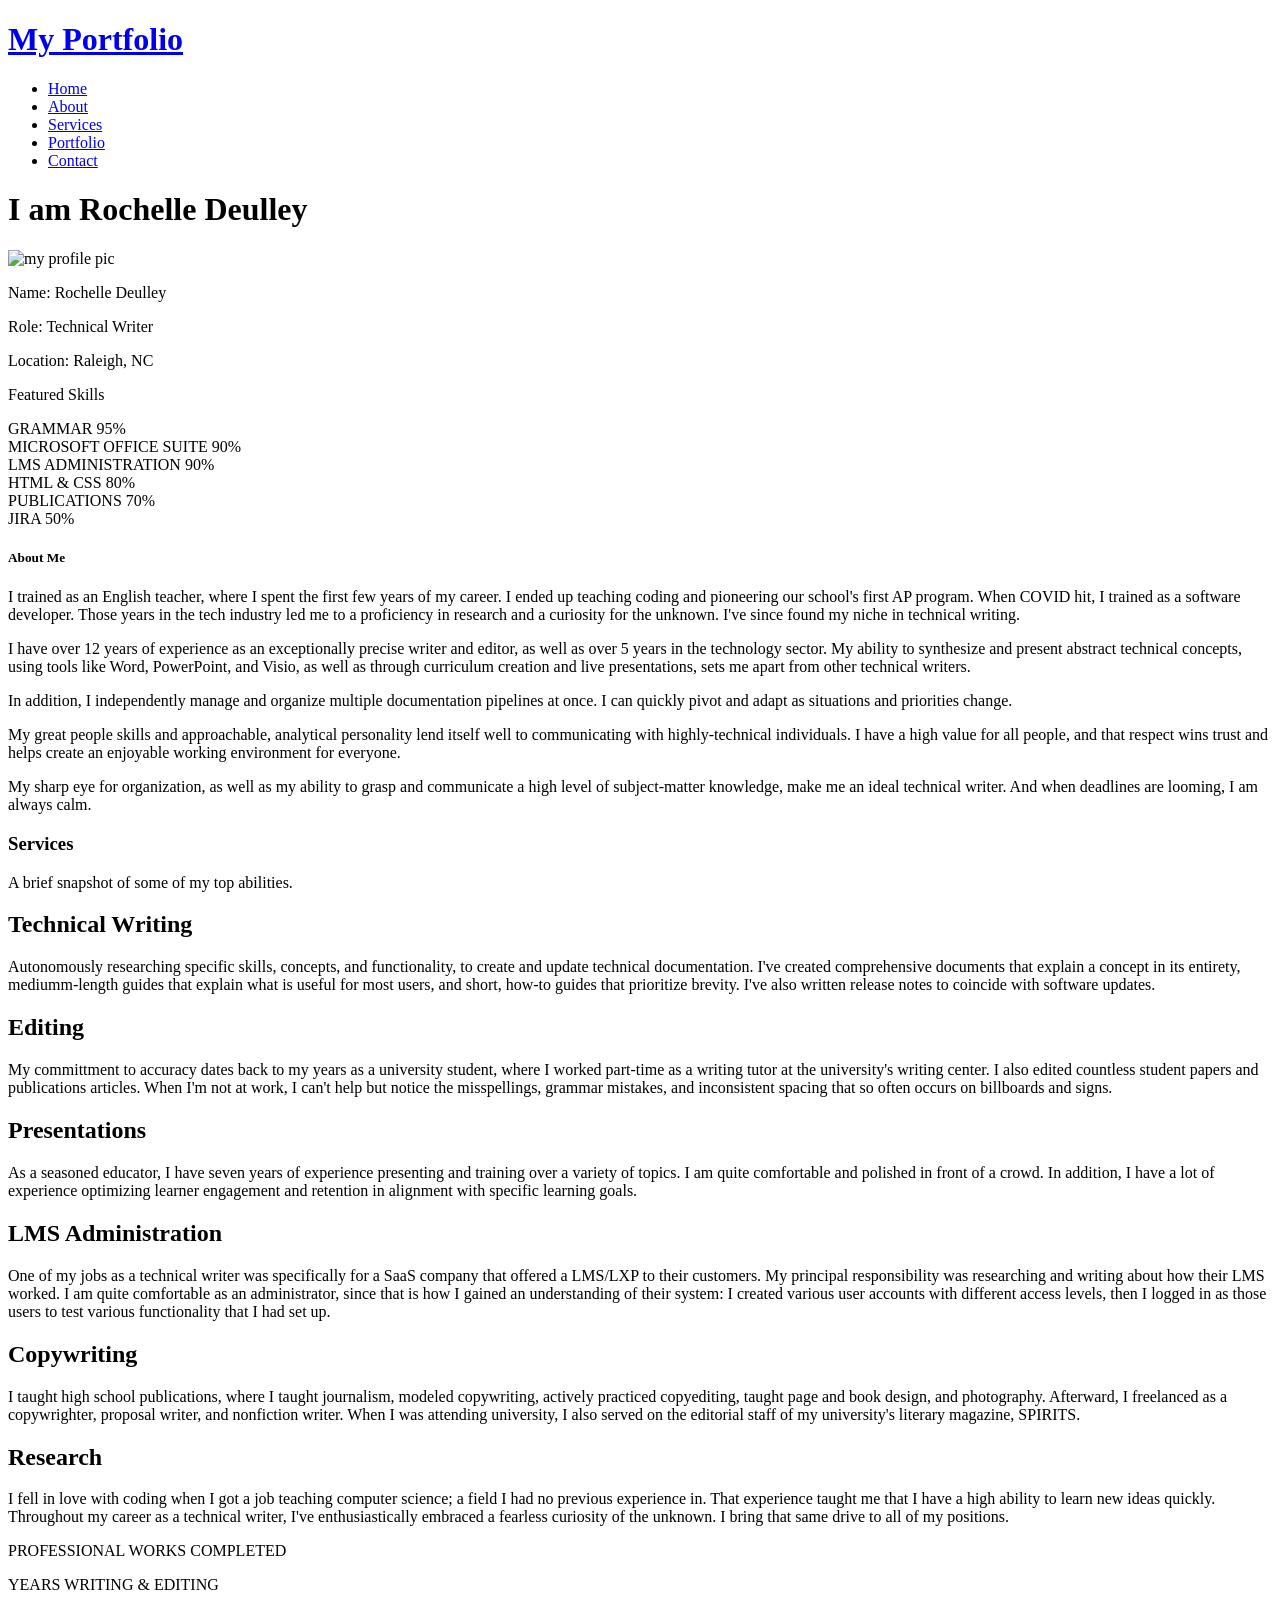
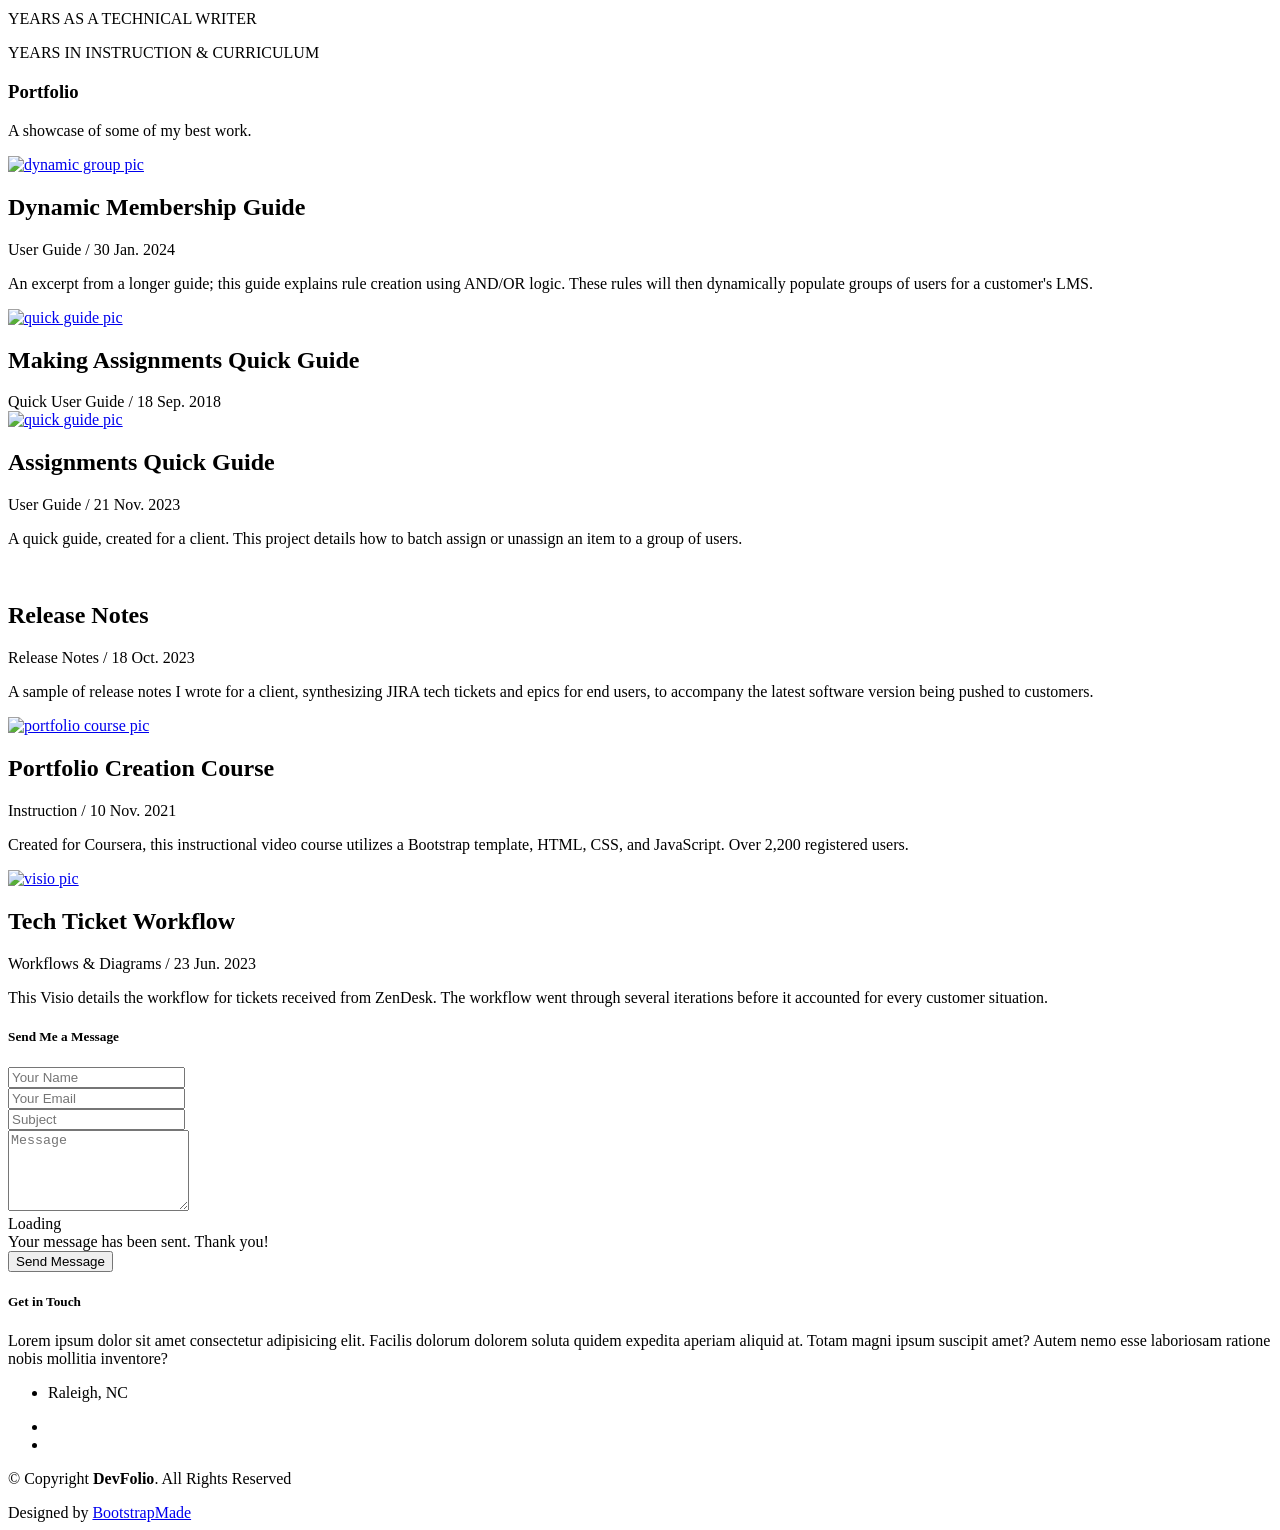
==== index.html @ 54784ccd "Move index.html" ====
<!DOCTYPE html>
<html lang="en">

<head>
  <meta charset="utf-8">
  <meta content="width=device-width, initial-scale=1.0" name="viewport">

  <title>DevFolio Bootstrap Portfolio Template - Index</title>
  <meta content="" name="description">
  <meta content="" name="keywords">

  <!-- Favicons -->
  <link href="assets/img/favicon.png" rel="icon">
  <link href="assets/img/apple-touch-icon.png" rel="apple-touch-icon">

  <!-- Vendor CSS Files -->
  <link href="assets/vendor/bootstrap/css/bootstrap.min.css" rel="stylesheet">
  <link href="assets/vendor/bootstrap-icons/bootstrap-icons.css" rel="stylesheet">
  <link href="assets/vendor/glightbox/css/glightbox.min.css" rel="stylesheet">
  <link href="assets/vendor/swiper/swiper-bundle.min.css" rel="stylesheet">

  <!-- Template Main CSS File -->
  <link href="assets/css/style.css" rel="stylesheet">

  <!-- =======================================================
  * Template Name: DevFolio - v4.6.0
  * Template URL: https://bootstrapmade.com/devfolio-bootstrap-portfolio-html-template/
  * Author: BootstrapMade.com
  * License: https://bootstrapmade.com/license/
  ======================================================== -->
</head>

<body>

  <!-- ======= Header ======= -->
  <header id="header" class="fixed-top">
    <div class="container d-flex align-items-center justify-content-between">

      <h1 class="logo"><a href="index.html">My Portfolio</a></h1>
      <!-- Uncomment below if you prefer to use an image logo -->
      <!-- <a href="index.html" class="logo"><img src="assets/img/logo.png" alt="" class="img-fluid"></a>-->

      <nav id="navbar" class="navbar">
        <ul>
          <li><a class="nav-link scrollto active" href="#hero">Home</a></li>
          <li><a class="nav-link scrollto" href="#about">About</a></li>
          <li><a class="nav-link scrollto" href="#services">Services</a></li>
          <li><a class="nav-link scrollto " href="#work">Portfolio</a></li>
          <!-- <li><a class="nav-link scrollto " href="#blog">Blog</a></li>  -->
          
          <li><a class="nav-link scrollto" href="#contact">Contact</a></li>
        </ul>
        <i class="bi bi-list mobile-nav-toggle"></i>
      </nav><!-- .navbar -->

    </div>
  </header><!-- End Header -->

  <!-- ======= Hero Section ======= -->
  <div id="hero" class="hero route bg-image" style="background-image: url(assets/img/meetingpic.jpg)">
    <div class="overlay-itro"></div>
    <div class="hero-content display-table">
      <div class="table-cell">
        <div class="container">
          <!--<p class="display-6 color-d">Hello, world!</p>-->
          <h1 class="hero-title mb-4">I am Rochelle Deulley</h1>
          <p class="hero-subtitle"><span class="typed" data-typed-items="Technical Writer, Skilled Communicator, Problem Solver, Lifelong Learner, Great People Skills"></span></p>
          <!-- <p class="pt-3"><a class="btn btn-primary btn js-scroll px-4" href="#about" role="button">Learn More</a></p> -->
        </div>
      </div>
    </div>
  </div><!-- End Hero Section -->

  <main id="main">

    <!-- ======= About Section ======= -->
    <section id="about" class="about-mf sect-pt4 route">
      <div class="container">
        <div class="row">
          <div class="col-sm-12">
            <div class="box-shadow-full">
              <div class="row">
                <div class="col-md-6">
                  <div class="row">
                    <div class="col-sm-6 col-md-5">
                      <div class="about-img">
                        <img src="assets/img/rochelle2.jpg" class="img-fluid rounded b-shadow-a" alt="my profile pic">
                      </div>
                    </div>
                    <div class="col-sm-6 col-md-7">
                      <div class="about-info">
                        <p><span class="title-s">Name: </span> <span>Rochelle Deulley</span></p>
                        <p><span class="title-s">Role: </span> <span>Technical Writer</span></p>
                        <p><span class="title-s">Location: </span> <span>Raleigh, NC</span></p>
                        <!-- <p><span class="title-s">Phone: </span> <span>(617) 557-0089</span></p> -->
                      </div>
                    </div>
                  </div>
                  <div class="skill-mf">
                    <p class="title-s">Featured Skills</p>
                    <span>GRAMMAR</span> <span class="pull-right">95%</span>
                    <div class="progress">
                      <div class="progress-bar" role="progressbar" style="width: 95%;" aria-valuenow="95" aria-valuemin="0" aria-valuemax="100"></div>
                    </div>
                    <span>MICROSOFT OFFICE SUITE</span> <span class="pull-right">90%</span>
                    <div class="progress">
                      <div class="progress-bar" role="progressbar" style="width: 90%" aria-valuenow="90" aria-valuemin="0" aria-valuemax="100"></div>
                    </div>
                    <span>LMS ADMINISTRATION</span> <span class="pull-right">90%</span>
                    <div class="progress">
                      <div class="progress-bar" role="progressbar" style="width: 90%" aria-valuenow="90" aria-valuemin="0" aria-valuemax="100"></div>
                    </div>
                    <span>HTML & CSS</span> <span class="pull-right">80%</span>
                    <div class="progress">
                      <div class="progress-bar" role="progressbar" style="width: 80%" aria-valuenow="80" aria-valuemin="0" aria-valuemax="100"></div>
                    </div>
                    <span>PUBLICATIONS</span> <span class="pull-right">70%</span>
                    <div class="progress">
                      <div class="progress-bar" role="progressbar" style="width: 70%" aria-valuenow="70" aria-valuemin="0" aria-valuemax="100"></div>
                    </div>
                    <span>JIRA</span> <span class="pull-right">50%</span>
                    <div class="progress">
                      <div class="progress-bar" role="progressbar" style="width: 50%" aria-valuenow="50" aria-valuemin="0" aria-valuemax="100"></div>
                    </div>
                  </div>
                </div>
                <div class="col-md-6">
                  <div class="about-me pt-4 pt-md-0">
                    <div class="title-box-2">
                      <h5 class="title-left">
                        About Me
                      </h5>
                    </div>
                    <p class="lead">
                    I trained as an English teacher, where I spent the first few years of my career. I ended 
                    up teaching coding and pioneering our school's first AP program. When COVID hit,
                    I trained as a software developer. Those years in the tech industry led me to a proficiency
                    in research and a curiosity for the unknown. I've since found my niche in technical writing.
                    </p>
                    <p class="lead">
                      I have over 12 years of experience as an exceptionally precise writer and editor, 
                      as well as over 5 years in the technology sector. My ability to synthesize and present abstract technical concepts, 
                      using tools like Word, 
                      PowerPoint, and 
                      Visio, as well as through curriculum creation and live presentations, sets me apart from other technical writers. 
                    </p>
                    <p class="lead">
                      In addition, I independently manage and organize multiple documentation pipelines at once. I can quickly pivot and adapt
                      as situations and priorities change.
                    </p>
                    <p class="lead">
                      My great people 
                      skills and approachable, 
                      analytical personality lend itself well to communicating with highly-technical individuals. I have a high 
                      value for all people, and that respect 
                      wins trust and helps create an enjoyable working environment for everyone.     
                    </p>
                    <p class="lead">
                      My sharp eye for organization, as well as my ability to grasp and communicate a high level of subject-matter 
                      knowledge, make me an ideal technical writer. And when deadlines are looming, I am always calm. 
                    </p>
                  </div>
                </div>
              </div>
            </div>
          </div>
        </div>
      </div>
    </section><!-- End About Section -->

    <!-- ======= Services Section ======= -->
    <section id="services" class="services-mf pt-5 route">
      <div class="container">
        <div class="row">
          <div class="col-sm-12">
            <div class="title-box text-center">
              <h3 class="title-a">
                Services
              </h3>
              <p class="subtitle-a">
                A brief snapshot of some of my top abilities.
              </p>
              <div class="line-mf"></div>
            </div>
          </div>
        </div>
        <div class="row">
          <div class="col-md-4">
            <div class="service-box">
              <div class="service-ico">
                <span class="ico-circle"><i class="bi bi-briefcase"></i></span>
              </div>
              <div class="service-content">
                <h2 class="s-title">Technical Writing</h2>
                <p class="s-description text-center">
                  Autonomously researching specific skills, concepts, and functionality, to create and update technical documentation.
                  I've created comprehensive documents that explain a concept in its entirety, mediumm-length guides that explain what 
                  is useful for most users, and short, how-to guides that prioritize brevity. I've also written release notes to coincide
                  with software updates.
                </p>
              </div>
            </div>
          </div>
          <div class="col-md-4">
            <div class="service-box">
              <div class="service-ico">
                <span class="ico-circle"><i class="bi bi-card-checklist"></i></span>
              </div>
              <div class="service-content">
                <h2 class="s-title">Editing</h2>
                <p class="s-description text-center">
                  My committment to accuracy dates back to my years as a university student, where I worked part-time as a writing tutor 
                  at the university's writing center. I also edited countless student papers and publications articles. When I'm not at work,
                  I can't help but notice the misspellings, grammar mistakes, and inconsistent spacing that so often occurs on billboards and 
                  signs.
                </p>
              </div>
            </div>
          </div>
          <div class="col-md-4">
            <div class="service-box">
              <div class="service-ico">
                <span class="ico-circle"><i class="bi bi-bar-chart"></i></span>
              </div>
              <div class="service-content">
                <h2 class="s-title">Presentations</h2>
                <p class="s-description text-center">
                  As a seasoned educator, I have seven years of experience presenting and training over a variety of topics.
                  I am quite comfortable and polished in front of a crowd. In addition, I have a lot of experience optimizing
                   learner engagement and retention in alignment with specific learning goals.
                </p>
              </div>
            </div>
          </div>
          
          <div class="col-md-4">
            <div class="service-box">
              <div class="service-ico">
                <span class="ico-circle"><i class="bi bi-calendar4-week"></i></span>
              </div>
              <div class="service-content">         
                <h2 class="s-title">LMS Administration</h2>
                <p class="s-description text-center">
                  One of my jobs as a technical writer was specifically for a SaaS company that offered a LMS/LXP to their customers. My 
                  principal responsibility was researching and writing about how their LMS worked. I am quite comfortable as an administrator,
                  since that is how I gained an understanding of their system:  I created various user accounts with different access levels,
                   then I logged
                  in as those users to test various functionality that I had set up.
                </p>
              </div>
            </div>
          </div>
          <div class="col-md-4">
            <div class="service-box">
              <div class="service-ico">
                <span class="ico-circle"><i class="bi bi-brightness-high"></i></span>
              </div>
              <div class="service-content">
                <h2 class="s-title">Copywriting</h2>
                <p class="s-description text-center">
                  I taught high school publications, where I taught journalism, modeled copywriting, actively practiced copyediting, 
                  taught page and book design, and photography. Afterward, I freelanced as a copywrighter, proposal writer, 
                  and nonfiction writer. When I was attending university, I also served on the editorial staff of my university's literary 
                  magazine, SPIRITS. 
                </p>
              </div>
            </div>
          </div>
          <div class="col-md-4">
            <div class="service-box">
              <div class="service-ico">
                <span class="ico-circle"><i class="bi bi-binoculars"></i></span>
              </div>
              <div class="service-content">
                <h2 class="s-title">Research</h2>
                <p class="s-description text-center">
                  I fell in love with coding when I got a job teaching computer science; a field I had no previous experience in. 
                  That experience taught me that I have a high ability to learn new ideas quickly.
                  Throughout 
                  my career as a technical writer, I've enthusiastically embraced a fearless curiosity of the unknown. I bring that 
                  same drive to all of my positions. 
                </p>
              </div>
            </div>
          </div>
        </div>
      </div>
    </section><!-- End Services Section -->

    <!-- ======= Counter Section ======= -->
    <div class="section-counter paralax-mf bg-image" style="background-image: url(assets/img/counters-bg.jpg)">
      <div class="overlay-mf"></div>
      <div class="container position-relative">
        <div class="row">
          <div class="col-sm-3 col-lg-3">
            <div class="counter-box counter-box pt-4 pt-md-0">
              <div class="counter-ico">
                <span class="ico-circle"><i class="bi bi-check"></i></span>
              </div>
              <div class="counter-num">
                <p data-purecounter-start="0" data-purecounter-end="109" data-purecounter-duration="1" class="counter purecounter"></p>
                <span class="counter-text">PROFESSIONAL WORKS COMPLETED</span>
              </div>
            </div>
          </div>
          <div class="col-sm-3 col-lg-3">
            <div class="counter-box pt-4 pt-md-0">
              <div class="counter-ico">
                <span class="ico-circle"><i class="bi bi-journal-richtext"></i></span>
              </div>
              <div class="counter-num">
                <p data-purecounter-start="0" data-purecounter-end="12" data-purecounter-duration="1" class="counter purecounter"></p>
                <span class="counter-text">YEARS WRITING & EDITING</span>
              </div>
            </div>
          </div>
          <div class="col-sm-3 col-lg-3">
            <div class="counter-box pt-4 pt-md-0">
              <div class="counter-ico">
                <span class="ico-circle"><i class="bi bi-people"></i></span>
              </div>
              <div class="counter-num">
                <p data-purecounter-start="0" data-purecounter-end="5" data-purecounter-duration="1" class="counter purecounter"></p>
                <span class="counter-text">YEARS AS A TECHNICAL WRITER</span>
              </div>
            </div>
          </div>
          <div class="col-sm-3 col-lg-3">
            <div class="counter-box pt-4 pt-md-0">
              <div class="counter-ico">
                <span class="ico-circle"><i class="bi bi-award"></i></span>
              </div>
              <div class="counter-num">
                <p data-purecounter-start="0" data-purecounter-end="7" data-purecounter-duration="1" class="counter purecounter"></p>
                <span class="counter-text">YEARS IN INSTRUCTION & CURRICULUM</span>
              </div>
            </div>
          </div>
        </div>
      </div>
    </div><!-- End Counter Section -->

    <!-- ======= Portfolio Section ======= -->
    <section id="work" class="portfolio-mf sect-pt4 route">
      <div class="container">
        <div class="row">
          <div class="col-sm-12">
            <div class="title-box text-center">
              <h3 class="title-a">
                Portfolio
              </h3>
              <p class="subtitle-a">
                A showcase of some of my best work.
              </p>
              <div class="line-mf"></div>
            </div>
          </div>
        </div>
        <div class="row">
          <div class="col-md-4">
            <div class="work-box">
              <a href="assets/img/work-1.jpg" data-gallery="portfolioGallery" class="portfolio-lightbox">
                <div class="work-img">
                  <img src="assets/img/DynamicMembershipNew.jpg" alt="dynamic group pic" class="img-fluid">
                </div>
              </a>
              <div class="work-content">
                <div class="row">
                  <div class="col-sm-8">
                    <h2 class="w-title">Dynamic Membership Guide</h2>
                    <div class="w-more">
                      <span class="w-ctegory">User Guide</span> / <span class="w-date">30 Jan. 2024</span>
                    </div>
                  </div>
                  <div class="col-sm-4">
                    <div class="w-like">
                      <a href="https://drive.google.com/file/d/17EWtsZQfZA37Udaz1gnNAgDTzQwfApfc/view?usp=sharing"> <span class="bi bi-plus-circle"></span></a>
                    </div>
                    
                  </div>
                  <p>An excerpt from a longer guide; this guide explains rule creation using AND/OR logic. These rules will then
                    dynamically
                    populate groups of users for a customer's LMS.</p>
                </div>
              </div>
            </div>
          </div>
          <div class="col-md-4">
            <div class="work-box">
              <a href="assets/img/work-2.jpg" data-gallery="portfolioGallery" class="portfolio-lightbox">
                <div class="work-img">
                  <img src="assets/img/QuickGuidePic2.jpg" alt="quick guide pic" class="img-fluid">
                </div>
              </a>
              <div class="work-content">
                <div class="row">
                  <div class="col-sm-8">
                    <h2 class="w-title">Making Assignments Quick Guide</h2>
                    <div class="w-more">
                      <span class="w-ctegory">Quick User Guide</span> / <span class="w-date">18 Sep. 2018</span>
                    </div>
                  </div>
                  <div class="col-sm-4">
                    <div class="w-like">
                      <a href="https://drive.google.com/file/d/1hWOBHIL4FeeTGcFDDcrXuegMB4sNmMtr/view?usp=sharing"> <span class="bi bi-plus-circle"></span></a>
                    </div>
                  </div>
                </div>
              </div>
            </div>
          </div>
          <div class="col-md-4">
            <div class="work-box">
              <a href="assets/img/work-3.jpg" data-gallery="portfolioGallery" class="portfolio-lightbox">
                <div class="work-img">
                  <img src="assets/img/QuickGuidePic2.jpg" alt="quick guide pic" class="img-fluid">
                </div>
              </a>
              <div class="work-content">
                <div class="row">
                  <div class="col-sm-8">
                    <h2 class="w-title">Assignments Quick Guide</h2>
                    <div class="w-more">
                      <span class="w-ctegory">User Guide</span> / <span class="w-date">21 Nov. 2023</span>
                    </div>
                  </div>
                  <div class="col-sm-4">
                    <div class="w-like">
                      <a href="https://drive.google.com/file/d/1hWOBHIL4FeeTGcFDDcrXuegMB4sNmMtr/view?usp=sharing"> <span class="bi bi-plus-circle"></span></a>
                    </div>
                  </div>
                  <p>
                    A quick guide, created for a client. This project details how to batch assign or unassign an item to a group of users.
                  </p>
                </div>
              </div>
            </div>
          </div>
          <div class="col-md-4">
            <div class="work-box">
              <a href="assets/img/work-4.jpg" data-gallery="portfolioGallery" class="portfolio-lightbox">
                <div class="work-img">
                  <img src="assets/img/ReleaseNotesPic2.jpg" alt="" class="img-fluid">
                </div>
              </a>
              <div class="work-content">
                <div class="row">
                  <div class="col-sm-8">
                    <h2 class="w-title">Release Notes</h2>
                    <div class="w-more">
                      <span class="w-ctegory">Release Notes</span> / <span class="w-date">18 Oct. 2023</span>
                    </div>
                  </div>
                  <div class="col-sm-4">
                    <div class="w-like">
                      <a href="https://drive.google.com/file/d/1zgRndY61yy6C4u8FH4nCsG3UVZt8CZFn/view?usp=sharing"> <span class="bi bi-plus-circle"></span></a>
                    </div>
                  </div>
                  <p>A sample of release notes I wrote for a client, synthesizing JIRA tech tickets and
                  epics for end users, to accompany the latest software version being pushed to customers.
                  </p>
                </div>
              </div>
            </div>
          </div>
          <div class="col-md-4">
            <div class="work-box">
              <a href="assets/img/work-5.jpg" data-gallery="portfolioGallery" class="portfolio-lightbox">
                <div class="work-img">
                  <img src="assets/img/PortfolioPicResized.jpg" alt="portfolio course pic" class="img-fluid">
                </div>
              </a>
              <div class="work-content">
                <div class="row">
                  <div class="col-sm-8">
                    <h2 class="w-title">Portfolio Creation Course</h2>
                    <div class="w-more">
                      <span class="w-ctegory">Instruction</span> / <span class="w-date">10 Nov. 2021</span>
                    </div>
                  </div>
                  <div class="col-sm-4">
                    <div class="w-like">
                      <a href="https://www.coursera.org/learn/create-uiux-portfolio-github/"> <span class="bi bi-plus-circle"></span></a>
                    </div>
                  </div>
                  <p>Created for Coursera, this instructional video course utilizes a Bootstrap template, HTML, CSS, and JavaScript.
                     Over 2,200
                    registered users.
                  </p>
                </div>
              </div>
            </div>
          </div>
          <div class="col-md-4">
            <div class="work-box">
              <a href="assets/img/work-6.jpg" data-gallery="portfolioGallery" class="portfolio-lightbox">
                <div class="work-img">
                  <img src="assets/img/visiopicresized.jpg" alt="visio pic" class="img-fluid">
                </div>
              </a>
              <div class="work-content">
                <div class="row">
                  <div class="col-sm-8">
                    <h2 class="w-title">Tech Ticket Workflow</h2>
                    <div class="w-more">
                      <span class="w-ctegory">Workflows & Diagrams</span> / <span class="w-date">23 Jun. 2023</span>
                    </div>
                  </div>
                  <div class="col-sm-4">
                    <div class="w-like">
                      <a href="https://drive.google.com/file/d/1DJuklaeLioqQbhTaTSE49a78G8wj9JZ3/view?usp=sharing"> <span class="bi bi-plus-circle"></span></a>
                    </div>
                  </div>
                  <p>This Visio details the workflow for tickets received from ZenDesk. The workflow went through several iterations
                    before it accounted for every customer situation.
                  </p>
                </div>
              </div>
            </div>
          </div>

        </div>
      </div>
    </section><!-- End Portfolio Section -->

    <!-- ======= Testimonials Section ======= -->
    <!-- <div class="testimonials paralax-mf bg-image" style="background-image: url(assets/img/overlay-bg.jpg)">
      <div class="overlay-mf"></div>
      <div class="container">
        <div class="row">
          <div class="col-md-12">

            <div class="testimonials-slider swiper" data-aos="fade-up" data-aos-delay="100">
              <div class="swiper-wrapper">

                <div class="swiper-slide">
                  <div class="testimonial-box">
                    <div class="author-test">
                      <img src="assets/img/testimonial-2.jpg" alt="" class="rounded-circle b-shadow-a">
                      <span class="author">Xavi Alonso</span>
                    </div>
                    <div class="content-test">
                      <p class="description lead">
                        Curabitur arcu erat, accumsan id imperdiet et, porttitor at sem. Lorem ipsum dolor sit amet,
                        consectetur adipiscing elit.
                      </p>
                    </div>
                  </div>
                </div>End testimonial item -->

                <!-- <div class="swiper-slide">
                  <div class="testimonial-box">
                    <div class="author-test">
                      <img src="assets/img/testimonial-4.jpg" alt="" class="rounded-circle b-shadow-a">
                      <span class="author">Marta Socrate</span>
                    </div>
                    <div class="content-test">
                      <p class="description lead">
                        Curabitur arcu erat, accumsan id imperdiet et, porttitor at sem. Lorem ipsum dolor sit amet,
                        consectetur adipiscing elit. -->
                      <!-- </p>
                    </div>
                  </div>
                </div>End testimonial item -->
              <!-- </div>
              <div class="swiper-pagination"></div>
            </div> -->

            <!-- <div id="testimonial-mf" class="owl-carousel owl-theme">
          
        </div> -->
          <!-- </div>
        </div>
      </div>
    </div>End Testimonials Section -->

   

    <!-- ======= Contact Section ======= -->
    <section id="contact" class="paralax-mf footer-paralax bg-image sect-mt4 route" style="background-image: url(assets/img/overlay-bg.jpg)">
      <div class="overlay-mf"></div>
      <div class="container">
        <div class="row">
          <div class="col-sm-12">
            <div class="contact-mf">
              <div id="contact" class="box-shadow-full">
                <div class="row">
                  <div class="col-md-6">
                    <div class="title-box-2">
                      <h5 class="title-left">
                        Send Me a Message
                      </h5>
                    </div>
                    <div>
                      <form action="forms/contact.php" method="post" role="form" class="php-email-form">
                        <div class="row">
                          <div class="col-md-12 mb-3">
                            <div class="form-group">
                              <input type="text" name="name" class="form-control" id="name" placeholder="Your Name" required>
                            </div>
                          </div>
                          <div class="col-md-12 mb-3">
                            <div class="form-group">
                              <input type="email" class="form-control" name="email" id="email" placeholder="Your Email" required>
                            </div>
                          </div>
                          <div class="col-md-12 mb-3">
                            <div class="form-group">
                              <input type="text" class="form-control" name="subject" id="subject" placeholder="Subject" required>
                            </div>
                          </div>
                          <div class="col-md-12">
                            <div class="form-group">
                              <textarea class="form-control" name="message" rows="5" placeholder="Message" required></textarea>
                            </div>
                          </div>
                          <div class="col-md-12 text-center my-3">
                            <div class="loading">Loading</div>
                            <div class="error-message"></div>
                            <div class="sent-message">Your message has been sent. Thank you!</div>
                          </div>
                          <div class="col-md-12 text-center">
                            <button type="submit" class="button button-a button-big button-rouded">Send Message</button>
                          </div>
                        </div>
                      </form>
                    </div>
                  </div>
                  <div class="col-md-6">
                    <div class="title-box-2 pt-4 pt-md-0">
                      <h5 class="title-left">
                        Get in Touch
                      </h5>
                    </div>
                    <div class="more-info">
                      <p class="lead">
                        Lorem ipsum dolor sit amet consectetur adipisicing elit. Facilis dolorum dolorem soluta quidem
                        expedita aperiam aliquid at.
                        Totam magni ipsum suscipit amet? Autem nemo esse laboriosam ratione nobis
                        mollitia inventore?
                      </p>
                      <ul class="list-ico">
                        <li><span class="bi bi-geo-alt"></span> Raleigh, NC</li>
                        <!-- <li><span class="bi bi-phone"></span> (617) 557-0089</li>
                        <li><span class="bi bi-envelope"></span> contact@example.com</li> -->
                      </ul>
                    </div>
                    <div class="socials">
                      <ul>
                        <li><a href="https://www.facebook.com/rochelle.deulley"><span class="ico-circle"><i class="bi bi-facebook"></i></span></a></li>
                        <!-- <li><a href=""><span class="ico-circle"><i class="bi bi-instagram"></i></span></a></li>
                        <li><a href=""><span class="ico-circle"><i class="bi bi-twitter"></i></span></a></li> -->
                        <li><a href="https://www.linkedin.com/in/rochelledeulley"><span class="ico-circle"><i class="bi bi-linkedin"></i></span></a></li>
                      </ul>
                    </div>
                  </div>
                </div>
              </div>
            </div>
          </div>
        </div>
      </div>
    </section><!-- End Contact Section -->

  </main><!-- End #main -->

  <!-- ======= Footer ======= -->
  <footer>
    <div class="container">
      <div class="row">
        <div class="col-sm-12">
          <div class="copyright-box">
            <p class="copyright">&copy; Copyright <strong>DevFolio</strong>. All Rights Reserved</p>
            <div class="credits">
              <!--
              All the links in the footer should remain intact.
              You can delete the links only if you purchased the pro version.
              Licensing information: https://bootstrapmade.com/license/
              Purchase the pro version with working PHP/AJAX contact form: https://bootstrapmade.com/buy/?theme=DevFolio
            -->
              Designed by <a href="https://bootstrapmade.com/">BootstrapMade</a>
            </div>
          </div>
        </div>
      </div>
    </div>
  </footer><!-- End  Footer -->

  <div id="preloader"></div>
  <a href="#" class="back-to-top d-flex align-items-center justify-content-center"><i class="bi bi-arrow-up-short"></i></a>

  <!-- Vendor JS Files -->
  <script src="assets/vendor/bootstrap/js/bootstrap.bundle.min.js"></script>
  <script src="assets/vendor/glightbox/js/glightbox.min.js"></script>
  <script src="assets/vendor/php-email-form/validate.js"></script>
  <script src="assets/vendor/purecounter/purecounter.js"></script>
  <script src="assets/vendor/swiper/swiper-bundle.min.js"></script>
  <script src="assets/vendor/typed.js/typed.min.js"></script>

  <!-- Template Main JS File -->
  <script src="assets/js/main.js"></script>

</body>

</html>
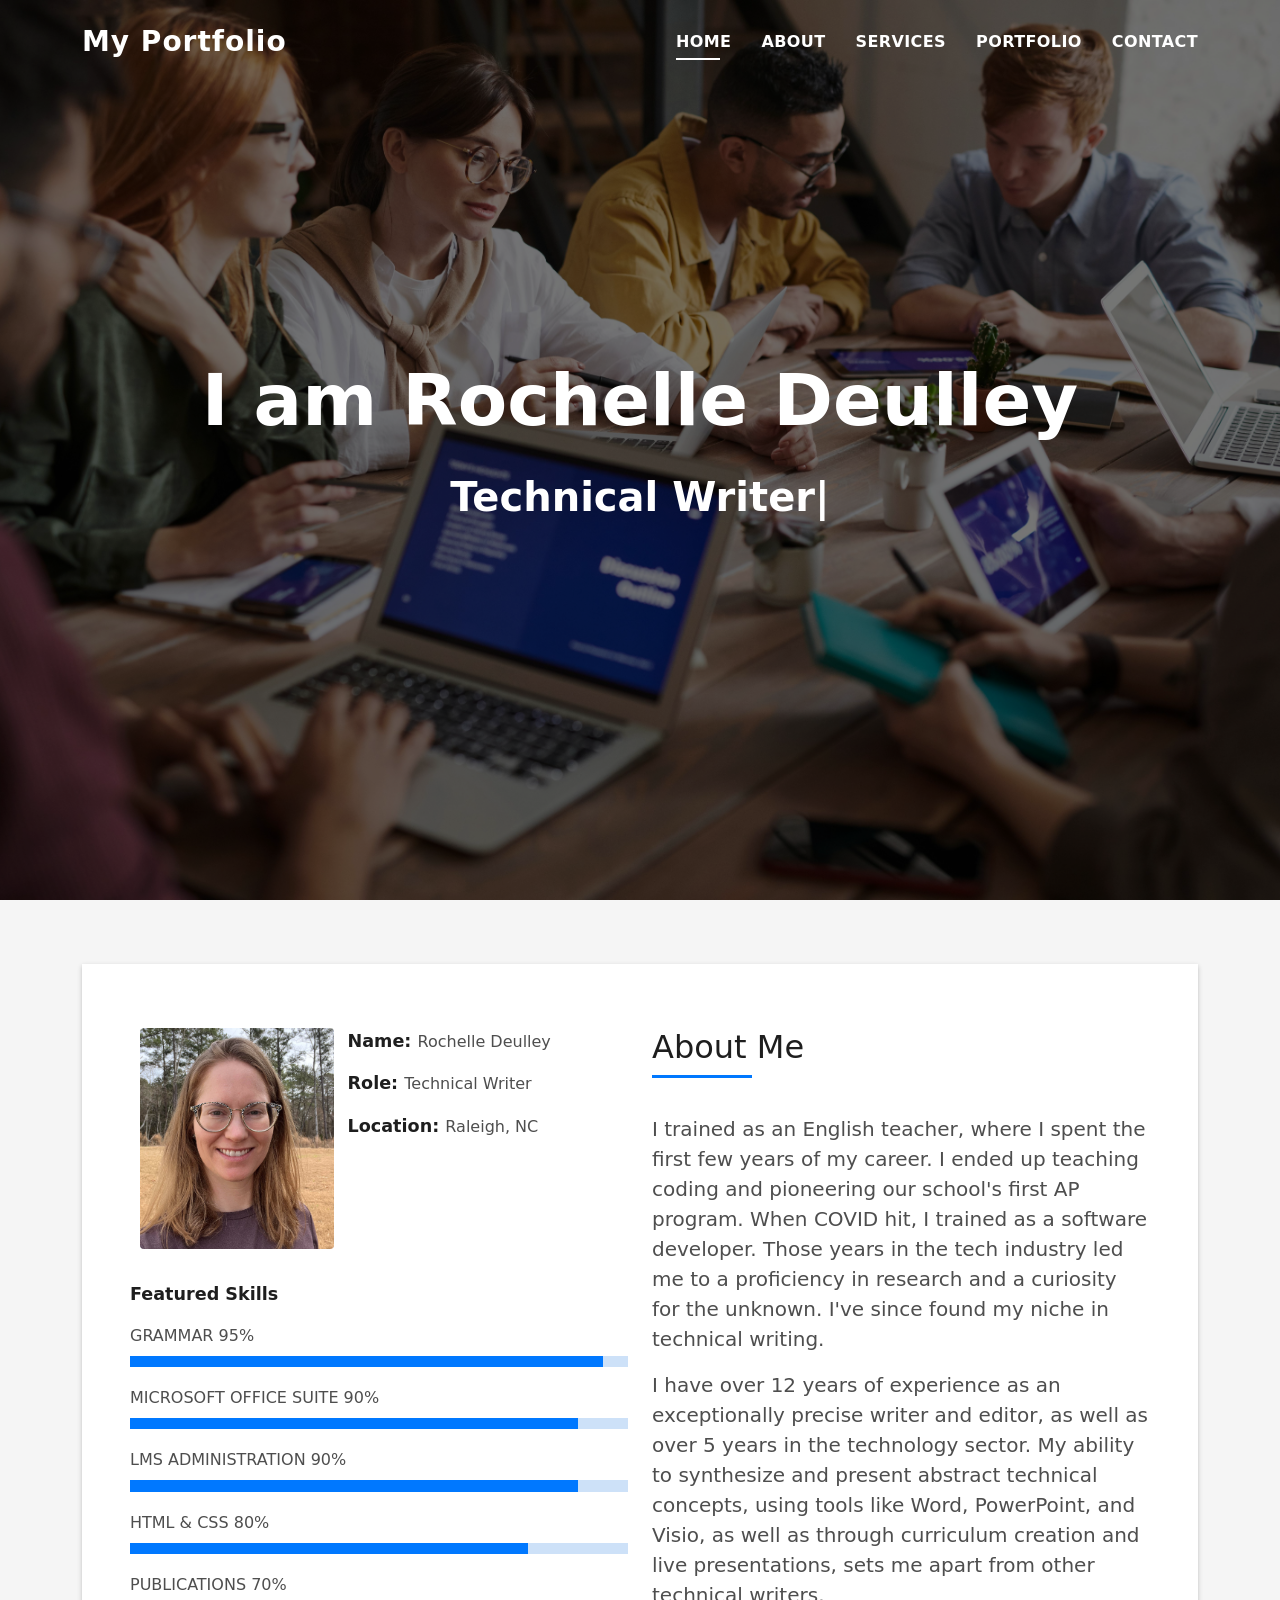
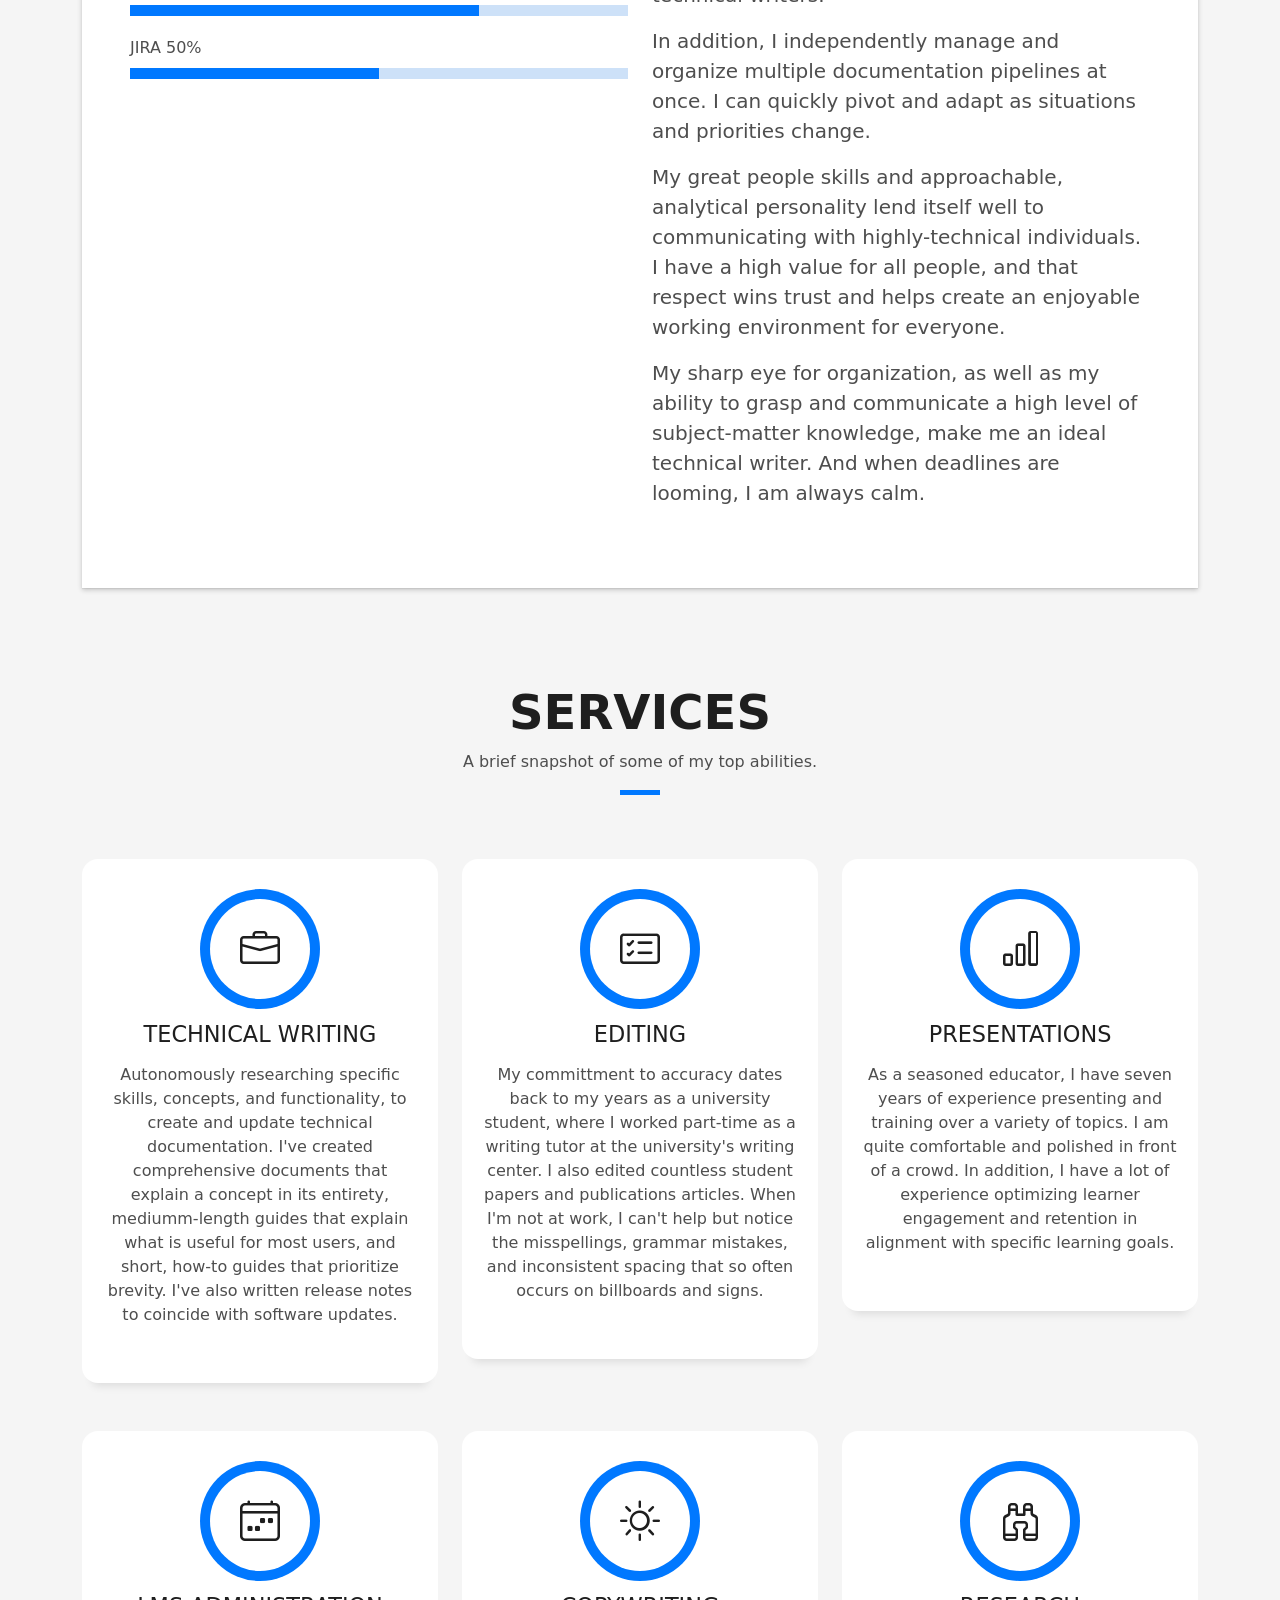
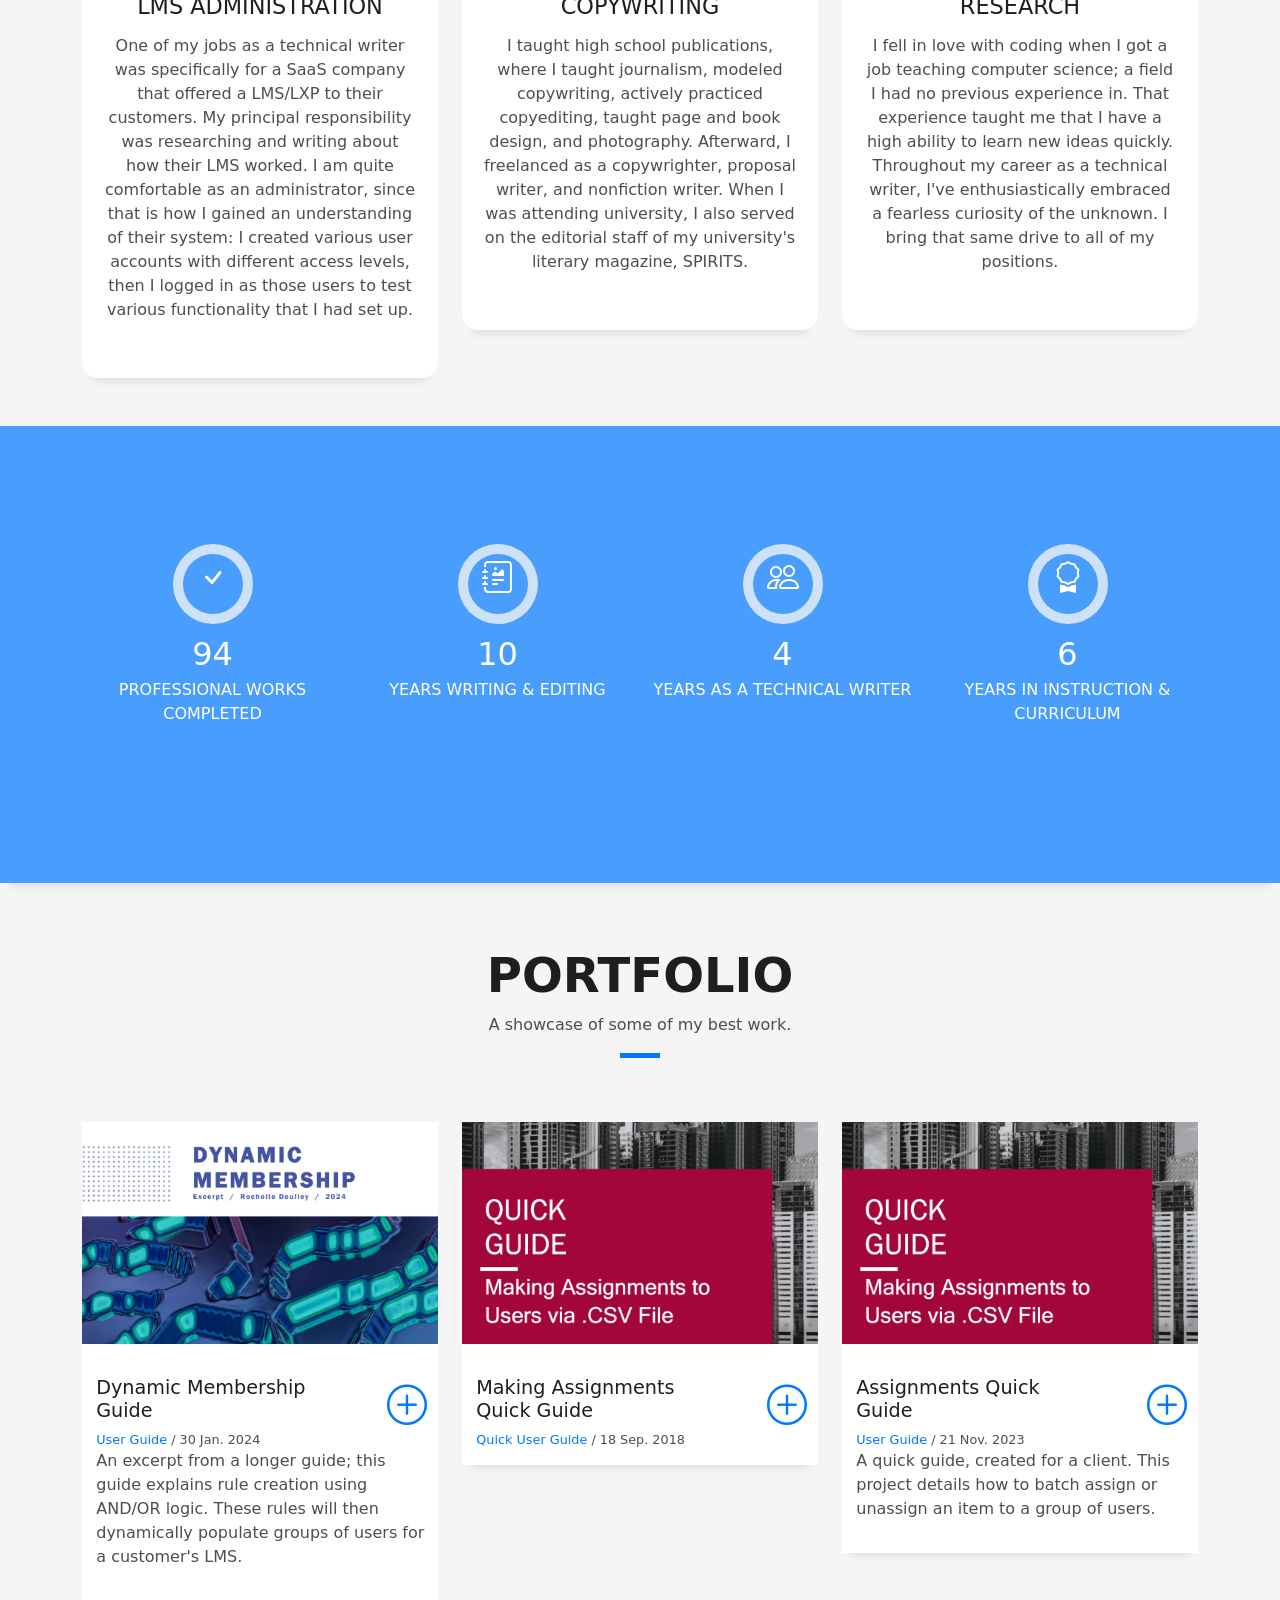
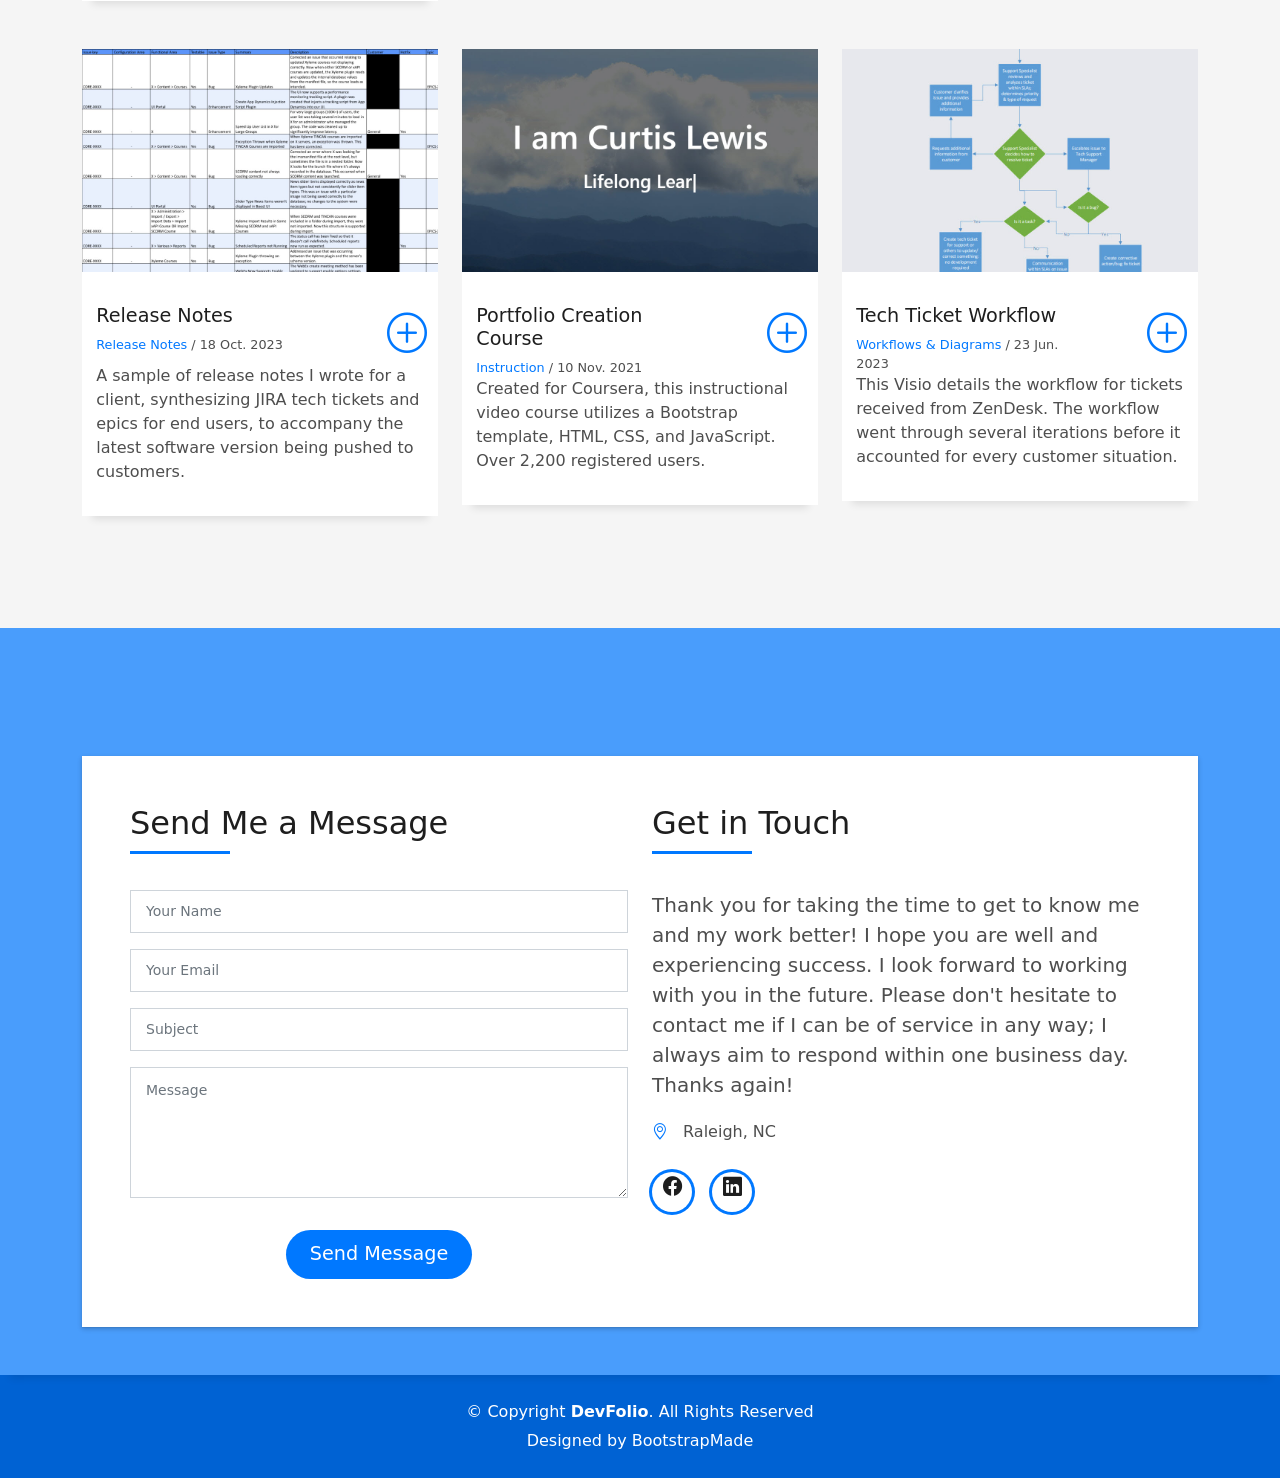
==== commit 1995c55b: "moving all files outside of devfolio folder" ====
--- a/index.html
+++ b/index.html
@@ -634,10 +634,10 @@
                     </div>
                     <div class="more-info">
                       <p class="lead">
-                        Lorem ipsum dolor sit amet consectetur adipisicing elit. Facilis dolorum dolorem soluta quidem
-                        expedita aperiam aliquid at.
-                        Totam magni ipsum suscipit amet? Autem nemo esse laboriosam ratione nobis
-                        mollitia inventore?
+                        Thank you for taking the time to get to know me and my work better! I hope you are well and experiencing
+                        success. I look forward to working with 
+                        you in the future. Please don't hesitate to contact me if I can be of
+                        service in any way; I always aim to respond within one business day. Thanks again!
                       </p>
                       <ul class="list-ico">
                         <li><span class="bi bi-geo-alt"></span> Raleigh, NC</li>
@@ -702,4 +702,4 @@
 
 </body>
 
-</html>
+</html>
--- a/assets/css/style.css
+++ b/assets/css/style.css
@@ -0,0 +1,1297 @@
+/**
+* Template Name: DevFolio - v4.6.0
+* Template URL: https://bootstrapmade.com/devfolio-bootstrap-portfolio-html-template/
+* Author: BootstrapMade.com
+* License: https://bootstrapmade.com/license/
+*/
+
+/*--------------------------------------------------------------
+# General
+--------------------------------------------------------------*/
+body {
+  background-color: #f5f5f5;
+  color: #4e4e4e;
+}
+
+h1,
+h2,
+h3,
+h4,
+h5,
+h6 {
+  color: #1e1e1e;
+}
+
+a {
+  color: #1e1e1e;
+  text-decoration: none;
+  transition: all 0.5s ease-in-out;
+}
+a:hover {
+  color: #0078ff;
+  text-decoration: none;
+  transition: all 0.5s ease-in-out;
+}
+
+.p-r {
+  position: relative;
+}
+
+.color-a {
+  text-decoration: none;
+  color: #0078ff;
+}
+
+.color-d {
+  color: #f5f5f5;
+}
+
+.color-text-a {
+  text-decoration: none;
+  color: #4e4e4e;
+}
+
+.box-shadow, .card-blog, .work-box, .service-box, .paralax-mf {
+  box-shadow: 0 13px 8px -10px rgba(0, 0, 0, 0.1);
+}
+
+.box-shadow-a, .button:hover {
+  text-decoration: none;
+  box-shadow: 0 0 0 4px #cde1f8;
+}
+
+.display-5 {
+  font-size: 2.5rem;
+  font-weight: 300;
+  line-height: 1.1;
+}
+
+.display-6 {
+  font-size: 2rem;
+  font-weight: 300;
+  line-height: 1.1;
+}
+
+.avatar {
+  width: 32px;
+  height: 32px;
+  margin-right: 4px;
+  overflow: hidden;
+}
+
+.bg-image {
+  background-repeat: no-repeat;
+  background-attachment: fixed;
+  background-size: cover;
+  background-position: center center;
+}
+@media (max-width: 1024px) {
+  .bg-image {
+    background-attachment: scroll;
+  }
+}
+
+.overlay-mf {
+  background-color: #0078ff;
+}
+
+.overlay-mf {
+  position: absolute;
+  top: 0;
+  left: 0px;
+  padding: 0;
+  height: 100%;
+  width: 100%;
+  opacity: 0.7;
+}
+
+.paralax-mf {
+  position: relative;
+  padding: 8rem 0;
+}
+
+.display-table {
+  width: 100%;
+  height: 100%;
+  display: table;
+}
+
+.table-cell {
+  display: table-cell;
+  vertical-align: middle;
+}
+
+/*--/ Sections /--*/
+.sect-4 {
+  padding: 4rem 0;
+}
+
+.sect-pt4 {
+  padding-top: 4rem;
+}
+
+.sect-mt4 {
+  margin-top: 4rem;
+}
+
+/*--/ Title s /--*/
+.title-s {
+  font-weight: 600;
+  color: #1e1e1e;
+  font-size: 1.1rem;
+}
+
+/*--/ Title A /--*/
+.title-box {
+  margin-bottom: 4rem;
+}
+
+.title-a {
+  text-decoration: none;
+  font-size: 3rem;
+  font-weight: bold;
+  text-transform: uppercase;
+}
+
+.subtitle-a {
+  text-decoration: none;
+  color: #4e4e4e;
+}
+
+.line-mf {
+  width: 40px;
+  height: 5px;
+  background-color: #0078ff;
+  margin: 0 auto;
+}
+
+/*--/ Title Left /--*/
+.title-box-2 {
+  margin-bottom: 3rem;
+}
+
+.title-left {
+  font-size: 2rem;
+  position: relative;
+}
+.title-left:before {
+  content: "";
+  position: absolute;
+  height: 3px;
+  background-color: #0078ff;
+  width: 100px;
+  bottom: -12px;
+}
+
+/*------/ Box /------*/
+.box-pl2 {
+  padding-left: 2rem;
+}
+
+.box-shadow-full {
+  padding: 3rem 1.25rem;
+  position: relative;
+  background-color: #fff;
+  margin-bottom: 3rem;
+  z-index: 2;
+  box-shadow: 0 1px 1px 0 rgba(0, 0, 0, 0.06), 0 2px 5px 0 rgba(0, 0, 0, 0.2);
+}
+@media (min-width: 768px) {
+  .box-shadow-full {
+    padding: 3rem;
+  }
+}
+
+/*------/ Socials /------*/
+.socials {
+  padding: 1.5rem 0;
+}
+.socials ul li {
+  display: inline-block;
+}
+.socials .ico-circle {
+  height: 40px;
+  width: 40px;
+  font-size: 1.2rem;
+  border-radius: 50%;
+  line-height: 1.6;
+  margin: 0 15px 0 0;
+  box-shadow: 0 0 0 3px #0078ff;
+  transition: all 500ms ease;
+}
+.socials .ico-circle:hover {
+  background-color: #0078ff;
+  color: #fff;
+  box-shadow: 0 0 0 3px #cde1f8;
+  transition: all 500ms ease;
+}
+
+/*------/ Ul resect /------*/
+.ul-resect, .widget-tags ul, .widget-sidebar .list-sidebar, .box-comments .list-comments, .blog-wrapper .post-meta ul, .list-ico, .socials ul {
+  list-style: none;
+  padding-left: 0;
+  margin-bottom: 0;
+}
+
+.list-ico {
+  line-height: 2;
+}
+.list-ico span {
+  color: #0078ff;
+  margin-right: 10px;
+}
+
+/*------/ Ico Circle /------*/
+.ico-circle {
+  height: 100px;
+  width: 100px;
+  font-size: 2rem;
+  border-radius: 50%;
+  line-height: 1.55;
+  margin: 0 auto;
+  text-align: center;
+  box-shadow: 0 0 0 10px #0078ff;
+  display: block;
+}
+
+/*------/ Owl Carousel /------*/
+.owl-theme .owl-dots {
+  text-align: center;
+  margin-top: 18px;
+}
+.owl-theme .owl-dots .owl-dot {
+  display: inline-block;
+}
+.owl-theme .owl-dots .owl-dot span {
+  width: 18px;
+  height: 7px;
+  margin: 5px 5px;
+  background: #cde1f8;
+  border: 0px solid #cde1f8;
+  display: block;
+  transition: all 0.6s ease-in-out;
+  cursor: pointer;
+}
+.owl-theme .owl-dots .owl-dot:hover span {
+  background-color: #cde1f8;
+}
+.owl-theme .owl-dots .owl-dot.active span {
+  background-color: #1B1B1B;
+  width: 25px;
+}
+
+/*--/ Scrolltop s /--*/
+.scrolltop-mf {
+  position: relative;
+  display: none;
+}
+.scrolltop-mf span {
+  z-index: 999;
+  position: fixed;
+  width: 42px;
+  height: 42px;
+  background-color: #0078ff;
+  opacity: 0.7;
+  font-size: 1.6rem;
+  line-height: 1.5;
+  text-align: center;
+  color: #fff;
+  top: auto;
+  left: auto;
+  right: 30px;
+  bottom: 50px;
+  cursor: pointer;
+  border-radius: 50%;
+}
+
+/*--------------------------------------------------------------
+# Back to top button
+--------------------------------------------------------------*/
+.back-to-top {
+  position: fixed;
+  visibility: hidden;
+  opacity: 0;
+  right: 15px;
+  bottom: 15px;
+  z-index: 996;
+  background: #0078ff;
+  width: 40px;
+  height: 40px;
+  border-radius: 50px;
+  transition: all 0.4s;
+}
+.back-to-top i {
+  font-size: 28px;
+  color: #fff;
+  line-height: 0;
+}
+.back-to-top:hover {
+  background: #298eff;
+  color: #fff;
+}
+.back-to-top.active {
+  visibility: visible;
+  opacity: 1;
+}
+
+/*------/ Prelaoder /------*/
+#preloader {
+  position: fixed;
+  top: 0;
+  left: 0;
+  right: 0;
+  bottom: 0;
+  z-index: 9999;
+  overflow: hidden;
+  background: #fff;
+}
+
+#preloader:before {
+  content: "";
+  position: fixed;
+  top: calc(50% - 30px);
+  left: calc(50% - 30px);
+  border: 6px solid #f2f2f2;
+  border-top: 6px solid #0078ff;
+  border-radius: 50%;
+  width: 60px;
+  height: 60px;
+  -webkit-animation: animate-preloader 1s linear infinite;
+  animation: animate-preloader 1s linear infinite;
+}
+
+@-webkit-keyframes animate-preloader {
+  0% {
+    transform: rotate(0deg);
+  }
+  100% {
+    transform: rotate(360deg);
+  }
+}
+
+@keyframes animate-preloader {
+  0% {
+    transform: rotate(0deg);
+  }
+  100% {
+    transform: rotate(360deg);
+  }
+}
+/*------/ Button /------*/
+.button {
+  display: inline-block;
+  padding: 0.3rem 0.6rem;
+  text-align: center;
+  vertical-align: middle;
+  -webkit-user-select: none;
+  -moz-user-select: none;
+  user-select: none;
+  font-size: 1rem;
+  border-radius: 0.3rem;
+  border: 1px solid transparent;
+  transition: all 500ms ease;
+  cursor: pointer;
+}
+.button:focus {
+  outline: 0;
+}
+.button:hover {
+  background-color: #0062d3;
+  color: #fff;
+  transition: all 500ms ease;
+}
+
+.button-a {
+  text-decoration: none;
+  background-color: #0078ff;
+  color: #fff;
+  border-color: #cde1f8;
+}
+
+.button-big {
+  padding: 0.9rem 2.3rem;
+  font-size: 1.2rem;
+}
+
+.button-rouded {
+  border-radius: 5rem;
+}
+
+.btn-lg {
+  padding: 0.5rem 1rem;
+  font-size: 1.25rem;
+  line-height: 1.5;
+  border-radius: 0.3rem;
+}
+
+/*--------------------------------------------------------------
+# Header
+--------------------------------------------------------------*/
+#header {
+  transition: all 0.5s;
+  z-index: 997;
+  padding: 20px 0;
+}
+#header .logo {
+  font-size: 28px;
+  margin: 0;
+  padding: 0;
+  font-weight: 600;
+  letter-spacing: 1px;
+}
+#header .logo a {
+  color: #fff;
+}
+#header .logo img {
+  max-height: 40px;
+}
+#header.header-scrolled {
+  background: rgba(0, 0, 0, 0.9);
+  padding: 12px 0;
+}
+
+/*--------------------------------------------------------------
+# Navigation Menu
+--------------------------------------------------------------*/
+/**
+* Desktop Navigation 
+*/
+.navbar {
+  padding: 0;
+}
+.navbar ul {
+  margin: 0;
+  padding: 0;
+  display: flex;
+  list-style: none;
+  align-items: center;
+}
+.navbar li {
+  position: relative;
+}
+.navbar > ul > li {
+  white-space: nowrap;
+  padding: 10px 0 10px 30px;
+}
+.navbar a, .navbar a:focus {
+  display: flex;
+  align-items: center;
+  justify-content: space-between;
+  color: #fff;
+  font-size: 16px;
+  font-weight: 600;
+  padding: 0;
+  white-space: nowrap;
+  transition: 0.3s;
+  letter-spacing: 0.4px;
+  position: relative;
+  text-transform: uppercase;
+}
+.navbar a i, .navbar a:focus i {
+  font-size: 12px;
+  line-height: 0;
+  margin-left: 5px;
+}
+.navbar > ul > li > a:before {
+  content: "";
+  position: absolute;
+  width: 100%;
+  height: 2px;
+  bottom: -6px;
+  left: 0;
+  width: 0;
+  background-color: #fff;
+  visibility: hidden;
+  transition: all 0.3s ease-in-out 0s;
+}
+.navbar a:hover:before, .navbar li:hover > a:before, .navbar .active:before {
+  visibility: visible;
+  width: 80%;
+}
+.navbar a:hover, .navbar .active, .navbar .active:focus, .navbar li:hover > a {
+  color: #fff;
+}
+.navbar .dropdown ul {
+  display: block;
+  position: absolute;
+  left: 30px;
+  top: calc(100% + 30px);
+  margin: 0;
+  padding: 10px 0;
+  z-index: 99;
+  opacity: 0;
+  visibility: hidden;
+  background: #fff;
+  box-shadow: 0px 0px 30px rgba(127, 137, 161, 0.25);
+  transition: 0.3s;
+}
+.navbar .dropdown ul li {
+  min-width: 200px;
+}
+.navbar .dropdown ul a {
+  padding: 10px 20px;
+  font-size: 14px;
+  text-transform: none;
+  color: #4e4e4e;
+}
+.navbar .dropdown ul a i {
+  font-size: 12px;
+}
+.navbar .dropdown ul a:hover, .navbar .dropdown ul .active:hover, .navbar .dropdown ul li:hover > a {
+  color: #0078ff;
+}
+.navbar .dropdown:hover > ul {
+  opacity: 1;
+  top: 100%;
+  visibility: visible;
+}
+.navbar .dropdown .dropdown ul {
+  top: 0;
+  left: calc(100% - 30px);
+  visibility: hidden;
+}
+.navbar .dropdown .dropdown:hover > ul {
+  opacity: 1;
+  top: 0;
+  left: 100%;
+  visibility: visible;
+}
+@media (max-width: 1366px) {
+  .navbar .dropdown .dropdown ul {
+    left: -90%;
+  }
+  .navbar .dropdown .dropdown:hover > ul {
+    left: -100%;
+  }
+}
+
+/**
+* Mobile Navigation 
+*/
+.mobile-nav-toggle {
+  color: #fff;
+  font-size: 28px;
+  cursor: pointer;
+  display: none;
+  line-height: 0;
+  transition: 0.5s;
+}
+
+@media (max-width: 991px) {
+  .mobile-nav-toggle {
+    display: block;
+  }
+
+  .navbar ul {
+    display: none;
+  }
+}
+.navbar-mobile {
+  position: fixed;
+  overflow: hidden;
+  top: 0;
+  right: 0;
+  left: 0;
+  bottom: 0;
+  background: rgba(78, 78, 78, 0.9);
+  transition: 0.3s;
+  z-index: 999;
+}
+.navbar-mobile .mobile-nav-toggle {
+  position: absolute;
+  top: 15px;
+  right: 15px;
+}
+.navbar-mobile ul {
+  display: block;
+  position: absolute;
+  top: 55px;
+  right: 15px;
+  bottom: 15px;
+  left: 15px;
+  padding: 10px 0;
+  background-color: #fff;
+  overflow-y: auto;
+  transition: 0.3s;
+}
+.navbar-mobile > ul > li {
+  padding: 0;
+}
+.navbar-mobile a:hover:before, .navbar-mobile li:hover > a:before, .navbar-mobile .active:before {
+  visibility: hidden;
+}
+.navbar-mobile a, .navbar-mobile a:focus {
+  padding: 10px 20px;
+  font-size: 15px;
+  color: #4e4e4e;
+}
+.navbar-mobile a:hover, .navbar-mobile .active, .navbar-mobile li:hover > a {
+  color: #0078ff;
+}
+.navbar-mobile .getstarted, .navbar-mobile .getstarted:focus {
+  margin: 15px;
+}
+.navbar-mobile .dropdown ul {
+  position: static;
+  display: none;
+  margin: 10px 20px;
+  padding: 10px 0;
+  z-index: 99;
+  opacity: 1;
+  visibility: visible;
+  background: #fff;
+  box-shadow: 0px 0px 30px rgba(127, 137, 161, 0.25);
+}
+.navbar-mobile .dropdown ul li {
+  min-width: 200px;
+}
+.navbar-mobile .dropdown ul a {
+  padding: 10px 20px;
+}
+.navbar-mobile .dropdown ul a i {
+  font-size: 12px;
+}
+.navbar-mobile .dropdown ul a:hover, .navbar-mobile .dropdown ul .active:hover, .navbar-mobile .dropdown ul li:hover > a {
+  color: #0078ff;
+}
+.navbar-mobile .dropdown > .dropdown-active {
+  display: block;
+}
+
+/*--------------------------------------------------------------
+# Hero Section
+--------------------------------------------------------------*/
+.hero {
+  height: 100vh;
+  position: relative;
+  color: #fff;
+}
+.hero .hero-content {
+  text-align: center;
+  position: absolute;
+}
+.hero .overlay-itro {
+  background-color: rgba(0, 0, 0, 0.6);
+  position: absolute;
+  top: 0;
+  left: 0px;
+  padding: 0;
+  height: 100%;
+  width: 100%;
+  opacity: 0.9;
+}
+.hero .hero-title {
+  color: #fff;
+  font-weight: 600;
+  font-size: 3rem;
+}
+@media (min-width: 768px) {
+  .hero .hero-title {
+    font-size: 4.5rem;
+  }
+}
+.hero .hero-subtitle {
+  font-size: 1.5rem;
+  font-weight: 600;
+}
+@media (min-width: 768px) {
+  .hero .hero-subtitle {
+    font-size: 2.5rem;
+  }
+}
+.hero .text-slider-items {
+  display: none;
+}
+
+.hero-single {
+  height: 350px;
+}
+.hero-single .hero-content {
+  margin-top: 30px;
+}
+.hero-single .hero-title {
+  text-transform: uppercase;
+  font-size: 3rem;
+}
+@media (min-width: 768px) {
+  .hero-single .hero-title {
+    font-size: 3.5rem;
+  }
+}
+.hero-single .breadcrumb {
+  background-color: transparent;
+  color: #0078ff;
+}
+.hero-single .breadcrumb .breadcrumb-item:before {
+  color: #cde1f8;
+}
+.hero-single .breadcrumb .breadcrumb-item.active {
+  color: #cde1f8;
+}
+.hero-single .breadcrumb a {
+  color: #fff;
+}
+
+/*--------------------------------------------------------------
+# About
+--------------------------------------------------------------*/
+.about-mf .box-shadow-full {
+  padding-top: 4rem;
+  padding-bottom: 4rem;
+}
+.about-mf .about-img {
+  margin-bottom: 2rem;
+}
+.about-mf .about-img img {
+  margin-left: 10px;
+}
+@media (min-width: 767px) {
+  .about-mf .box-pl2 {
+    margin-top: 3rem;
+    padding-left: 0rem;
+  }
+}
+
+.skill-mf span {
+  color: #4e4e4e;
+}
+.skill-mf .progress {
+  background-color: #cde1f8;
+  margin: 0.5rem 0 1.2rem 0;
+  border-radius: 0;
+  height: 0.7rem;
+}
+.skill-mf .progress .progress-bar {
+  height: 0.7rem;
+  background-color: #0078ff;
+}
+
+/*--------------------------------------------------------------
+# Services
+--------------------------------------------------------------*/
+.service-box {
+  background-color: #fff;
+  padding: 2.5rem 1.3rem;
+  border-radius: 1rem;
+  margin-bottom: 3rem;
+  text-align: center;
+}
+.service-box:hover .ico-circle {
+  transition: all 500ms ease;
+  color: #fff;
+  background-color: #0078ff;
+  box-shadow: 0 0 0 10px #cde1f8;
+}
+.service-box .service-ico {
+  margin-bottom: 1rem;
+  color: #1e1e1e;
+}
+.service-box .ico-circle {
+  transition: all 500ms ease;
+  display: inline-flex;
+  align-items: center;
+  justify-content: center;
+}
+.service-box .ico-circle i {
+  line-height: 0;
+  font-size: 40px;
+}
+.service-box .s-title {
+  font-size: 1.4rem;
+  text-transform: uppercase;
+  text-align: center;
+  padding: 0.4rem 0;
+}
+.service-box .s-description {
+  color: #4e4e4e;
+}
+
+/*--------------------------------------------------------------
+# Counter
+--------------------------------------------------------------*/
+.counter-box {
+  color: #fff;
+  text-align: center;
+}
+@media (min-width: 577px) {
+  .counter-box {
+    margin-bottom: 1.8rem;
+  }
+}
+
+.counter-ico {
+  margin-bottom: 1rem;
+}
+.counter-ico .ico-circle {
+  height: 60px;
+  width: 60px;
+  line-height: 1.5;
+  box-shadow: 0 0 0 10px #cde1f8;
+}
+
+.counter-num .counter {
+  font-size: 2rem;
+  margin-bottom: 0;
+}
+
+/*--------------------------------------------------------------
+# Portfolio
+--------------------------------------------------------------*/
+.work-box {
+  margin-bottom: 3rem;
+  -webkit-backface-visibility: hidden;
+  backface-visibility: hidden;
+  background-color: #fff;
+}
+.work-box:hover img {
+  transform: scale(1.3);
+}
+
+.work-img {
+  display: block;
+  overflow: hidden;
+}
+.work-img img {
+  transition: all 1s;
+}
+
+.work-content {
+  padding: 2rem 3% 1rem 4%;
+}
+.work-content .w-more {
+  color: #4e4e4e;
+  font-size: 0.8rem;
+}
+.work-content .w-more .w-ctegory {
+  color: #0078ff;
+}
+.work-content .w-like {
+  font-size: 2.5rem;
+  color: #0078ff;
+  float: right;
+}
+.work-content .w-like a {
+  color: #0078ff;
+}
+.work-content .w-like .num-like {
+  font-size: 0.7rem;
+}
+
+.w-title {
+  font-size: 1.2rem;
+}
+
+/*--------------------------------------------------------------
+# Portfolio Details
+--------------------------------------------------------------*/
+.portfolio-details {
+  padding-top: 40px;
+}
+.portfolio-details .portfolio-details-slider img {
+  width: 100%;
+}
+.portfolio-details .portfolio-details-slider .swiper-pagination {
+  margin-top: 20px;
+  position: relative;
+}
+.portfolio-details .portfolio-details-slider .swiper-pagination .swiper-pagination-bullet {
+  width: 12px;
+  height: 12px;
+  background-color: #fff;
+  opacity: 1;
+  border: 1px solid #0078ff;
+}
+.portfolio-details .portfolio-details-slider .swiper-pagination .swiper-pagination-bullet-active {
+  background-color: #0078ff;
+}
+.portfolio-details .portfolio-info {
+  padding: 30px;
+  box-shadow: 0px 0 30px rgba(78, 78, 78, 0.08);
+}
+.portfolio-details .portfolio-info h3 {
+  font-size: 22px;
+  font-weight: 700;
+  margin-bottom: 20px;
+  padding-bottom: 20px;
+  border-bottom: 1px solid #eee;
+}
+.portfolio-details .portfolio-info ul {
+  list-style: none;
+  padding: 0;
+  font-size: 15px;
+}
+.portfolio-details .portfolio-info ul li + li {
+  margin-top: 10px;
+}
+.portfolio-details .portfolio-description {
+  padding-top: 30px;
+}
+.portfolio-details .portfolio-description h2 {
+  font-size: 26px;
+  font-weight: 700;
+  margin-bottom: 20px;
+}
+.portfolio-details .portfolio-description p {
+  padding: 0;
+}
+
+/*--------------------------------------------------------------
+# Testimonials
+--------------------------------------------------------------*/
+.testimonial-box {
+  color: #fff;
+  text-align: center;
+}
+.testimonial-box .author-test {
+  margin-top: 1rem;
+}
+.testimonial-box .author-test img {
+  margin: 0 auto;
+}
+.testimonial-box .author {
+  color: #fff;
+  text-transform: uppercase;
+  font-weight: 600;
+  margin: 1rem 0;
+  display: block;
+  font-size: 1.4rem;
+}
+.testimonial-box .comit {
+  font-size: 2rem;
+  color: #0078ff;
+  background-color: #fff;
+  width: 52px;
+  height: 52px;
+  display: block;
+  margin: 0 auto;
+  border-radius: 50%;
+  line-height: 1.6;
+}
+@media (min-width: 768px) {
+  .testimonial-box .description {
+    padding: 0 5rem;
+  }
+}
+@media (min-width: 992px) {
+  .testimonial-box .description {
+    padding: 0 8rem;
+  }
+}
+@media (min-width: 1200px) {
+  .testimonial-box .description {
+    padding: 0 13rem;
+  }
+}
+
+.swiper-pagination {
+  margin-top: 20px;
+  position: relative;
+}
+.swiper-pagination .swiper-pagination-bullet {
+  width: 12px;
+  height: 12px;
+  background-color: rgba(255, 255, 255, 0.4);
+  opacity: 1;
+}
+.swiper-pagination .swiper-pagination-bullet-active {
+  background-color: #fff;
+}
+
+/*--------------------------------------------------------------
+# Contact
+--------------------------------------------------------------*/
+.footer-paralax {
+  padding: 4rem 0 0 0;
+}
+
+.contact-mf {
+  margin-top: 4rem;
+}
+@media (min-width: 767px) {
+  .contact-mf .box-pl2 {
+    margin-top: 3rem;
+    padding-left: 0rem;
+  }
+}
+
+.php-email-form .error-message {
+  display: none;
+  color: #fff;
+  background: #ed3c0d;
+  text-align: center;
+  padding: 15px;
+  font-weight: 600;
+}
+.php-email-form .sent-message {
+  display: none;
+  color: #fff;
+  background: #18d26e;
+  text-align: center;
+  padding: 15px;
+  font-weight: 600;
+}
+.php-email-form .loading {
+  display: none;
+  background: #fff;
+  text-align: center;
+  padding: 15px;
+}
+.php-email-form .loading:before {
+  content: "";
+  display: inline-block;
+  border-radius: 50%;
+  width: 24px;
+  height: 24px;
+  margin: 0 10px -6px 0;
+  border: 3px solid #18d26e;
+  border-top-color: #eee;
+  -webkit-animation: animate-loading 1s linear infinite;
+  animation: animate-loading 1s linear infinite;
+}
+.php-email-form input, .php-email-form textarea {
+  border-radius: 0;
+  box-shadow: none;
+  font-size: 14px;
+}
+.php-email-form input:focus, .php-email-form textarea:focus {
+  border-color: #0078ff;
+}
+.php-email-form input {
+  padding: 10px 15px;
+}
+.php-email-form textarea {
+  padding: 12px 15px;
+  margin-bottom: 0;
+}
+.php-email-form button[type=submit] {
+  background: #0078ff;
+  border: 0;
+  padding: 10px 24px;
+  color: #fff;
+  transition: 0.4s;
+}
+.php-email-form button[type=submit]:hover {
+  background: #3393ff;
+}
+
+@-webkit-keyframes animate-loading {
+  0% {
+    transform: rotate(0deg);
+  }
+  100% {
+    transform: rotate(360deg);
+  }
+}
+
+@keyframes animate-loading {
+  0% {
+    transform: rotate(0deg);
+  }
+  100% {
+    transform: rotate(360deg);
+  }
+}
+/*--------------------------------------------------------------
+# Blog
+--------------------------------------------------------------*/
+@media (min-width: 767px) {
+  .card-blog {
+    margin-bottom: 3rem;
+  }
+}
+.card-blog .card-body {
+  position: relative;
+}
+.card-blog .card-category-box {
+  position: absolute;
+  text-align: center;
+  top: -16px;
+  left: 15px;
+  right: 15px;
+  line-height: 25px;
+  overflow: hidden;
+}
+.card-blog .card-category {
+  display: inline-block;
+  color: #fff;
+  padding: 0 15px 5px;
+  overflow: hidden;
+  background-color: #0078ff;
+  border-radius: 4px;
+}
+.card-blog .card-category .category {
+  color: #fff;
+  display: inline-block;
+  text-transform: uppercase;
+  font-size: 0.7rem;
+  letter-spacing: 0.1px;
+  margin-bottom: 0;
+}
+.card-blog .card-title {
+  font-size: 1.3rem;
+  margin-top: 0.6rem;
+}
+.card-blog .card-description {
+  color: #4e4e4e;
+}
+.card-blog .post-author {
+  display: inline-block;
+}
+.card-blog .post-date {
+  color: #4e4e4e;
+  display: inline-block;
+  float: right;
+}
+
+/*--------------------------------------------------------------
+# Blog Single
+--------------------------------------------------------------*/
+.post-box,
+.form-comments,
+.box-comments,
+.widget-sidebar {
+  padding: 2rem;
+  background-color: #fff;
+  margin-bottom: 3rem;
+}
+@media (min-width: 768px) {
+  .post-box,
+.form-comments,
+.box-comments,
+.widget-sidebar {
+    padding: 3rem;
+  }
+}
+
+.blog-wrapper .article-title {
+  font-size: 1.5rem;
+}
+@media (min-width: 768px) {
+  .blog-wrapper .article-title {
+    font-size: 1.9rem;
+  }
+}
+.blog-wrapper .post-meta {
+  margin: 1rem 0;
+}
+.blog-wrapper .post-meta ul {
+  border-left: 4px solid #0078ff;
+  margin-top: 1rem;
+}
+.blog-wrapper .post-meta ul li {
+  display: inline-block;
+  margin-left: 15px;
+}
+.blog-wrapper .post-meta ul a {
+  color: #0078ff;
+}
+.blog-wrapper .post-meta ul span {
+  color: #1e1e1e;
+}
+.blog-wrapper .blockquote {
+  border-left: 4px solid #0078ff;
+  padding: 18px;
+  font-style: italic;
+}
+
+/*------/ Comments /------*/
+.box-comments .list-comments li {
+  padding-bottom: 40px;
+}
+.box-comments .list-comments .comment-avatar {
+  display: table-cell;
+  vertical-align: top;
+}
+.box-comments .list-comments .comment-avatar img {
+  width: 80px;
+  height: 80px;
+}
+.box-comments .list-comments .comment-author {
+  font-size: 1.3rem;
+}
+@media (min-width: 768px) {
+  .box-comments .list-comments .comment-author {
+    font-size: 1.5rem;
+  }
+}
+.box-comments .list-comments .comment-details {
+  display: table-cell;
+  vertical-align: top;
+  padding-left: 25px;
+}
+.box-comments .list-comments a {
+  color: #0078ff;
+}
+.box-comments .list-comments span {
+  color: #1e1e1e;
+  font-style: italic;
+}
+.box-comments .comment-children {
+  margin-left: 40px;
+}
+
+/*------/ Sidebar /------*/
+.widget-sidebar .sidebar-title {
+  font-size: 1.6rem;
+  font-weight: 600;
+  border-left: 5px solid #0078ff;
+  padding-left: 15px;
+  text-transform: uppercase;
+  margin-bottom: 1.5rem;
+}
+.widget-sidebar .list-sidebar li {
+  position: relative;
+  padding: 6px 0 6px 24px;
+}
+.widget-sidebar .list-sidebar li:before {
+  position: absolute;
+  content: "";
+  width: 10px;
+  height: 1px;
+  left: 0;
+  background-color: #0078ff;
+  top: 20px;
+}
+
+.sidebar-search input {
+  background-color: #fff;
+  border-radius: 0;
+  transition: all 0.5s ease-in-out;
+}
+.sidebar-search .btn-search {
+  background-color: #0078ff;
+  border-color: #0078ff;
+  border-radius: 0;
+  padding-left: 20px;
+  padding-right: 20px;
+}
+
+.widget-tags ul li {
+  display: inline-block;
+  background-color: #0078ff;
+  padding: 0.2rem 0.6rem;
+  margin-bottom: 0.5rem;
+  border-radius: 15px;
+}
+.widget-tags ul li a {
+  color: #fff;
+}
+
+/*--------------------------------------------------------------
+# Footer
+--------------------------------------------------------------*/
+footer {
+  text-align: center;
+  color: #fff;
+  padding: 25px 0;
+  background: #0062d3;
+}
+footer .copyright {
+  margin-bottom: 0.3rem;
+}
+footer .credits {
+  margin-bottom: 0;
+}
+footer .credits a {
+  color: #fff;
+}
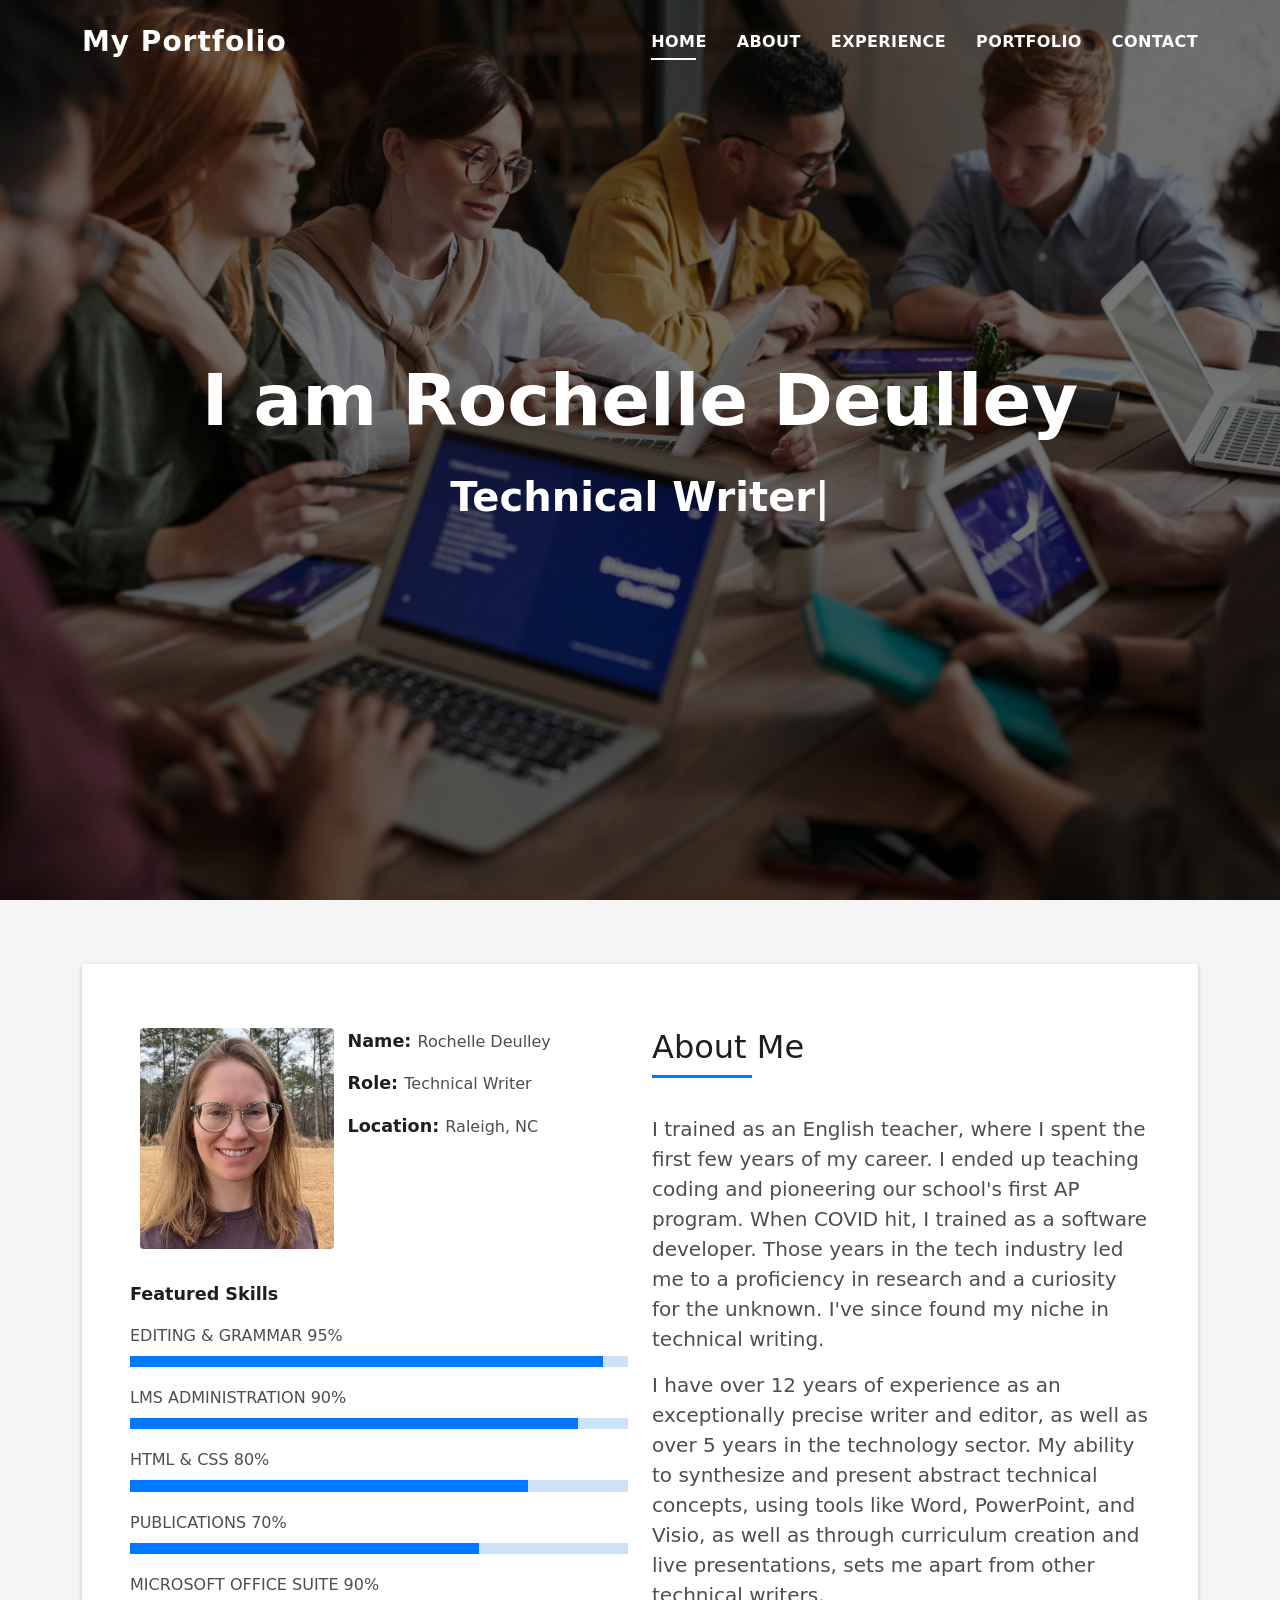
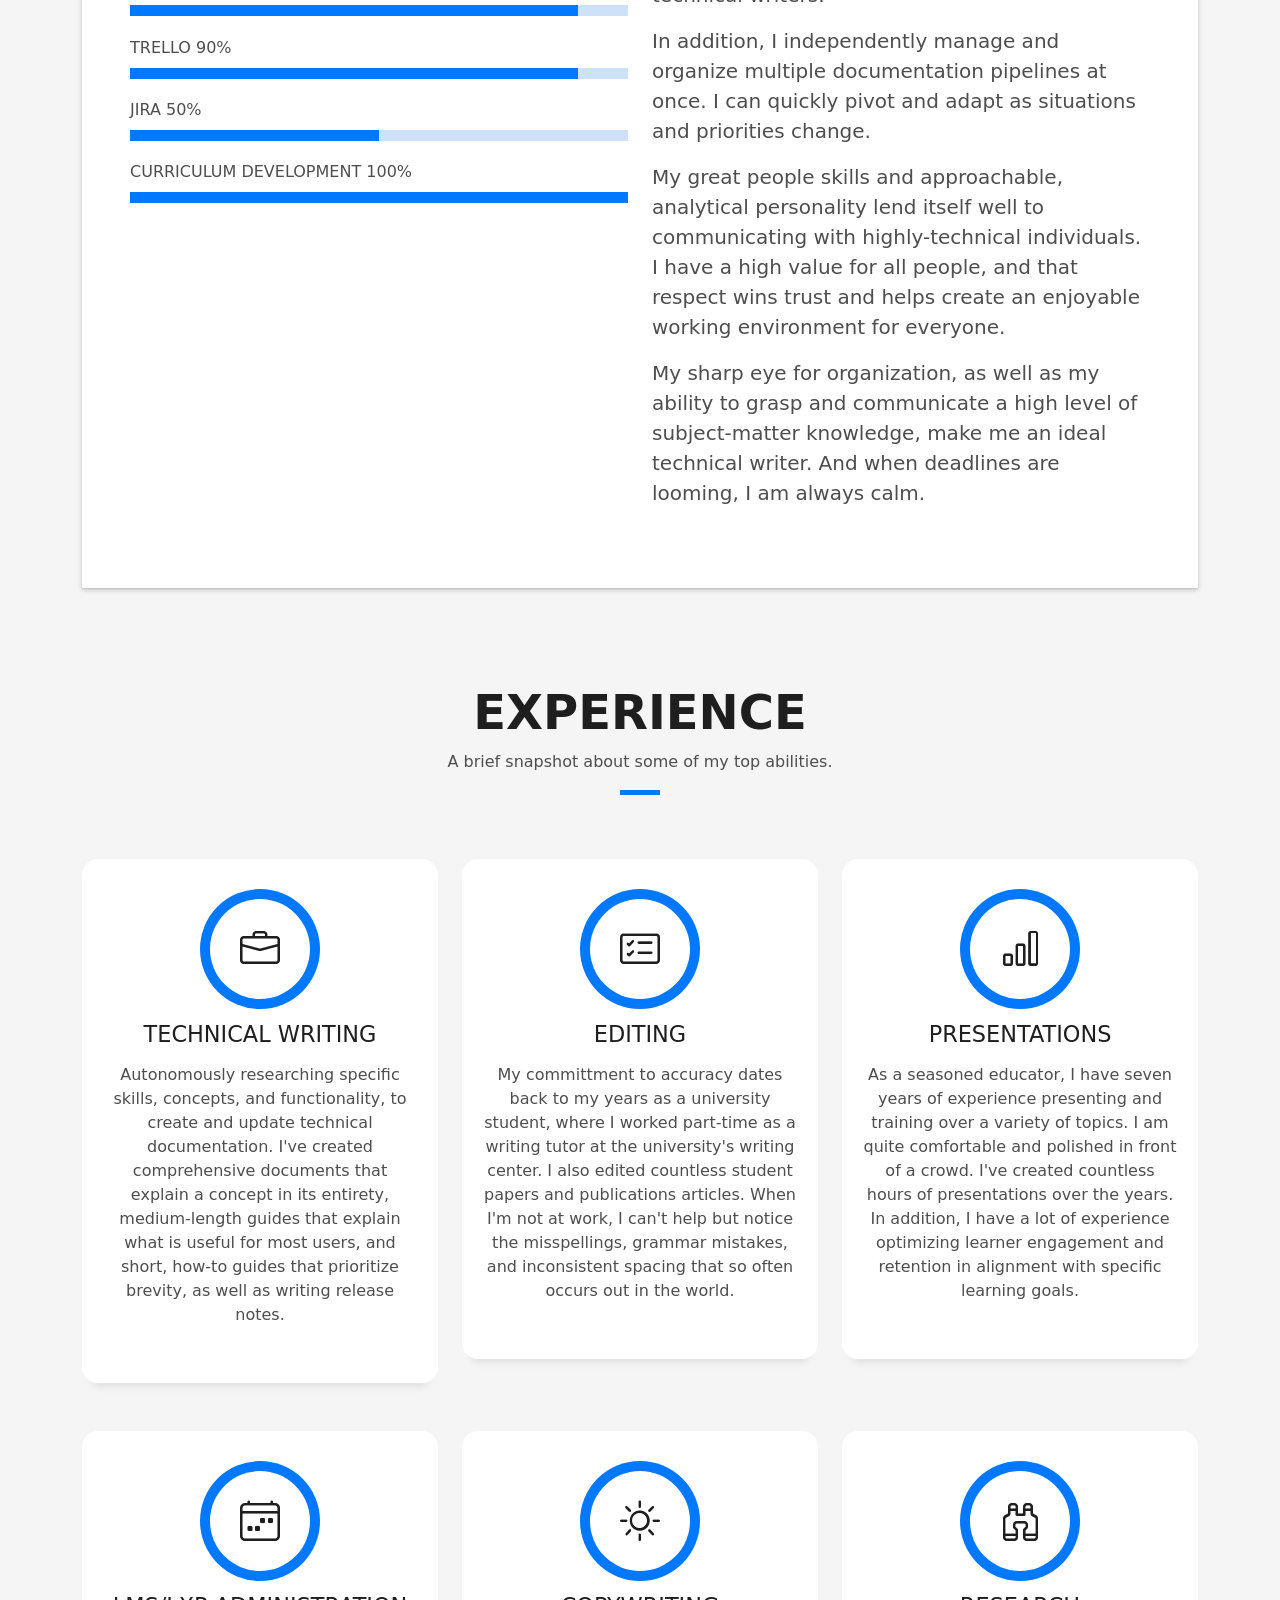
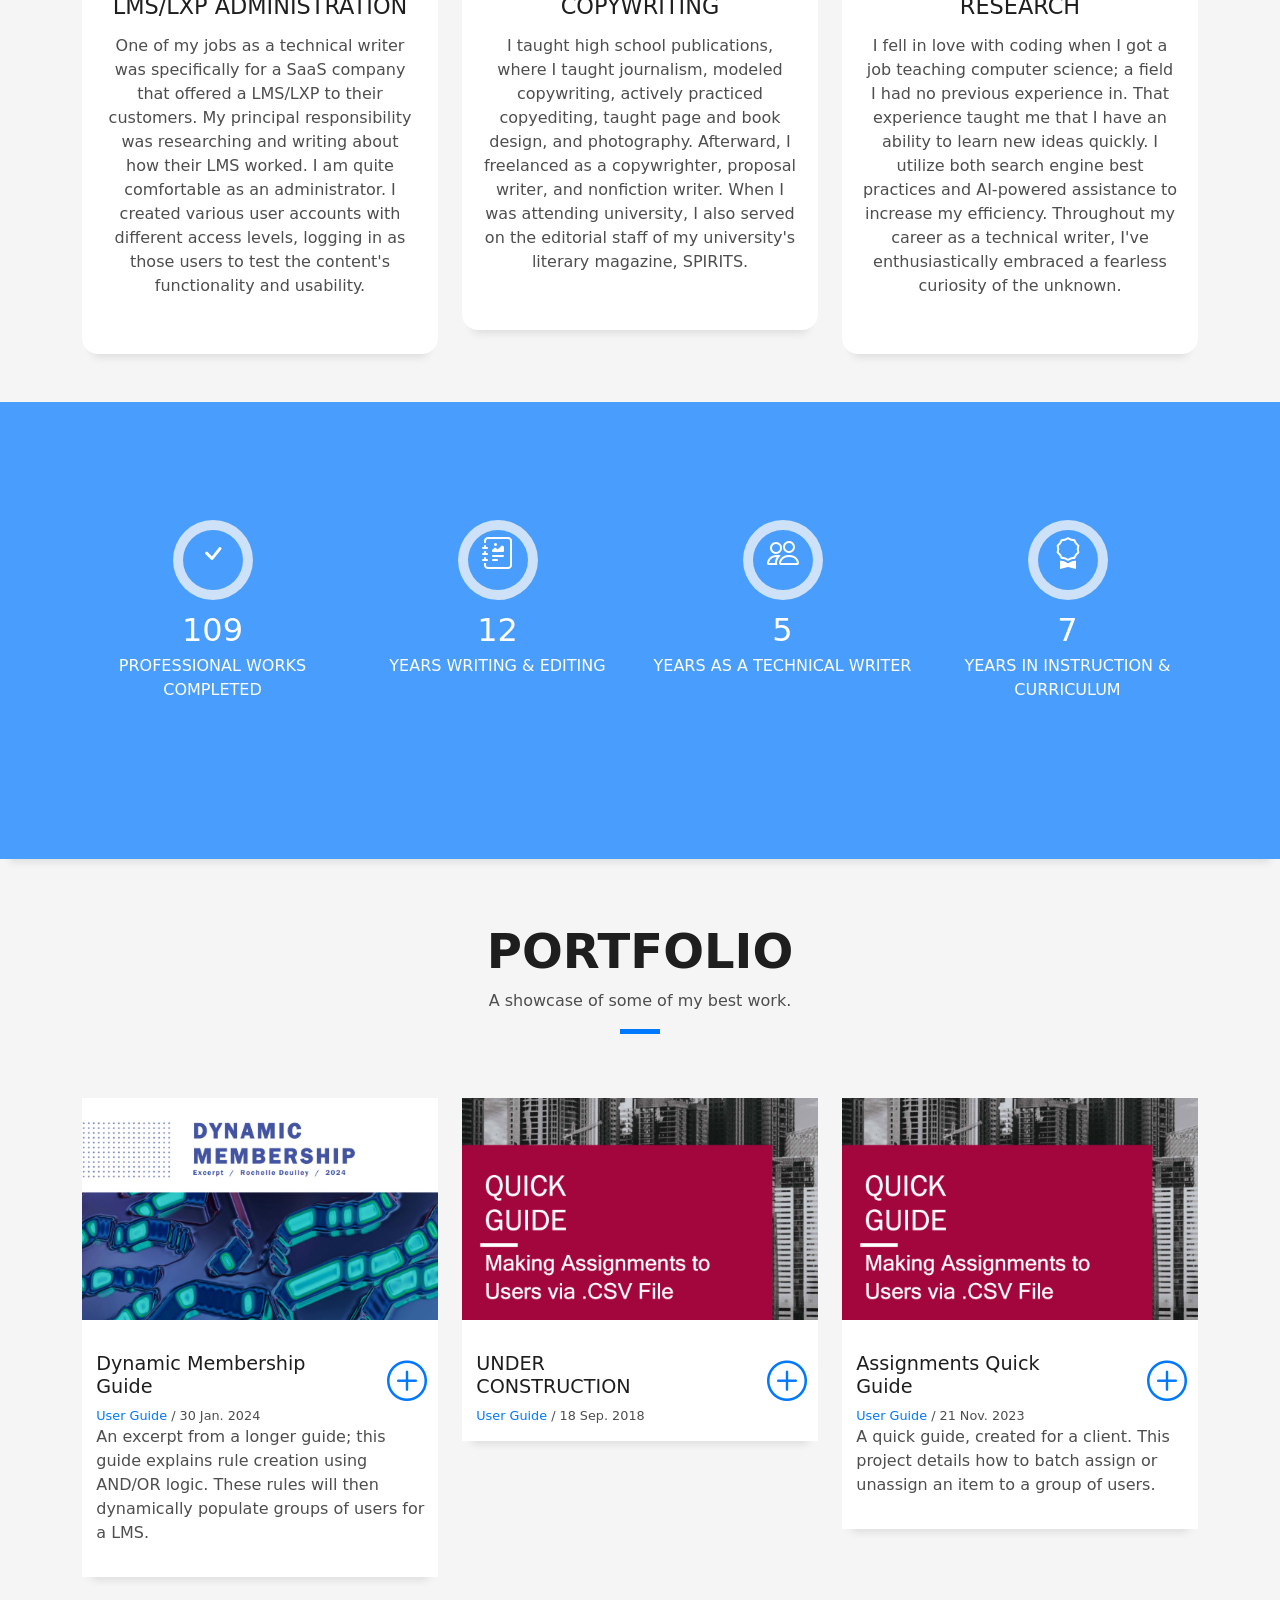
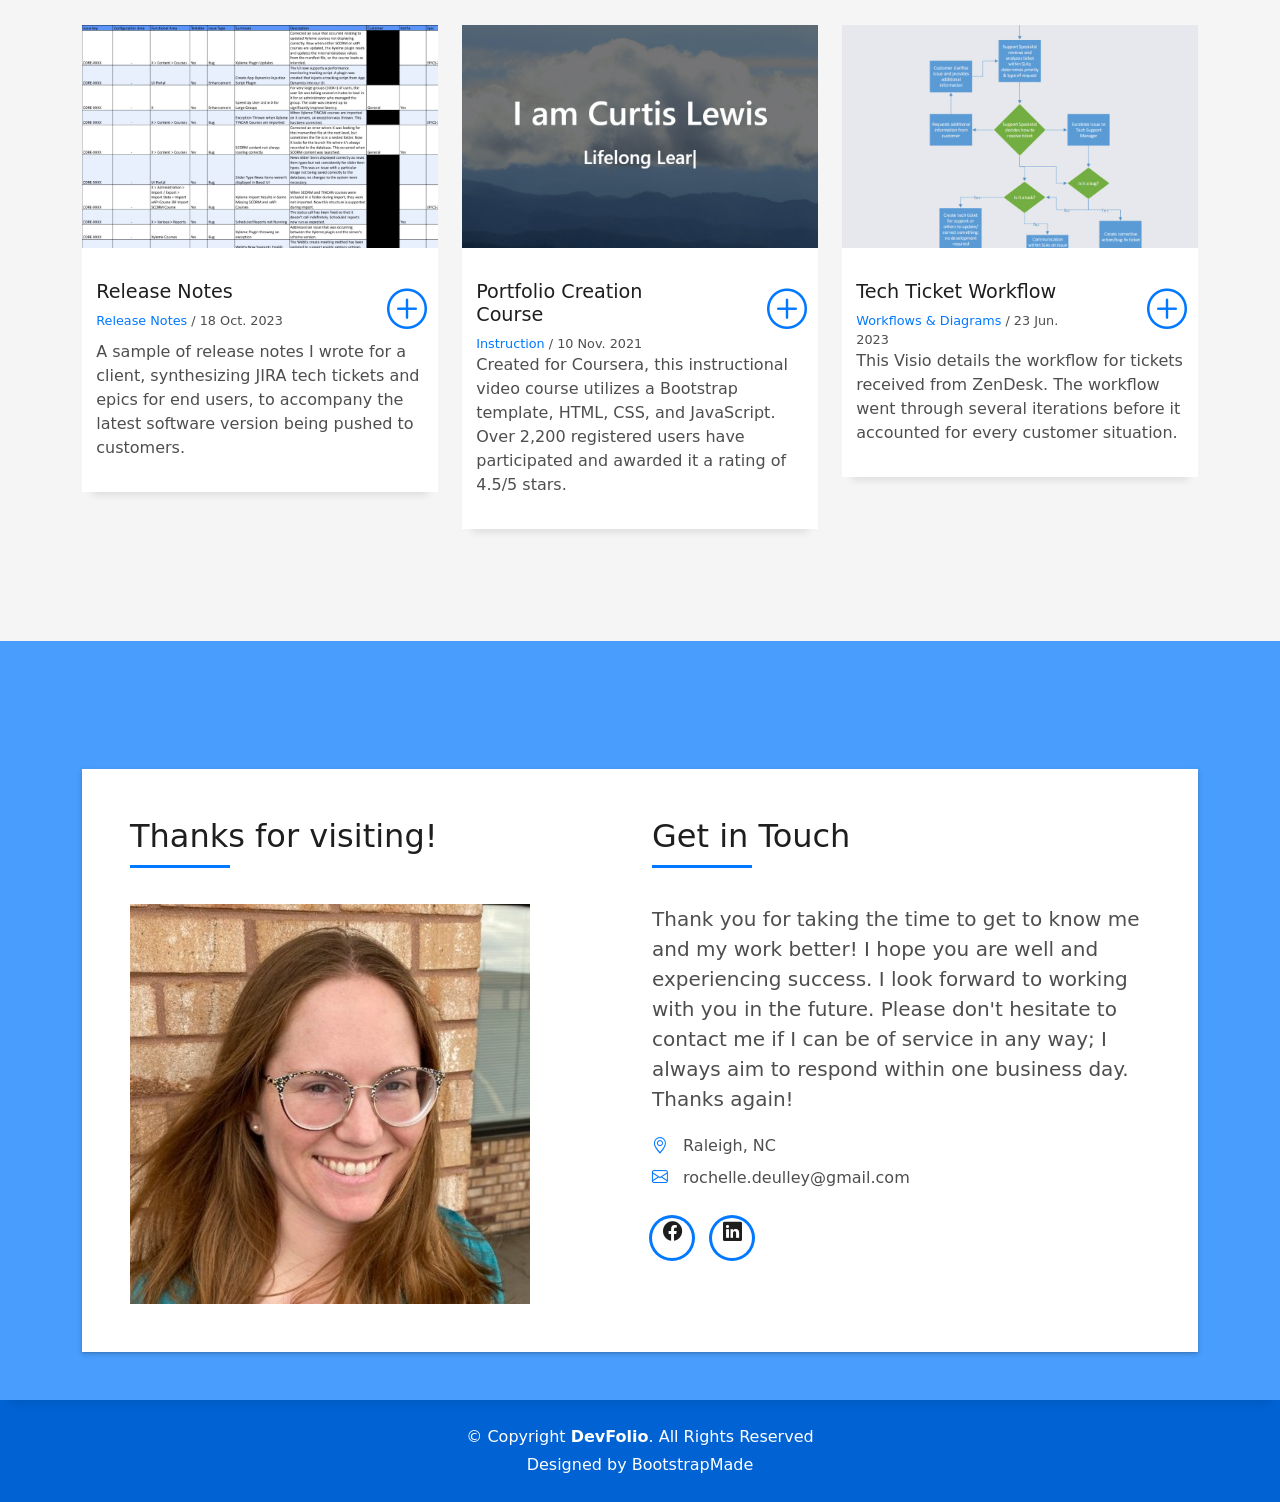
==== commit 94ecba32: "update description lengths and new link to tech ticket example" ====
--- a/index.html
+++ b/index.html
@@ -44,7 +44,7 @@
         <ul>
           <li><a class="nav-link scrollto active" href="#hero">Home</a></li>
           <li><a class="nav-link scrollto" href="#about">About</a></li>
-          <li><a class="nav-link scrollto" href="#services">Services</a></li>
+          <li><a class="nav-link scrollto" href="#services">Experience</a></li>
           <li><a class="nav-link scrollto " href="#work">Portfolio</a></li>
           <!-- <li><a class="nav-link scrollto " href="#blog">Blog</a></li>  -->
           
@@ -98,29 +98,39 @@
                   </div>
                   <div class="skill-mf">
                     <p class="title-s">Featured Skills</p>
-                    <span>GRAMMAR</span> <span class="pull-right">95%</span>
+                    <span>EDITING & GRAMMAR</span> <span class="pull-right">95%</span>
                     <div class="progress">
                       <div class="progress-bar" role="progressbar" style="width: 95%;" aria-valuenow="95" aria-valuemin="0" aria-valuemax="100"></div>
                     </div>
+                    
+                    <span>LMS ADMINISTRATION</span> <span class="pull-right">90%</span>
+                    <div class="progress">
+                      <div class="progress-bar" role="progressbar" style="width: 90%" aria-valuenow="90" aria-valuemin="0" aria-valuemax="100"></div>
+                    </div>
+                    
+                    <span>HTML & CSS</span> <span class="pull-right">80%</span>
+                    <div class="progress">
+                      <div class="progress-bar" role="progressbar" style="width: 80%" aria-valuenow="80" aria-valuemin="0" aria-valuemax="100"></div>
+                    </div>
+                    <span>PUBLICATIONS</span> <span class="pull-right">70%</span>
+                    <div class="progress">
+                      <div class="progress-bar" role="progressbar" style="width: 70%" aria-valuenow="70" aria-valuemin="0" aria-valuemax="100"></div>
+                    </div>
                     <span>MICROSOFT OFFICE SUITE</span> <span class="pull-right">90%</span>
                     <div class="progress">
                       <div class="progress-bar" role="progressbar" style="width: 90%" aria-valuenow="90" aria-valuemin="0" aria-valuemax="100"></div>
                     </div>
-                    <span>LMS ADMINISTRATION</span> <span class="pull-right">90%</span>
+                    <span>TRELLO</span> <span class="pull-right">90%</span>
                     <div class="progress">
                       <div class="progress-bar" role="progressbar" style="width: 90%" aria-valuenow="90" aria-valuemin="0" aria-valuemax="100"></div>
                     </div>
-                    <span>HTML & CSS</span> <span class="pull-right">80%</span>
-                    <div class="progress">
-                      <div class="progress-bar" role="progressbar" style="width: 80%" aria-valuenow="80" aria-valuemin="0" aria-valuemax="100"></div>
-                    </div>
-                    <span>PUBLICATIONS</span> <span class="pull-right">70%</span>
-                    <div class="progress">
-                      <div class="progress-bar" role="progressbar" style="width: 70%" aria-valuenow="70" aria-valuemin="0" aria-valuemax="100"></div>
-                    </div>
                     <span>JIRA</span> <span class="pull-right">50%</span>
                     <div class="progress">
                       <div class="progress-bar" role="progressbar" style="width: 50%" aria-valuenow="50" aria-valuemin="0" aria-valuemax="100"></div>
+                    </div>
+                    <span>CURRICULUM DEVELOPMENT</span> <span class="pull-right">100%</span>
+                    <div class="progress">
+                      <div class="progress-bar" role="progressbar" style="width: 100%" aria-valuenow="100" aria-valuemin="0" aria-valuemax="100"></div>
                     </div>
                   </div>
                 </div>
@@ -175,10 +185,10 @@
           <div class="col-sm-12">
             <div class="title-box text-center">
               <h3 class="title-a">
-                Services
+                Experience
               </h3>
               <p class="subtitle-a">
-                A brief snapshot of some of my top abilities.
+                A brief snapshot about some of my top abilities.
               </p>
               <div class="line-mf"></div>
             </div>
@@ -194,9 +204,8 @@
                 <h2 class="s-title">Technical Writing</h2>
                 <p class="s-description text-center">
                   Autonomously researching specific skills, concepts, and functionality, to create and update technical documentation.
-                  I've created comprehensive documents that explain a concept in its entirety, mediumm-length guides that explain what 
-                  is useful for most users, and short, how-to guides that prioritize brevity. I've also written release notes to coincide
-                  with software updates.
+                  I've created comprehensive documents that explain a concept in its entirety, medium-length guides that explain what 
+                  is useful for most users, and short, how-to guides that prioritize brevity, as well as writing release notes.
                 </p>
               </div>
             </div>
@@ -211,8 +220,7 @@
                 <p class="s-description text-center">
                   My committment to accuracy dates back to my years as a university student, where I worked part-time as a writing tutor 
                   at the university's writing center. I also edited countless student papers and publications articles. When I'm not at work,
-                  I can't help but notice the misspellings, grammar mistakes, and inconsistent spacing that so often occurs on billboards and 
-                  signs.
+                  I can't help but notice the misspellings, grammar mistakes, and inconsistent spacing that so often occurs out in the world.
                 </p>
               </div>
             </div>
@@ -226,7 +234,8 @@
                 <h2 class="s-title">Presentations</h2>
                 <p class="s-description text-center">
                   As a seasoned educator, I have seven years of experience presenting and training over a variety of topics.
-                  I am quite comfortable and polished in front of a crowd. In addition, I have a lot of experience optimizing
+                  I am quite comfortable and polished in front of a crowd. I've created countless hours of presentations over
+                  the years. In addition, I have a lot of experience optimizing
                    learner engagement and retention in alignment with specific learning goals.
                 </p>
               </div>
@@ -239,13 +248,13 @@
                 <span class="ico-circle"><i class="bi bi-calendar4-week"></i></span>
               </div>
               <div class="service-content">         
-                <h2 class="s-title">LMS Administration</h2>
+                <h2 class="s-title">LMS/LXP Administration</h2>
                 <p class="s-description text-center">
                   One of my jobs as a technical writer was specifically for a SaaS company that offered a LMS/LXP to their customers. My 
-                  principal responsibility was researching and writing about how their LMS worked. I am quite comfortable as an administrator,
-                  since that is how I gained an understanding of their system:  I created various user accounts with different access levels,
-                   then I logged
-                  in as those users to test various functionality that I had set up.
+                  principal responsibility was researching and writing about how their LMS worked. I am quite comfortable as an administrator.  
+                  I created various user accounts with different access levels,
+                   logging
+                  in as those users to test the content's functionality and usability.
                 </p>
               </div>
             </div>
@@ -275,10 +284,10 @@
                 <h2 class="s-title">Research</h2>
                 <p class="s-description text-center">
                   I fell in love with coding when I got a job teaching computer science; a field I had no previous experience in. 
-                  That experience taught me that I have a high ability to learn new ideas quickly.
+                  That experience taught me that I have an ability to learn new ideas quickly. I utilize both search engine
+                  best practices and AI-powered assistance to increase my efficiency.
                   Throughout 
-                  my career as a technical writer, I've enthusiastically embraced a fearless curiosity of the unknown. I bring that 
-                  same drive to all of my positions. 
+                  my career as a technical writer, I've enthusiastically embraced a fearless curiosity of the unknown. 
                 </p>
               </div>
             </div>
@@ -380,7 +389,7 @@
                   </div>
                   <p>An excerpt from a longer guide; this guide explains rule creation using AND/OR logic. These rules will then
                     dynamically
-                    populate groups of users for a customer's LMS.</p>
+                    populate groups of users for a LMS.</p>
                 </div>
               </div>
             </div>
@@ -395,9 +404,9 @@
               <div class="work-content">
                 <div class="row">
                   <div class="col-sm-8">
-                    <h2 class="w-title">Making Assignments Quick Guide</h2>
+                    <h2 class="w-title">UNDER CONSTRUCTION</h2>
                     <div class="w-more">
-                      <span class="w-ctegory">Quick User Guide</span> / <span class="w-date">18 Sep. 2018</span>
+                      <span class="w-ctegory">User Guide</span> / <span class="w-date">18 Sep. 2018</span>
                     </div>
                   </div>
                   <div class="col-sm-4">
@@ -485,7 +494,7 @@
                   </div>
                   <p>Created for Coursera, this instructional video course utilizes a Bootstrap template, HTML, CSS, and JavaScript.
                      Over 2,200
-                    registered users.
+                    registered users have participated and awarded it a rating of 4.5/5 stars.
                   </p>
                 </div>
               </div>
@@ -508,7 +517,7 @@
                   </div>
                   <div class="col-sm-4">
                     <div class="w-like">
-                      <a href="https://drive.google.com/file/d/1DJuklaeLioqQbhTaTSE49a78G8wj9JZ3/view?usp=sharing"> <span class="bi bi-plus-circle"></span></a>
+                      <a href="https://drive.google.com/file/d/1v7fioogLMnCUrH4SzvETLNu-dya53RDk/view?usp=sharing"> <span class="bi bi-plus-circle"></span></a>
                     </div>
                   </div>
                   <p>This Visio details the workflow for tickets received from ZenDesk. The workflow went through several iterations
@@ -588,42 +597,11 @@
                   <div class="col-md-6">
                     <div class="title-box-2">
                       <h5 class="title-left">
-                        Send Me a Message
+                        Thanks for visiting!
                       </h5>
                     </div>
                     <div>
-                      <form action="forms/contact.php" method="post" role="form" class="php-email-form">
-                        <div class="row">
-                          <div class="col-md-12 mb-3">
-                            <div class="form-group">
-                              <input type="text" name="name" class="form-control" id="name" placeholder="Your Name" required>
-                            </div>
-                          </div>
-                          <div class="col-md-12 mb-3">
-                            <div class="form-group">
-                              <input type="email" class="form-control" name="email" id="email" placeholder="Your Email" required>
-                            </div>
-                          </div>
-                          <div class="col-md-12 mb-3">
-                            <div class="form-group">
-                              <input type="text" class="form-control" name="subject" id="subject" placeholder="Subject" required>
-                            </div>
-                          </div>
-                          <div class="col-md-12">
-                            <div class="form-group">
-                              <textarea class="form-control" name="message" rows="5" placeholder="Message" required></textarea>
-                            </div>
-                          </div>
-                          <div class="col-md-12 text-center my-3">
-                            <div class="loading">Loading</div>
-                            <div class="error-message"></div>
-                            <div class="sent-message">Your message has been sent. Thank you!</div>
-                          </div>
-                          <div class="col-md-12 text-center">
-                            <button type="submit" class="button button-a button-big button-rouded">Send Message</button>
-                          </div>
-                        </div>
-                      </form>
+                     <img src="assets/img/rochelle1.jpg" alt="older rochelle pic" class="img-fluid"/> 
                     </div>
                   </div>
                   <div class="col-md-6">
@@ -641,8 +619,8 @@
                       </p>
                       <ul class="list-ico">
                         <li><span class="bi bi-geo-alt"></span> Raleigh, NC</li>
-                        <!-- <li><span class="bi bi-phone"></span> (617) 557-0089</li>
-                        <li><span class="bi bi-envelope"></span> contact@example.com</li> -->
+                        <!-- <li><span class="bi bi-phone"></span> (617) 557-0089</li> -->
+                        <li><span class="bi bi-envelope"></span> rochelle.deulley@gmail.com</li> 
                       </ul>
                     </div>
                     <div class="socials">
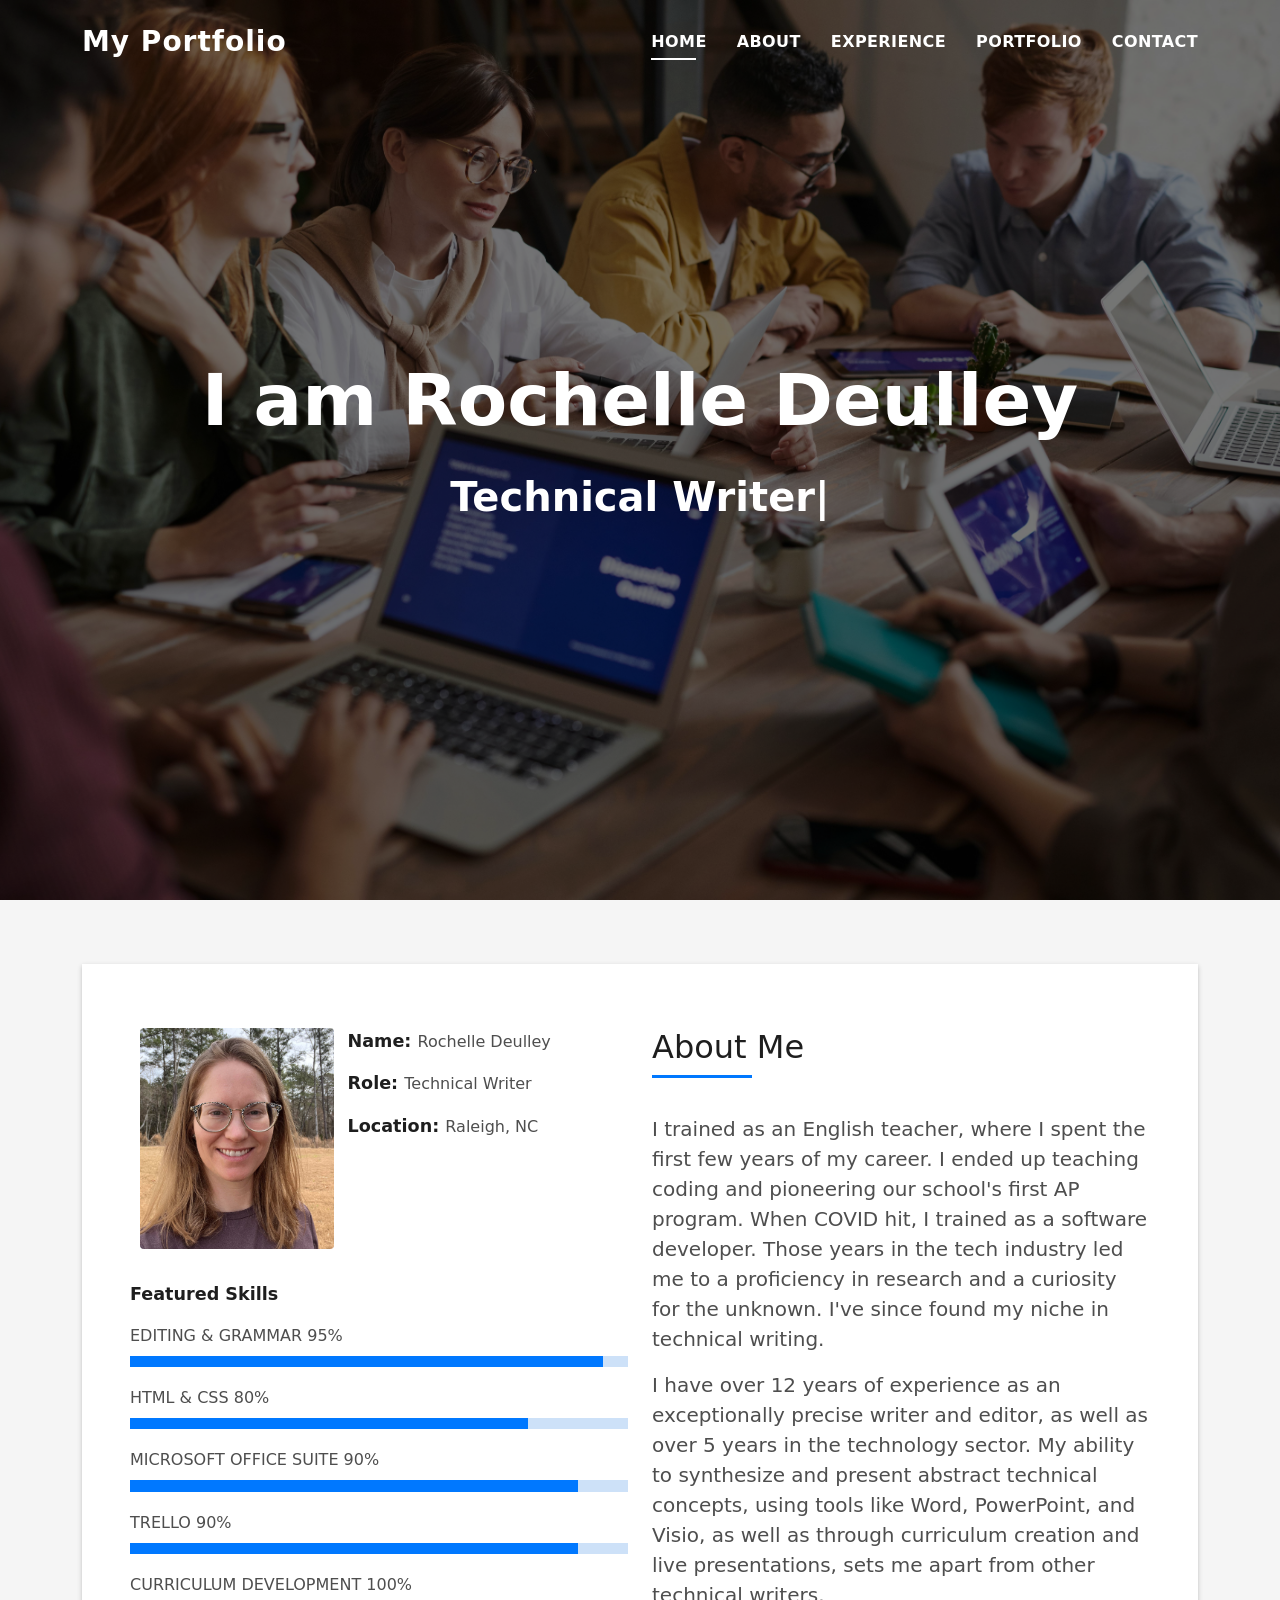
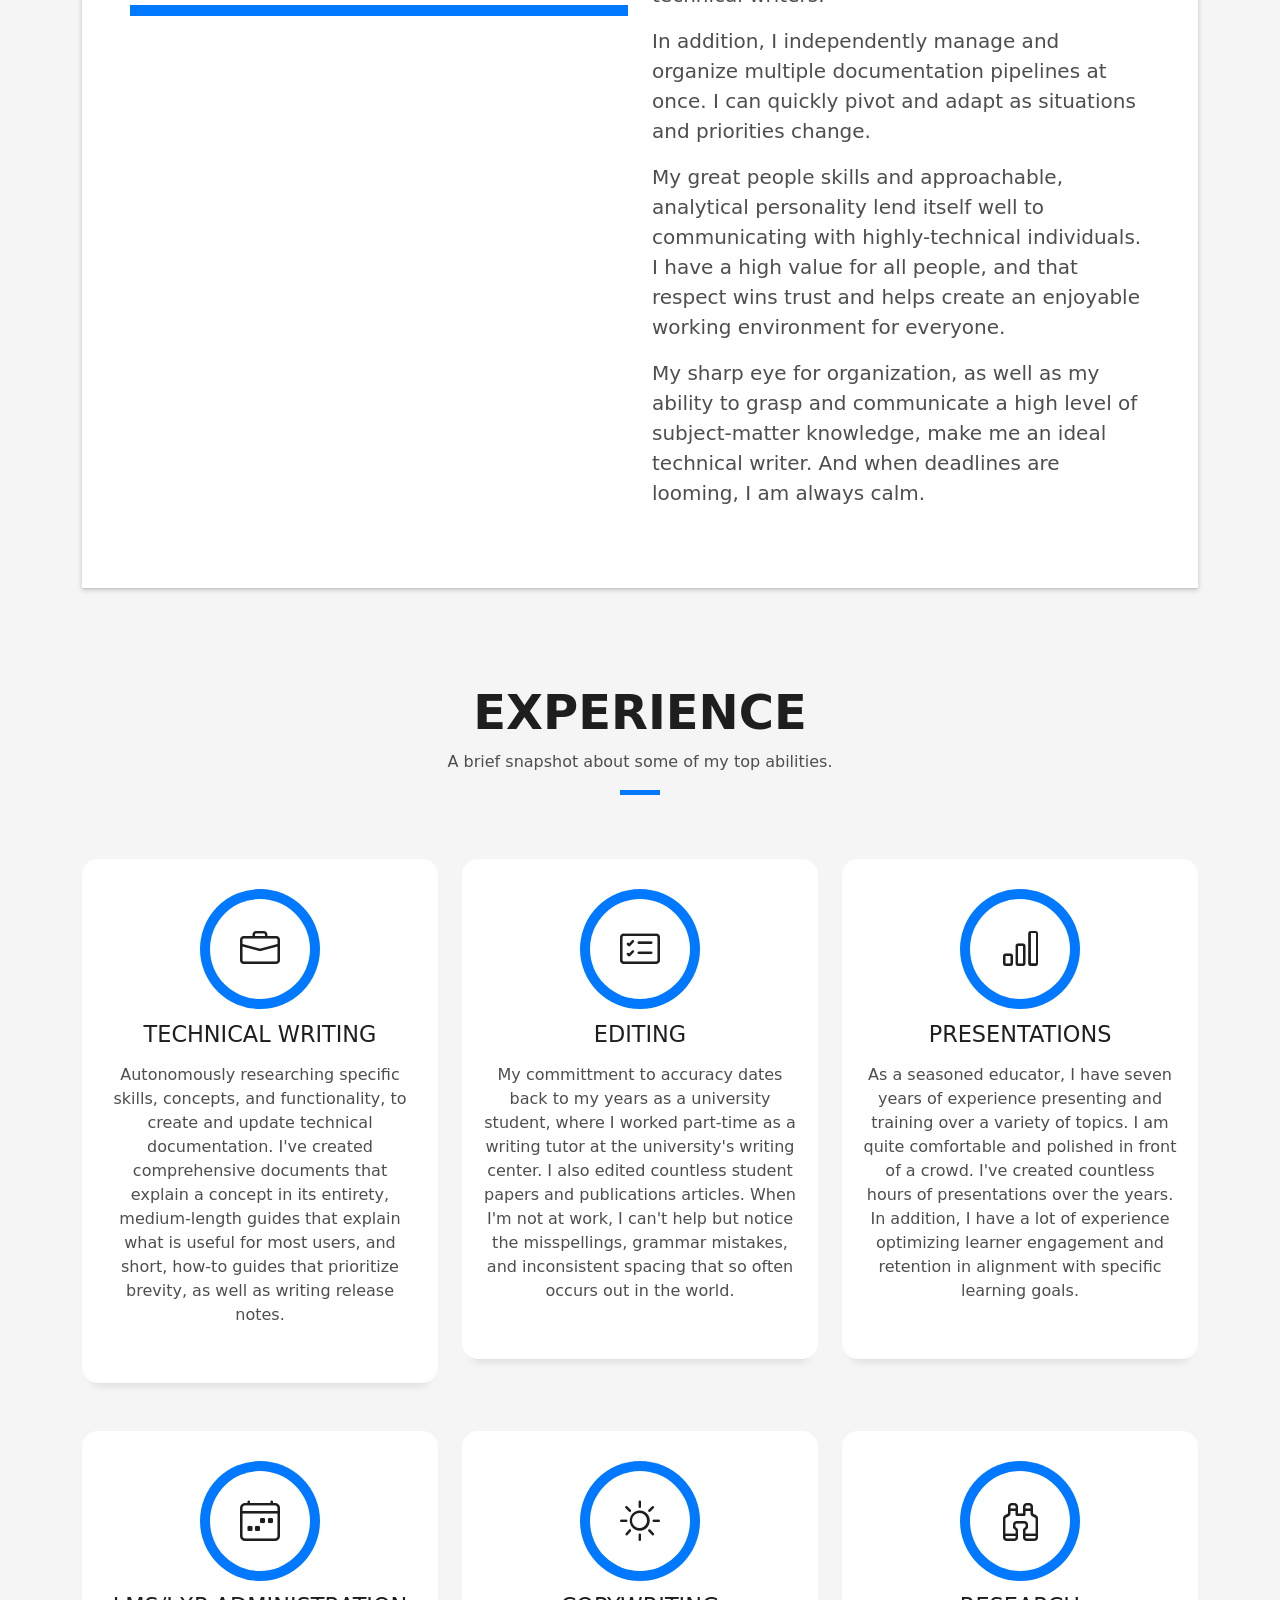
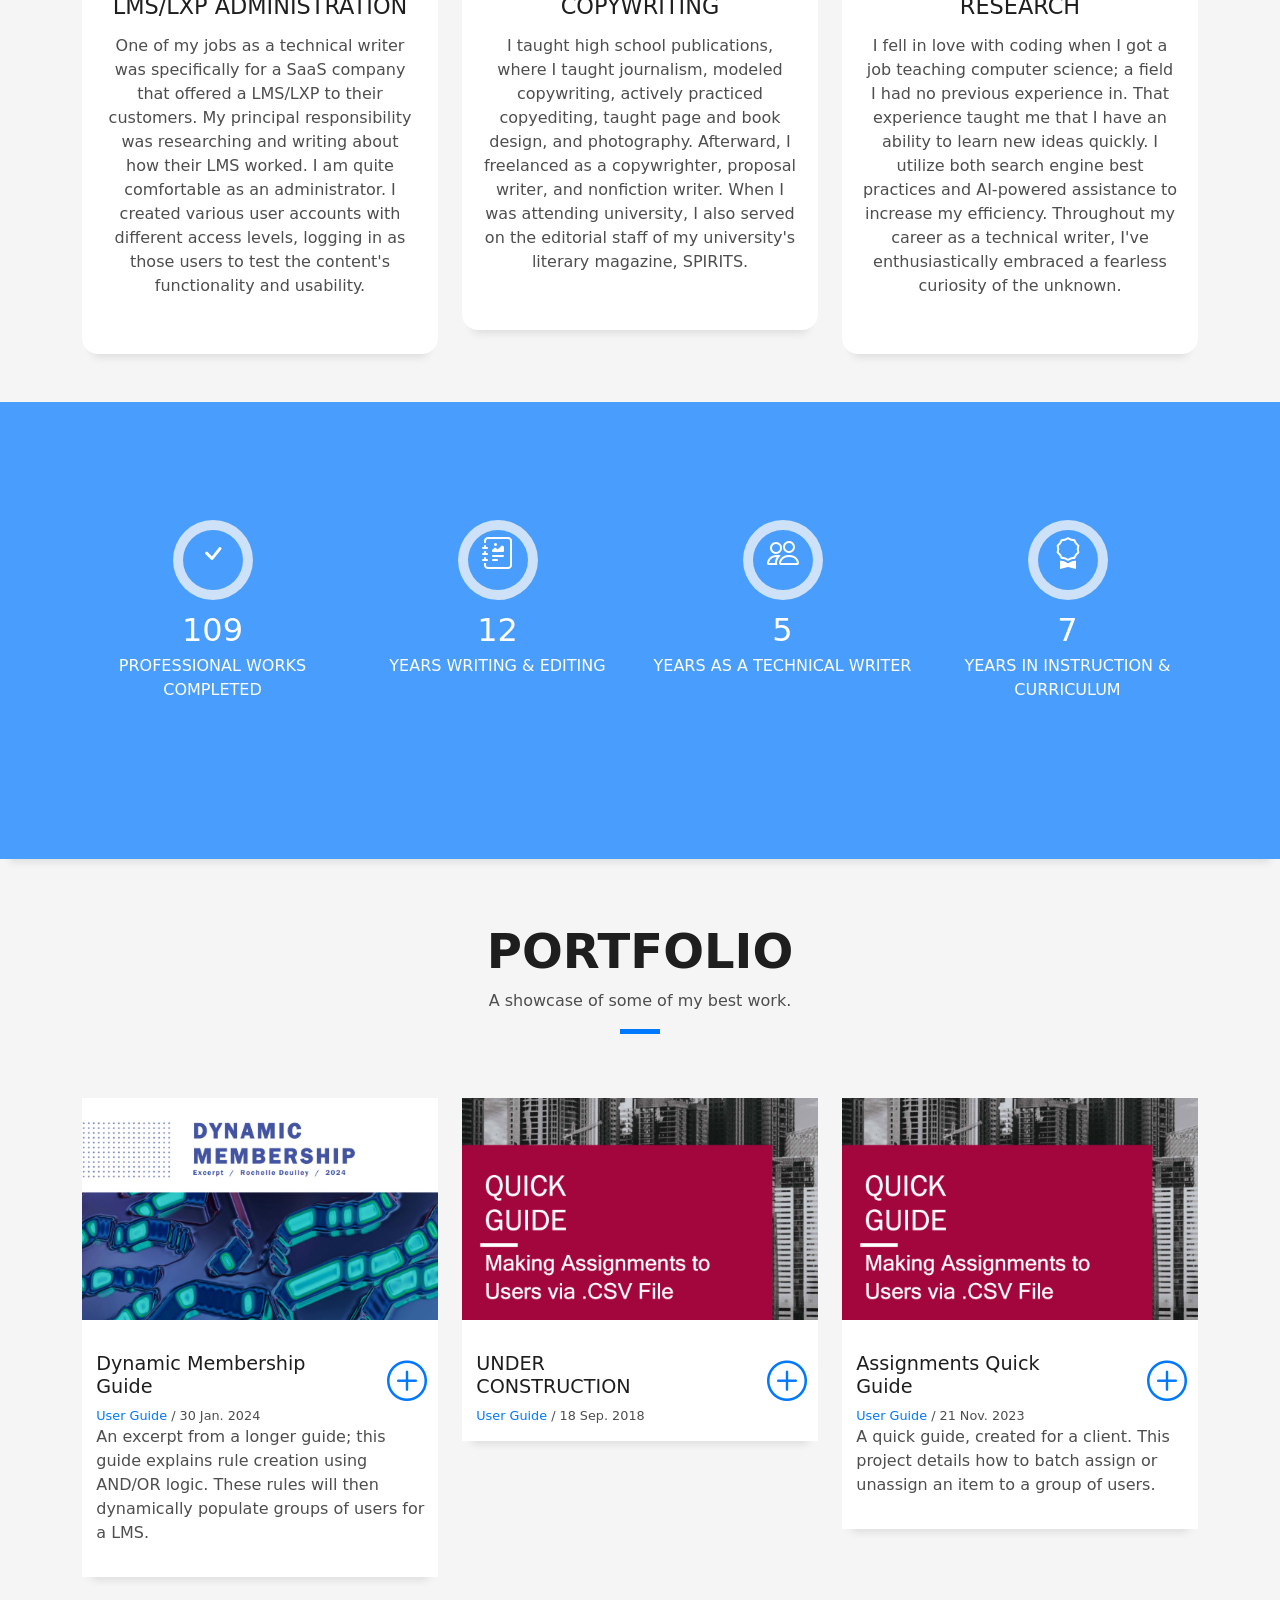
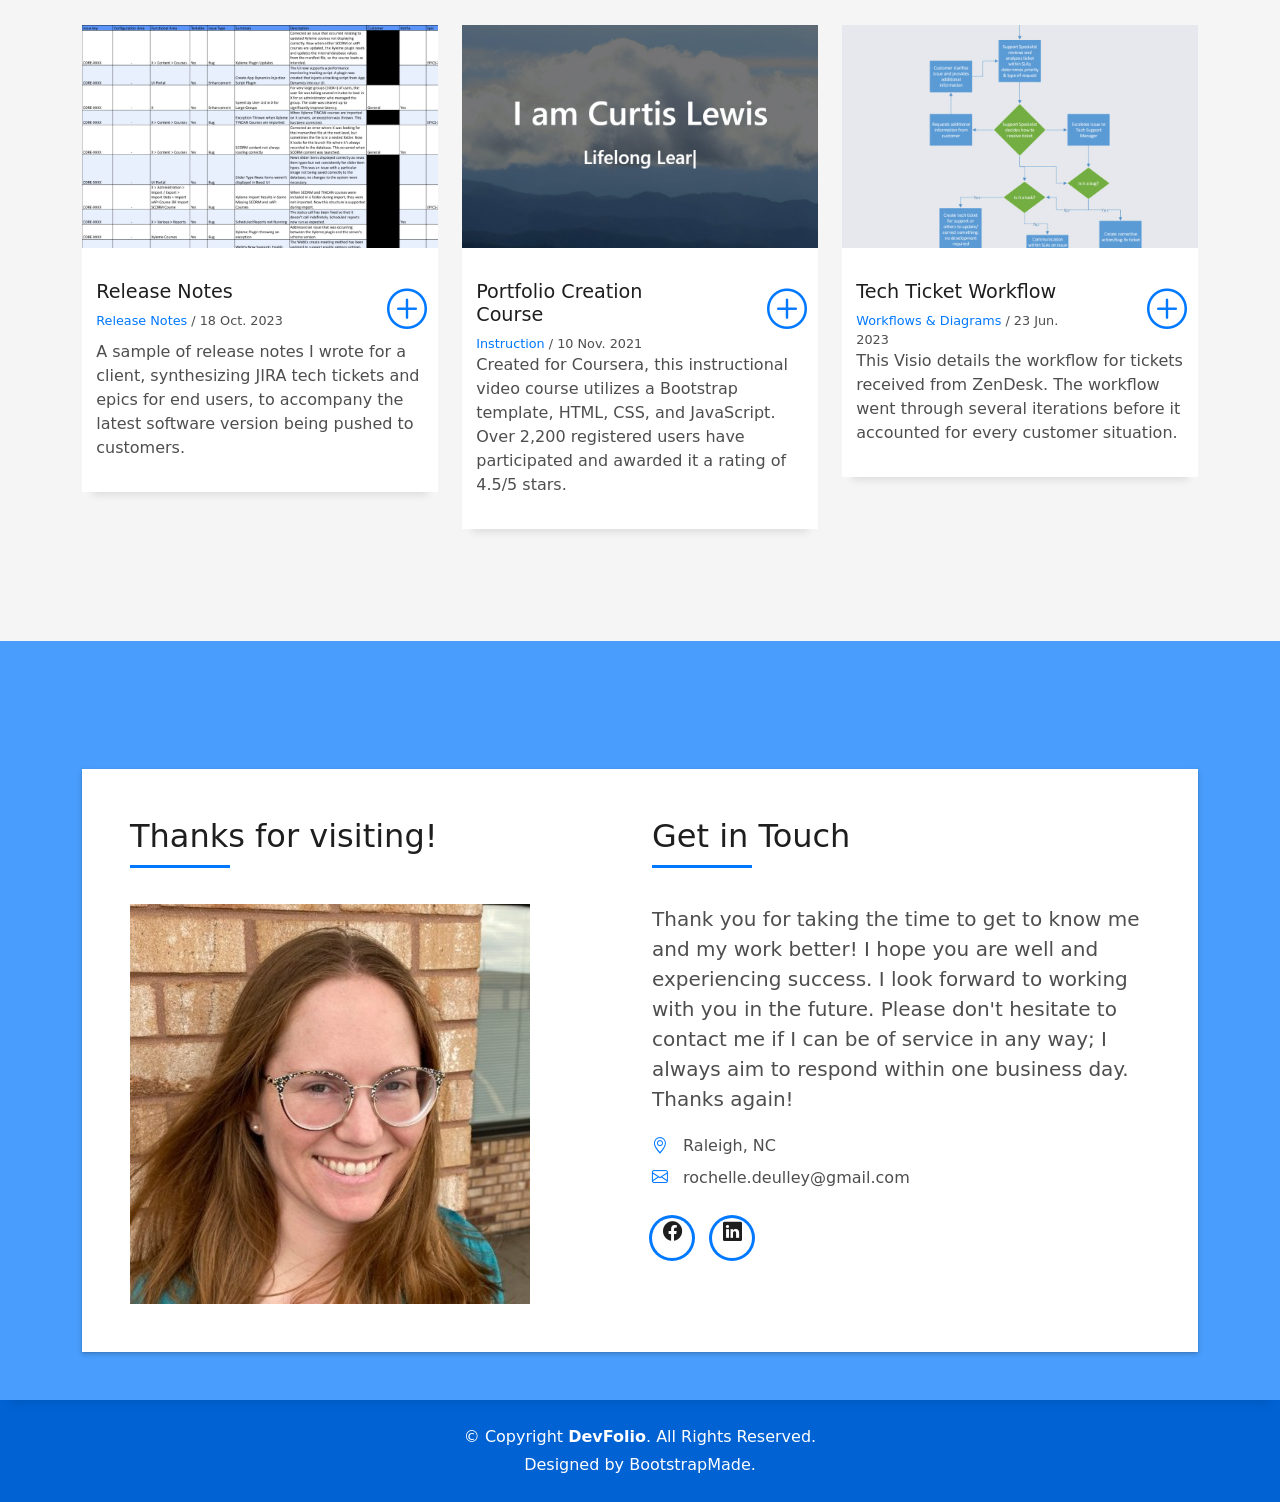
==== commit 08c8f8bf: "updates" ====
--- a/index.html
+++ b/index.html
@@ -103,19 +103,19 @@
                       <div class="progress-bar" role="progressbar" style="width: 95%;" aria-valuenow="95" aria-valuemin="0" aria-valuemax="100"></div>
                     </div>
                     
-                    <span>LMS ADMINISTRATION</span> <span class="pull-right">90%</span>
+                    <!-- <span>LMS ADMINISTRATION</span> <span class="pull-right">90%</span>
                     <div class="progress">
                       <div class="progress-bar" role="progressbar" style="width: 90%" aria-valuenow="90" aria-valuemin="0" aria-valuemax="100"></div>
-                    </div>
+                    </div> -->
                     
                     <span>HTML & CSS</span> <span class="pull-right">80%</span>
                     <div class="progress">
                       <div class="progress-bar" role="progressbar" style="width: 80%" aria-valuenow="80" aria-valuemin="0" aria-valuemax="100"></div>
                     </div>
-                    <span>PUBLICATIONS</span> <span class="pull-right">70%</span>
+                    <!-- <span>PUBLICATIONS</span> <span class="pull-right">70%</span>
                     <div class="progress">
                       <div class="progress-bar" role="progressbar" style="width: 70%" aria-valuenow="70" aria-valuemin="0" aria-valuemax="100"></div>
-                    </div>
+                    </div> -->
                     <span>MICROSOFT OFFICE SUITE</span> <span class="pull-right">90%</span>
                     <div class="progress">
                       <div class="progress-bar" role="progressbar" style="width: 90%" aria-valuenow="90" aria-valuemin="0" aria-valuemax="100"></div>
@@ -124,10 +124,10 @@
                     <div class="progress">
                       <div class="progress-bar" role="progressbar" style="width: 90%" aria-valuenow="90" aria-valuemin="0" aria-valuemax="100"></div>
                     </div>
-                    <span>JIRA</span> <span class="pull-right">50%</span>
+                    <!-- <span>JIRA</span> <span class="pull-right">50%</span>
                     <div class="progress">
                       <div class="progress-bar" role="progressbar" style="width: 50%" aria-valuenow="50" aria-valuemin="0" aria-valuemax="100"></div>
-                    </div>
+                    </div> -->
                     <span>CURRICULUM DEVELOPMENT</span> <span class="pull-right">100%</span>
                     <div class="progress">
                       <div class="progress-bar" role="progressbar" style="width: 100%" aria-valuenow="100" aria-valuemin="0" aria-valuemax="100"></div>
@@ -648,7 +648,7 @@
       <div class="row">
         <div class="col-sm-12">
           <div class="copyright-box">
-            <p class="copyright">&copy; Copyright <strong>DevFolio</strong>. All Rights Reserved</p>
+            <p class="copyright">&copy; Copyright <strong>DevFolio</strong>. All Rights Reserved.</p>
             <div class="credits">
               <!--
               All the links in the footer should remain intact.
@@ -656,7 +656,7 @@
               Licensing information: https://bootstrapmade.com/license/
               Purchase the pro version with working PHP/AJAX contact form: https://bootstrapmade.com/buy/?theme=DevFolio
             -->
-              Designed by <a href="https://bootstrapmade.com/">BootstrapMade</a>
+              Designed by <a href="https://bootstrapmade.com/">BootstrapMade</a>.
             </div>
           </div>
         </div>
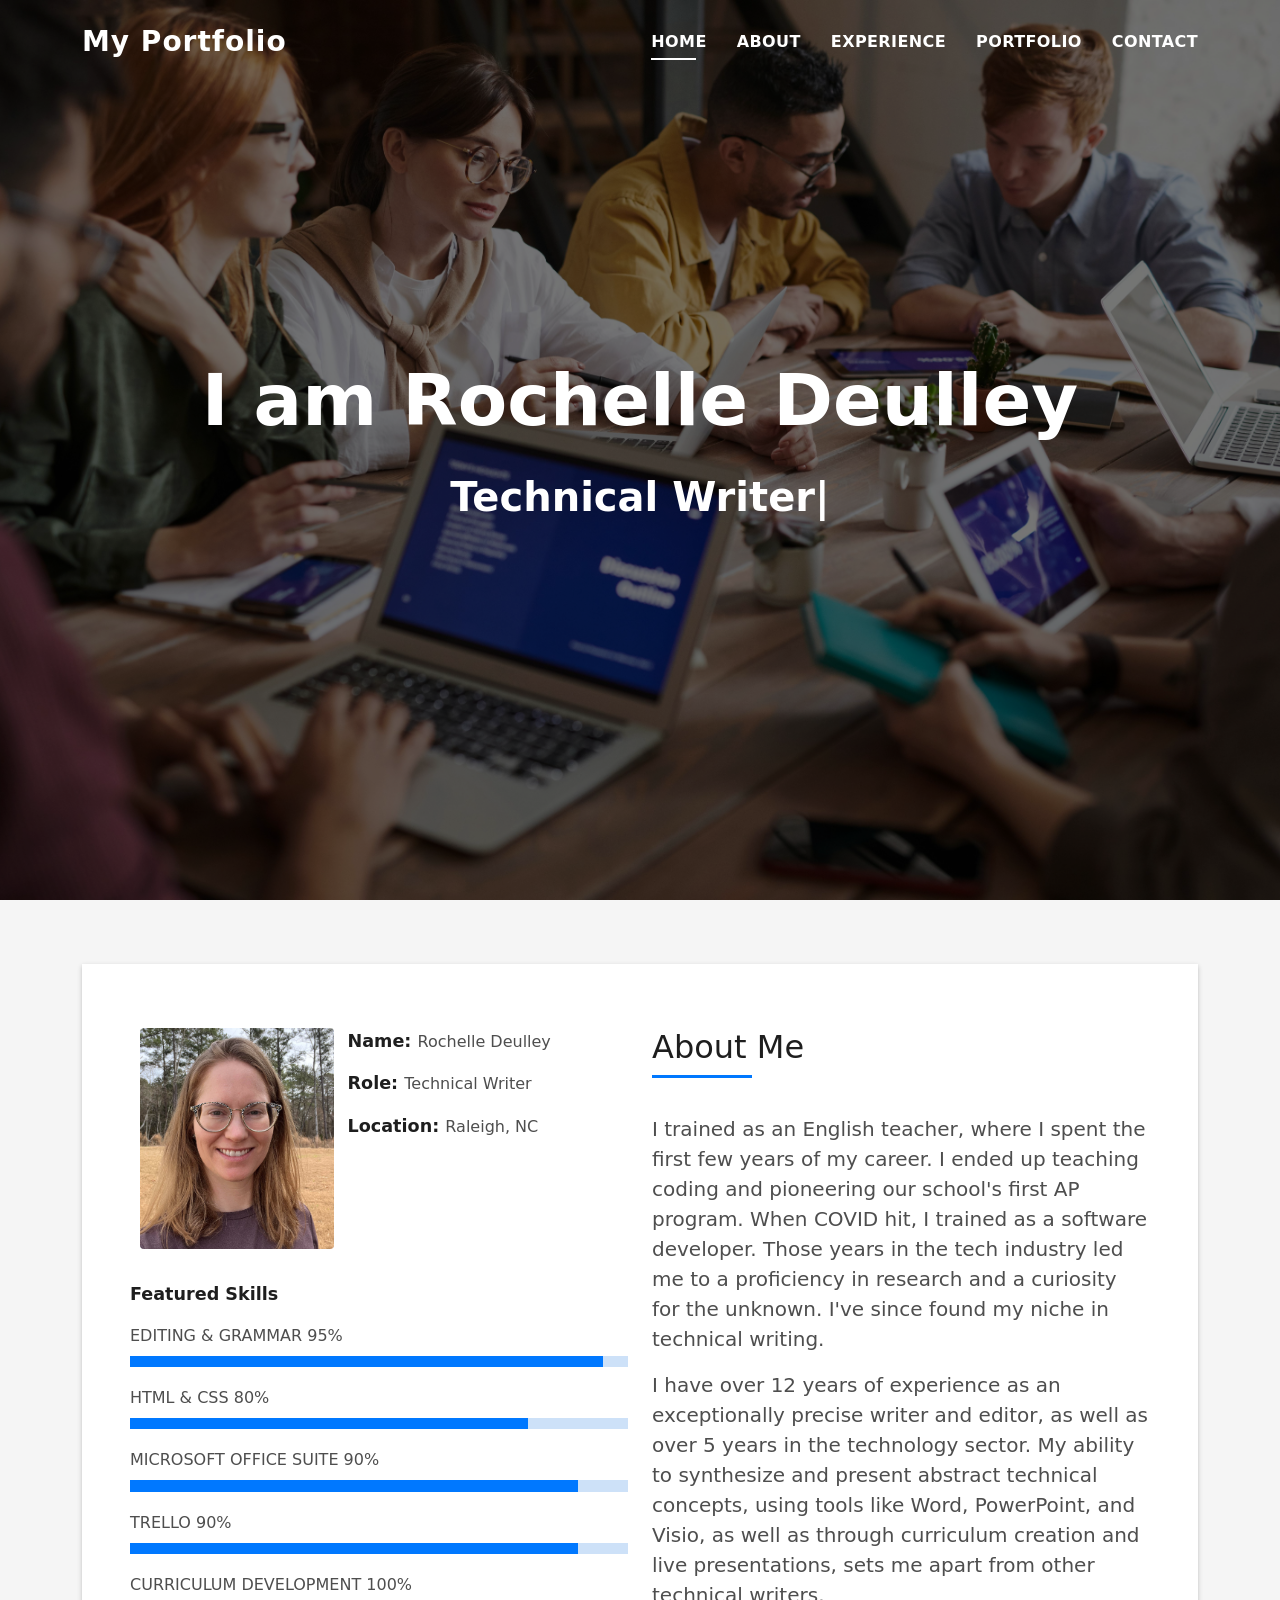
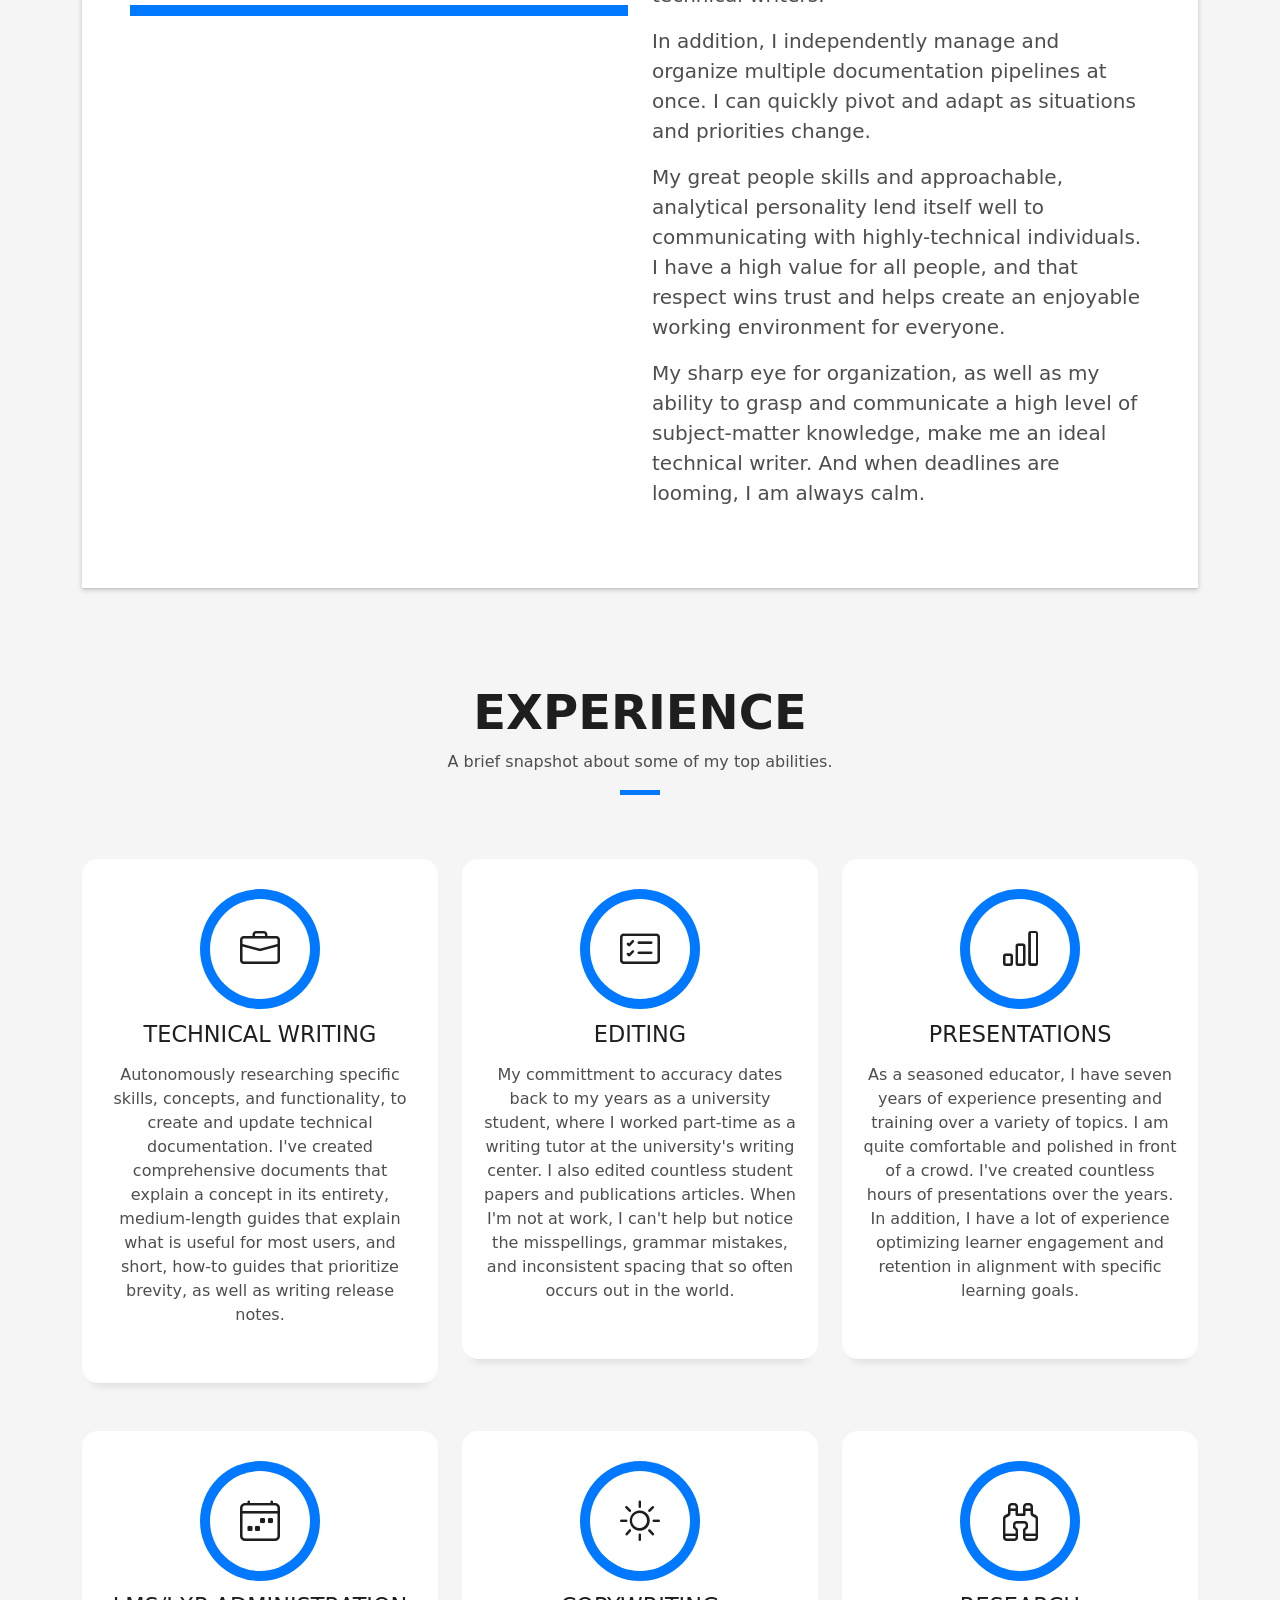
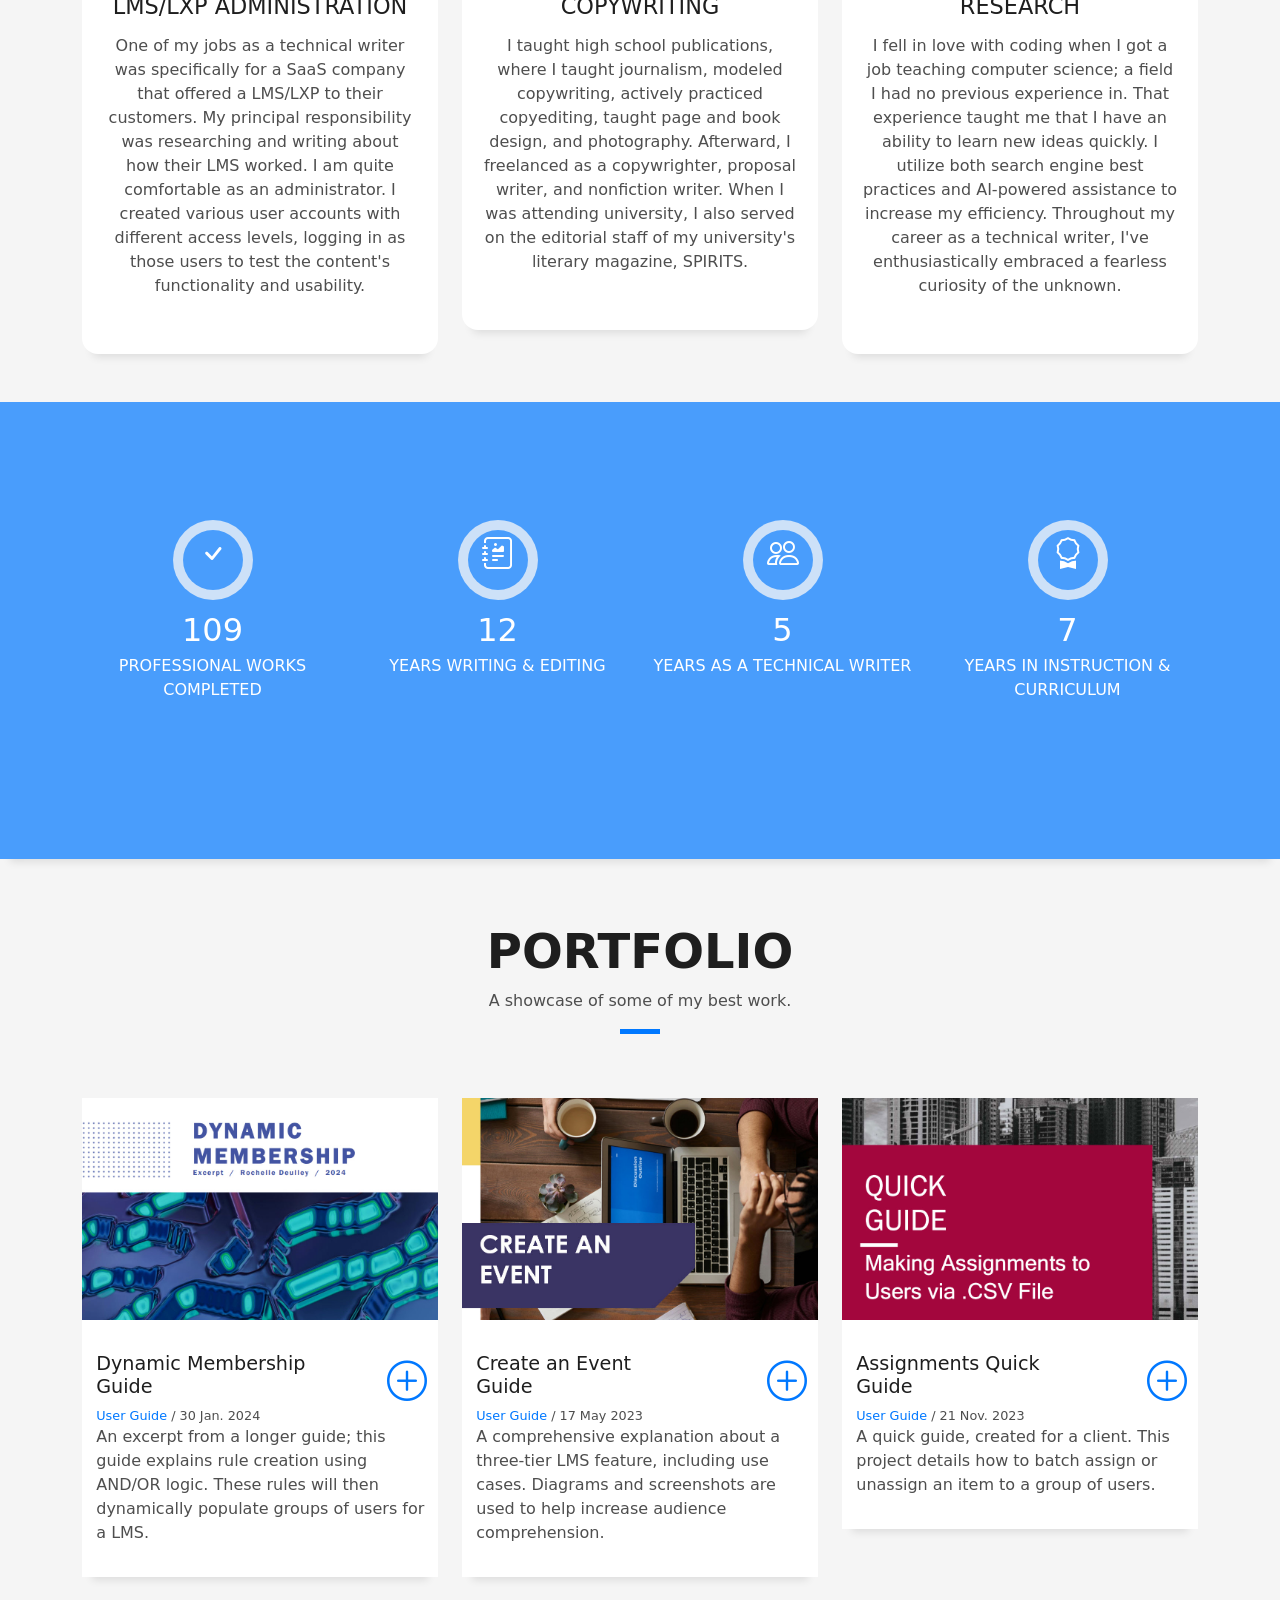
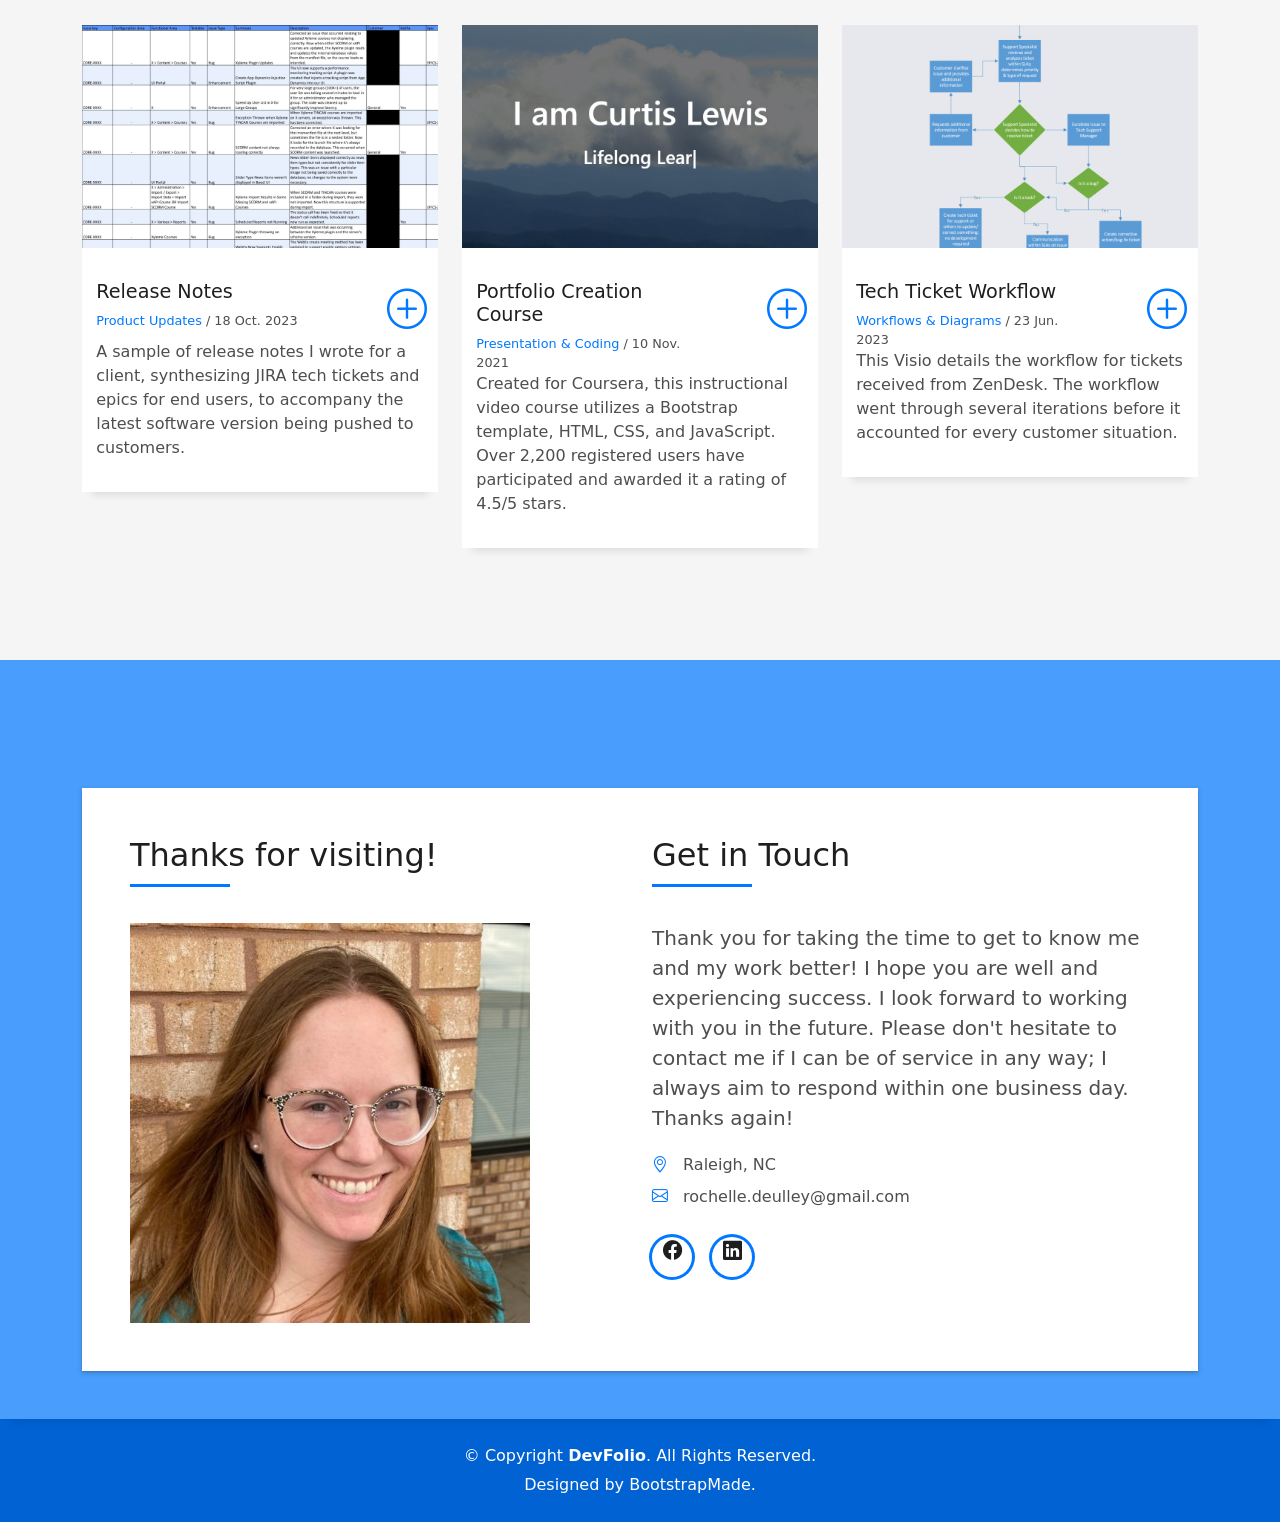
==== commit 984189eb: "Mostly changes to last portfolio piece. Need up update link now, everything else is done." ====
--- a/index.html
+++ b/index.html
@@ -398,22 +398,27 @@
             <div class="work-box">
               <a href="assets/img/work-2.jpg" data-gallery="portfolioGallery" class="portfolio-lightbox">
                 <div class="work-img">
-                  <img src="assets/img/QuickGuidePic2.jpg" alt="quick guide pic" class="img-fluid">
+                  <img src="assets/img/createaneventpic.jpg" alt="create an event pic" class="img-fluid">
                 </div>
               </a>
               <div class="work-content">
                 <div class="row">
                   <div class="col-sm-8">
-                    <h2 class="w-title">UNDER CONSTRUCTION</h2>
+                    <h2 class="w-title">Create an Event Guide</h2>
                     <div class="w-more">
-                      <span class="w-ctegory">User Guide</span> / <span class="w-date">18 Sep. 2018</span>
-                    </div>
-                  </div>
+                      <span class="w-ctegory">User Guide</span> / <span class="w-date">17 May 2023</span>
+                    </div>
+                  </div>
+                  
                   <div class="col-sm-4">
                     <div class="w-like">
                       <a href="https://drive.google.com/file/d/1hWOBHIL4FeeTGcFDDcrXuegMB4sNmMtr/view?usp=sharing"> <span class="bi bi-plus-circle"></span></a>
                     </div>
                   </div>
+                  <p>
+                    A comprehensive explanation about a three-tier LMS feature, including use cases. Diagrams and screenshots are 
+                    used to help increase audience comprehension.
+                  </p>
                 </div>
               </div>
             </div>
@@ -457,7 +462,7 @@
                   <div class="col-sm-8">
                     <h2 class="w-title">Release Notes</h2>
                     <div class="w-more">
-                      <span class="w-ctegory">Release Notes</span> / <span class="w-date">18 Oct. 2023</span>
+                      <span class="w-ctegory">Product Updates</span> / <span class="w-date">18 Oct. 2023</span>
                     </div>
                   </div>
                   <div class="col-sm-4">
@@ -484,7 +489,7 @@
                   <div class="col-sm-8">
                     <h2 class="w-title">Portfolio Creation Course</h2>
                     <div class="w-more">
-                      <span class="w-ctegory">Instruction</span> / <span class="w-date">10 Nov. 2021</span>
+                      <span class="w-ctegory">Presentation & Coding</span> / <span class="w-date">10 Nov. 2021</span>
                     </div>
                   </div>
                   <div class="col-sm-4">
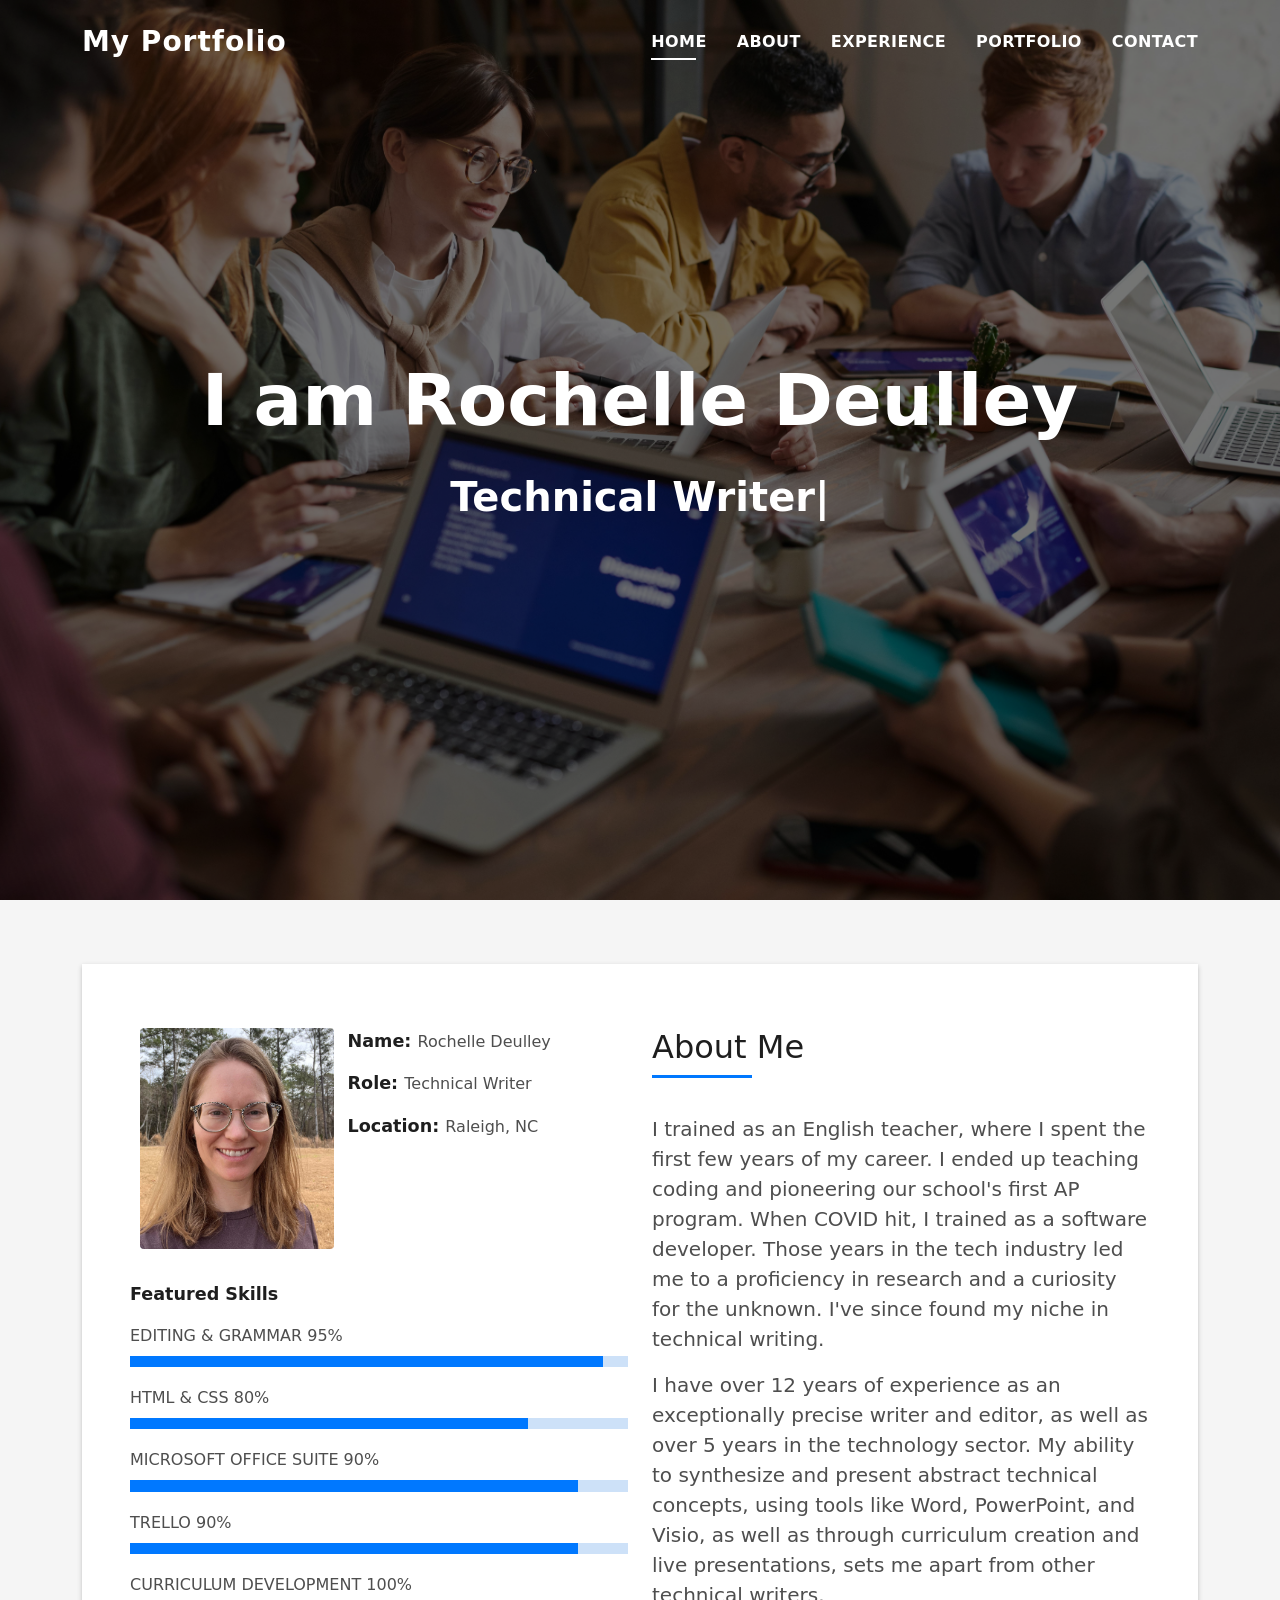
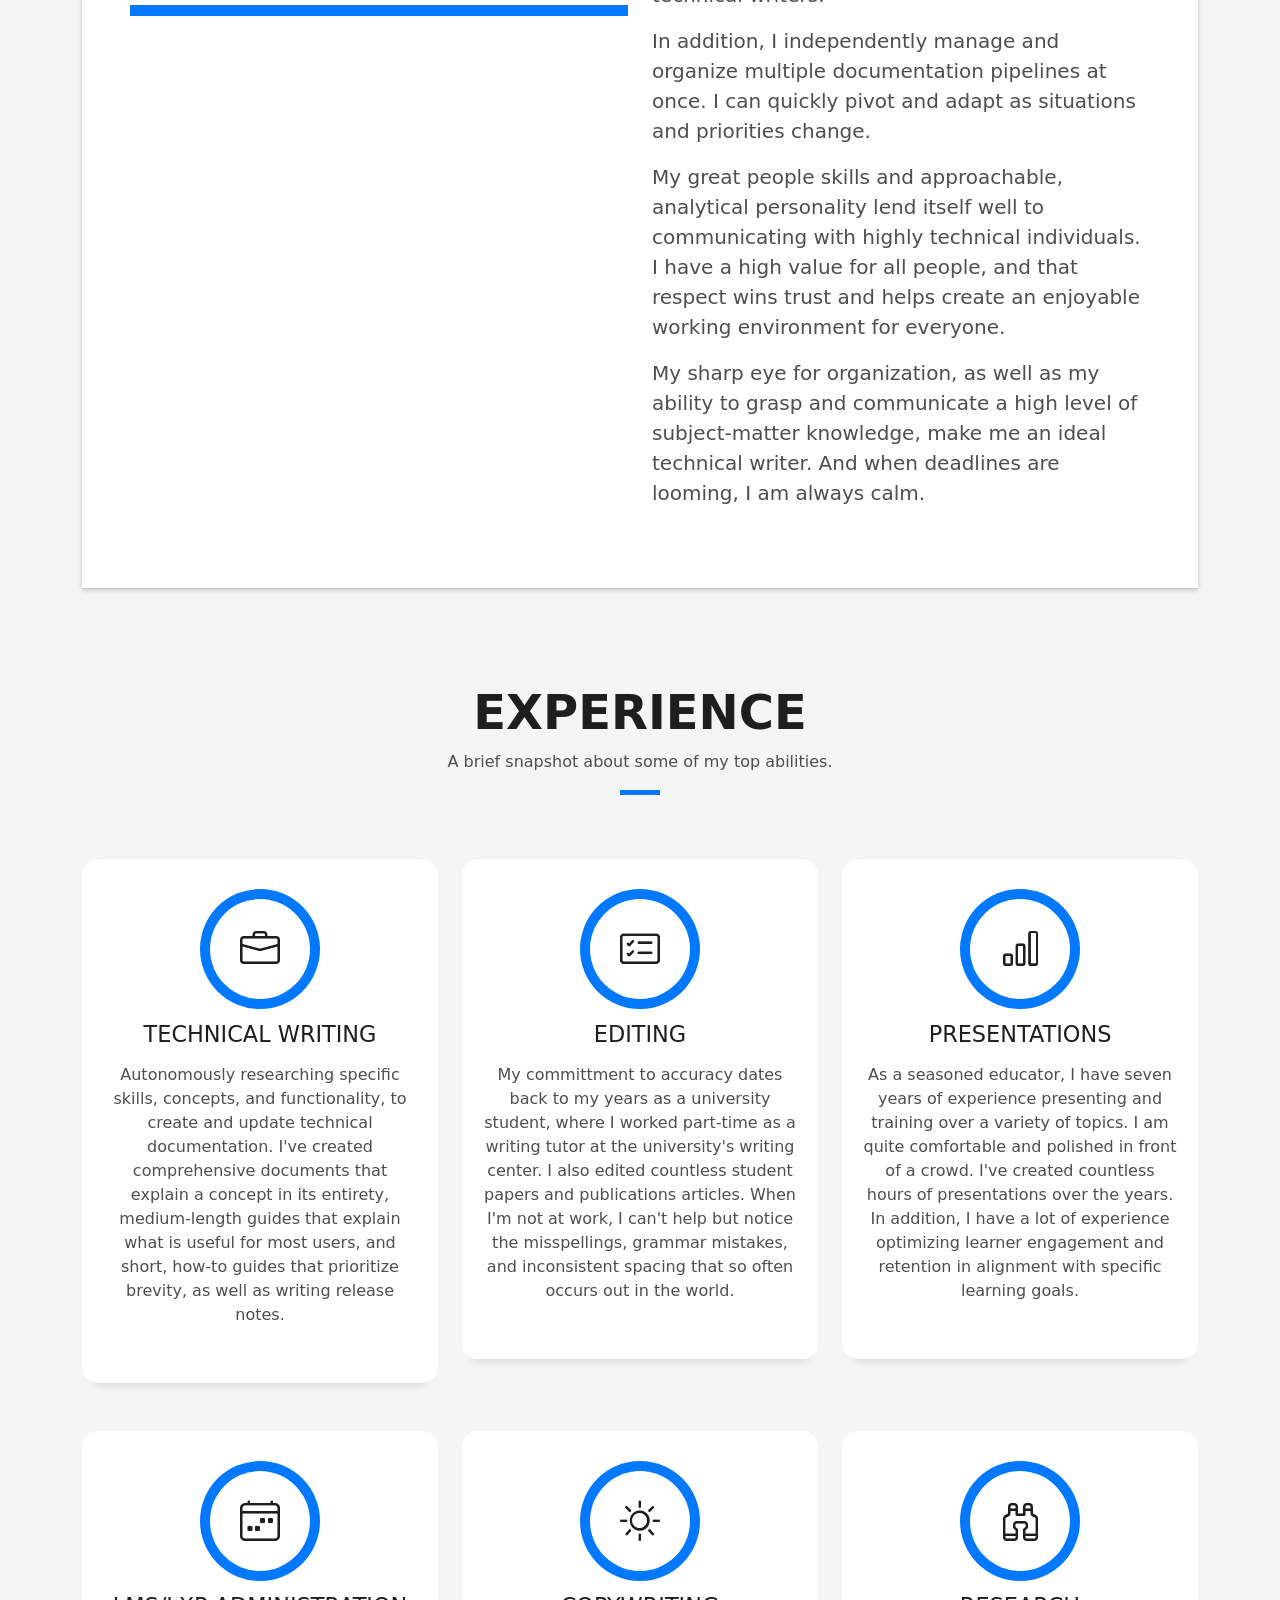
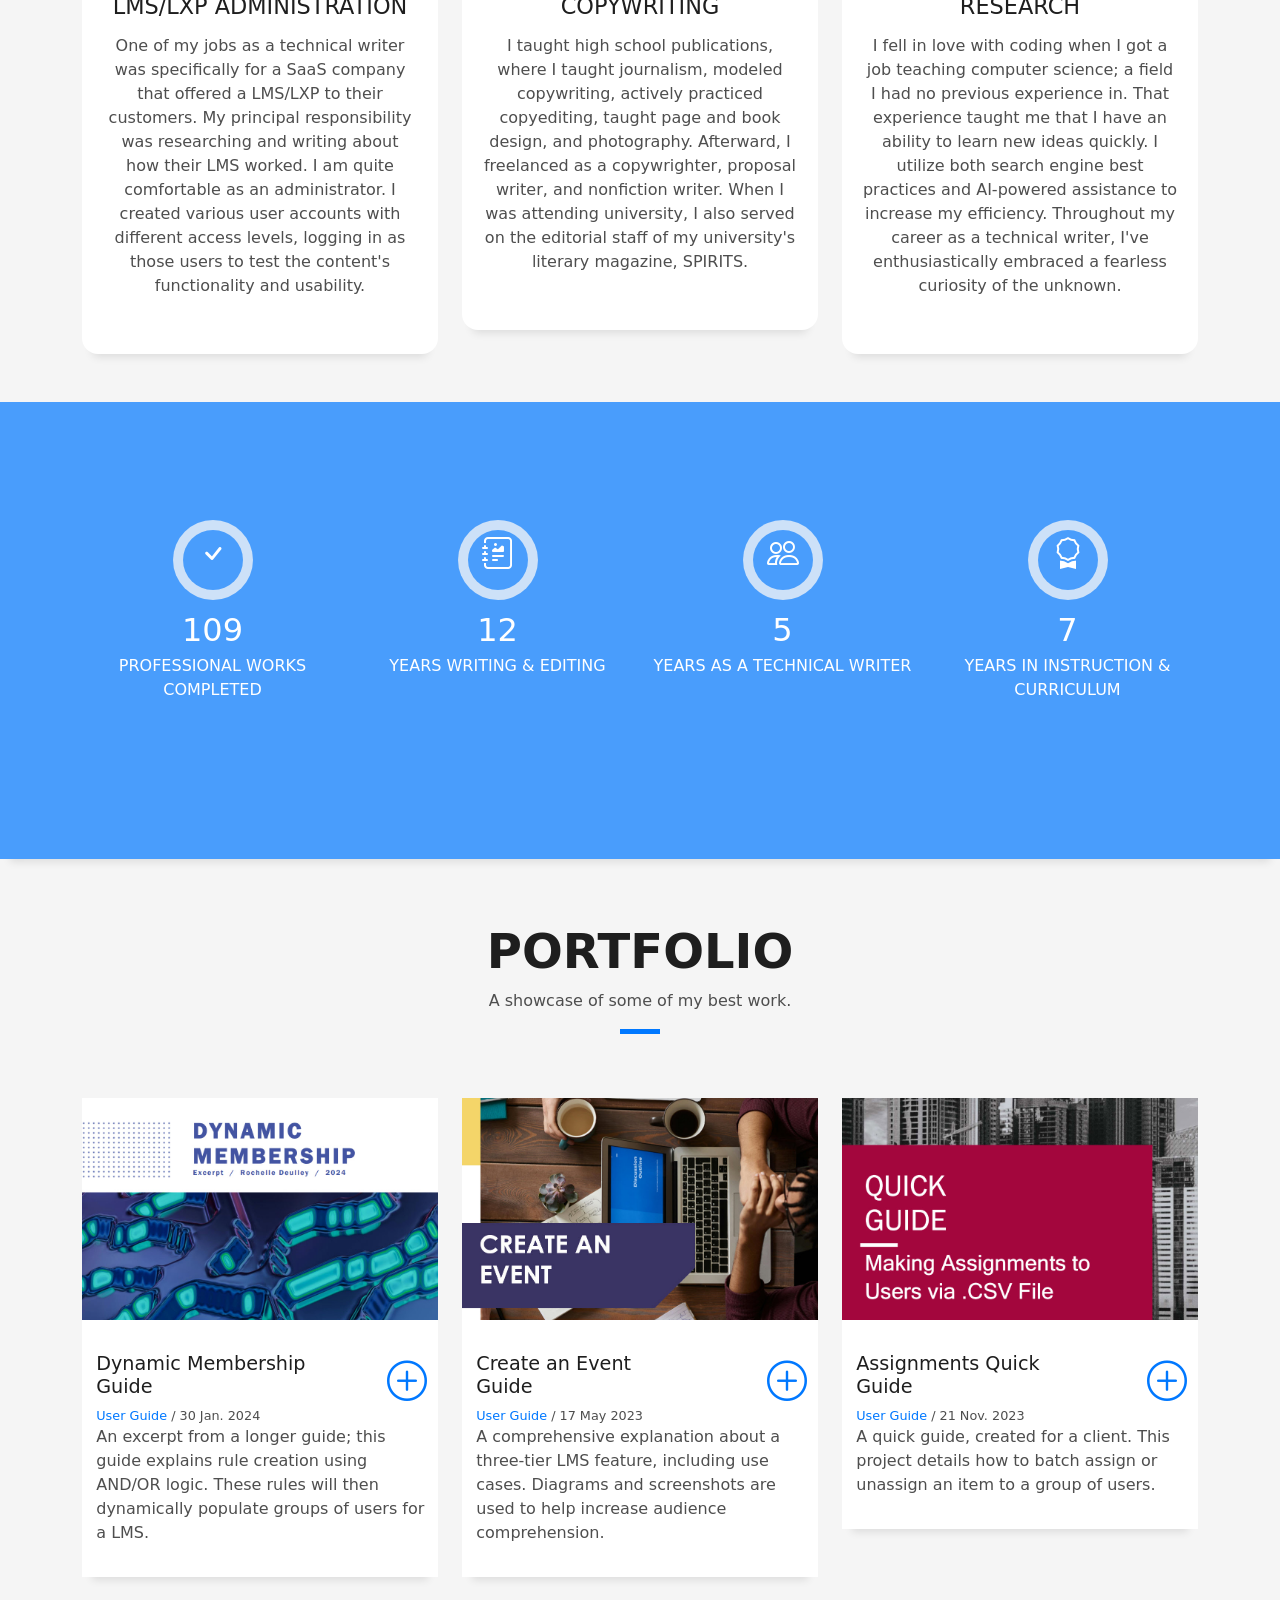
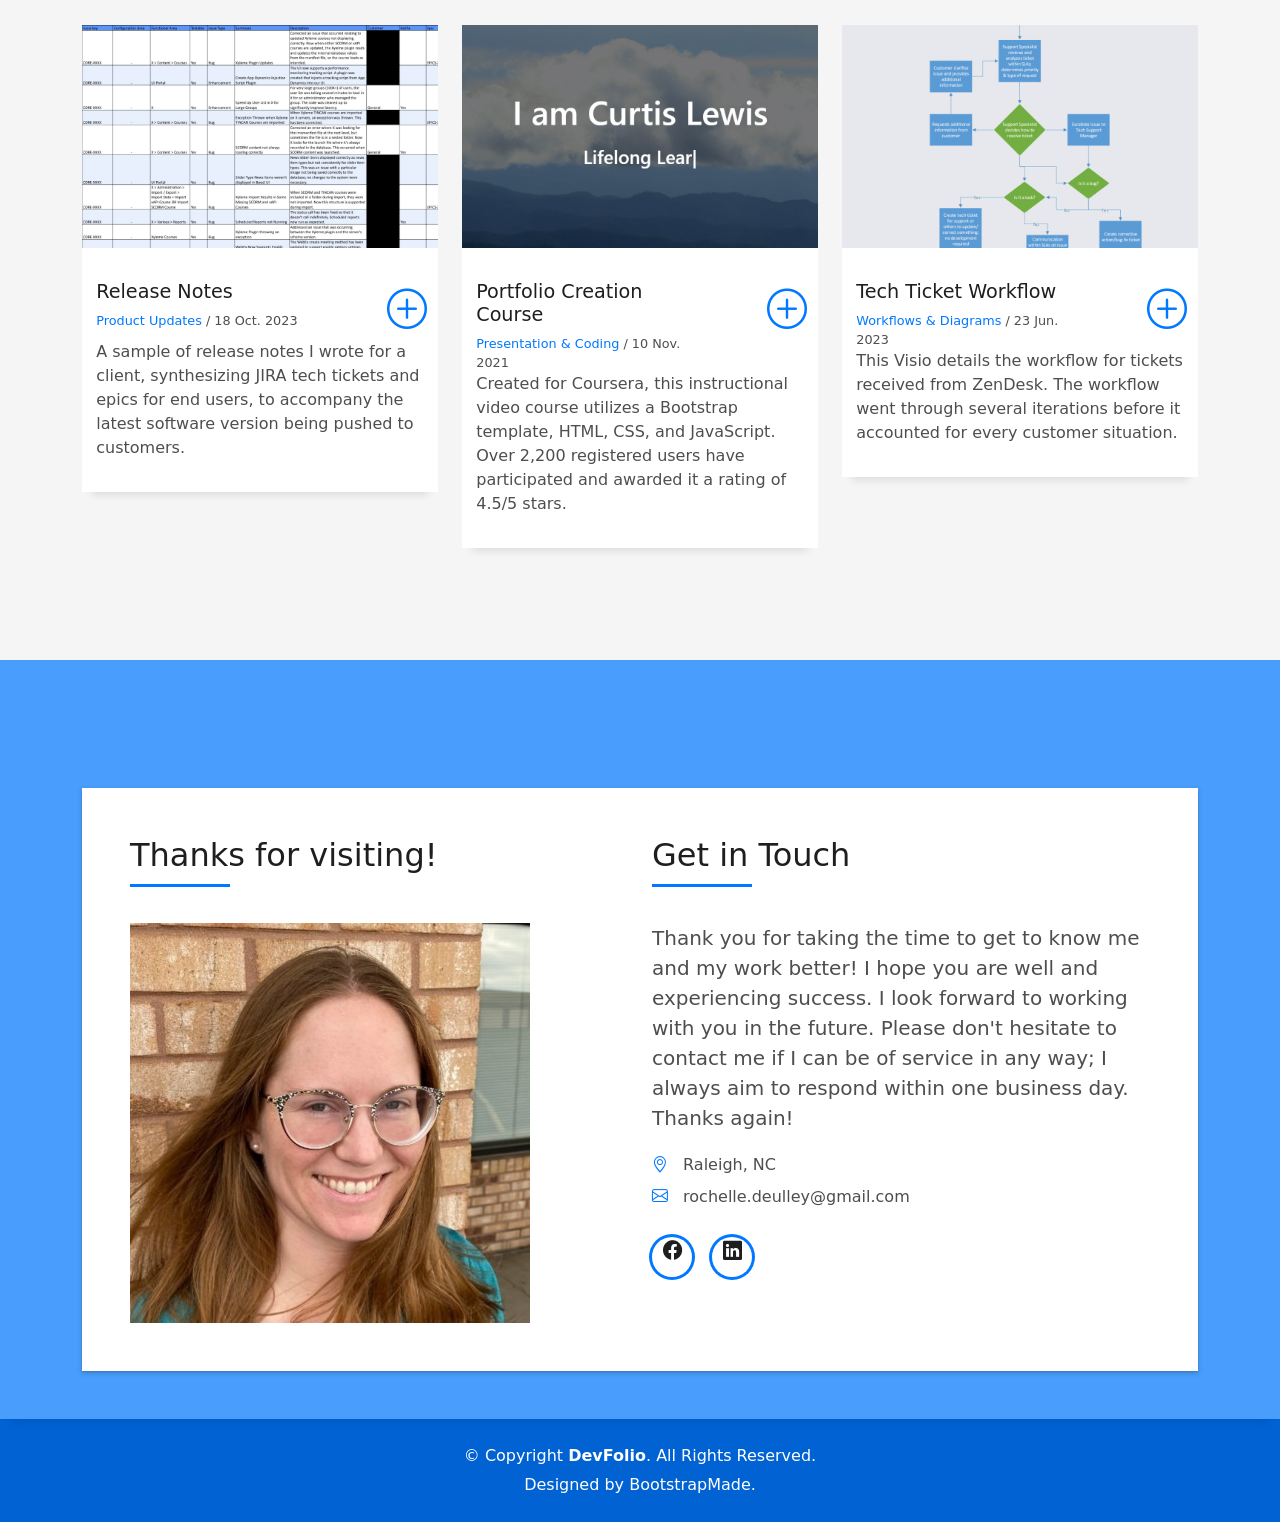
==== commit 6b3355d8: "Fix typo in about me section" ====
--- a/index.html
+++ b/index.html
@@ -161,7 +161,7 @@
                     <p class="lead">
                       My great people 
                       skills and approachable, 
-                      analytical personality lend itself well to communicating with highly-technical individuals. I have a high 
+                      analytical personality lend itself well to communicating with highly technical individuals. I have a high 
                       value for all people, and that respect 
                       wins trust and helps create an enjoyable working environment for everyone.     
                     </p>
@@ -412,7 +412,7 @@
                   
                   <div class="col-sm-4">
                     <div class="w-like">
-                      <a href="https://drive.google.com/file/d/1hWOBHIL4FeeTGcFDDcrXuegMB4sNmMtr/view?usp=sharing"> <span class="bi bi-plus-circle"></span></a>
+                      <a href="https://drive.google.com/file/d/1QkTubfvl0Bmrcr1BndYXtcUBRFOPr2-S/view?usp=sharing"> <span class="bi bi-plus-circle"></span></a>
                     </div>
                   </div>
                   <p>
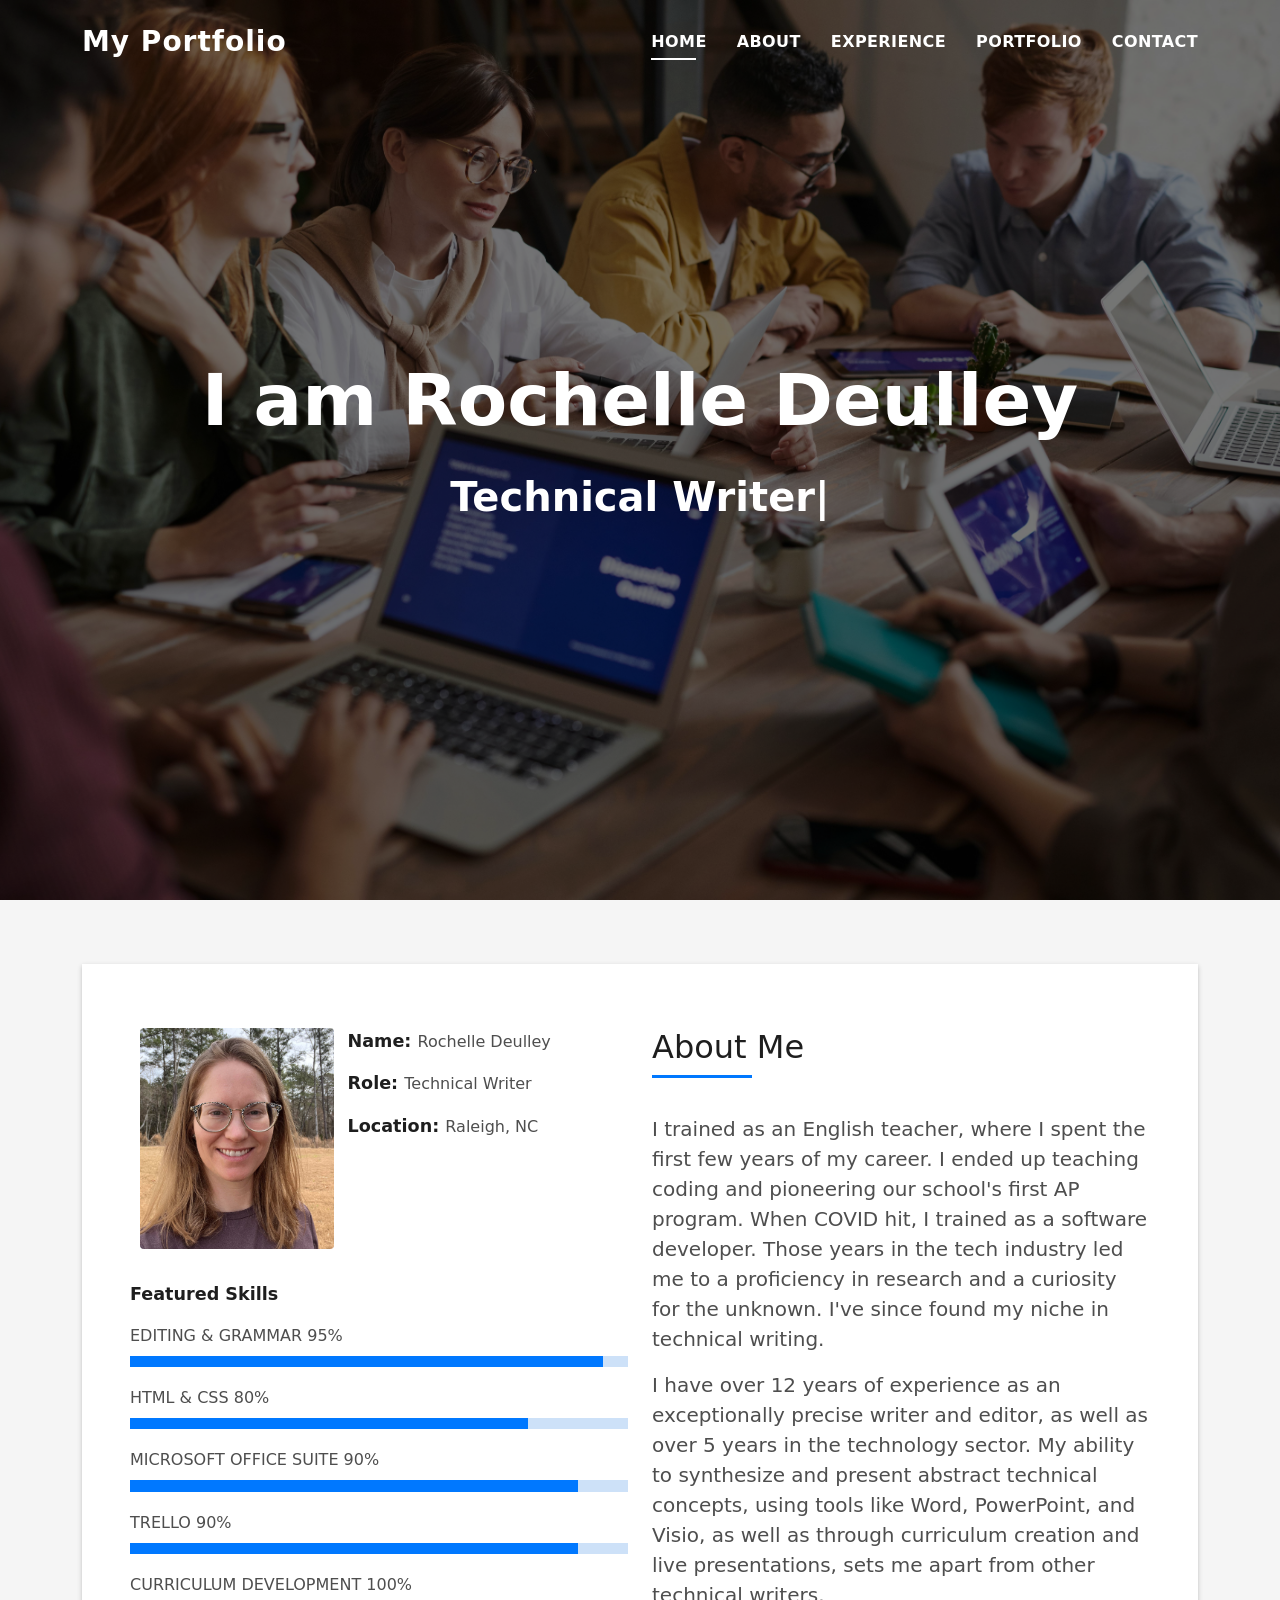
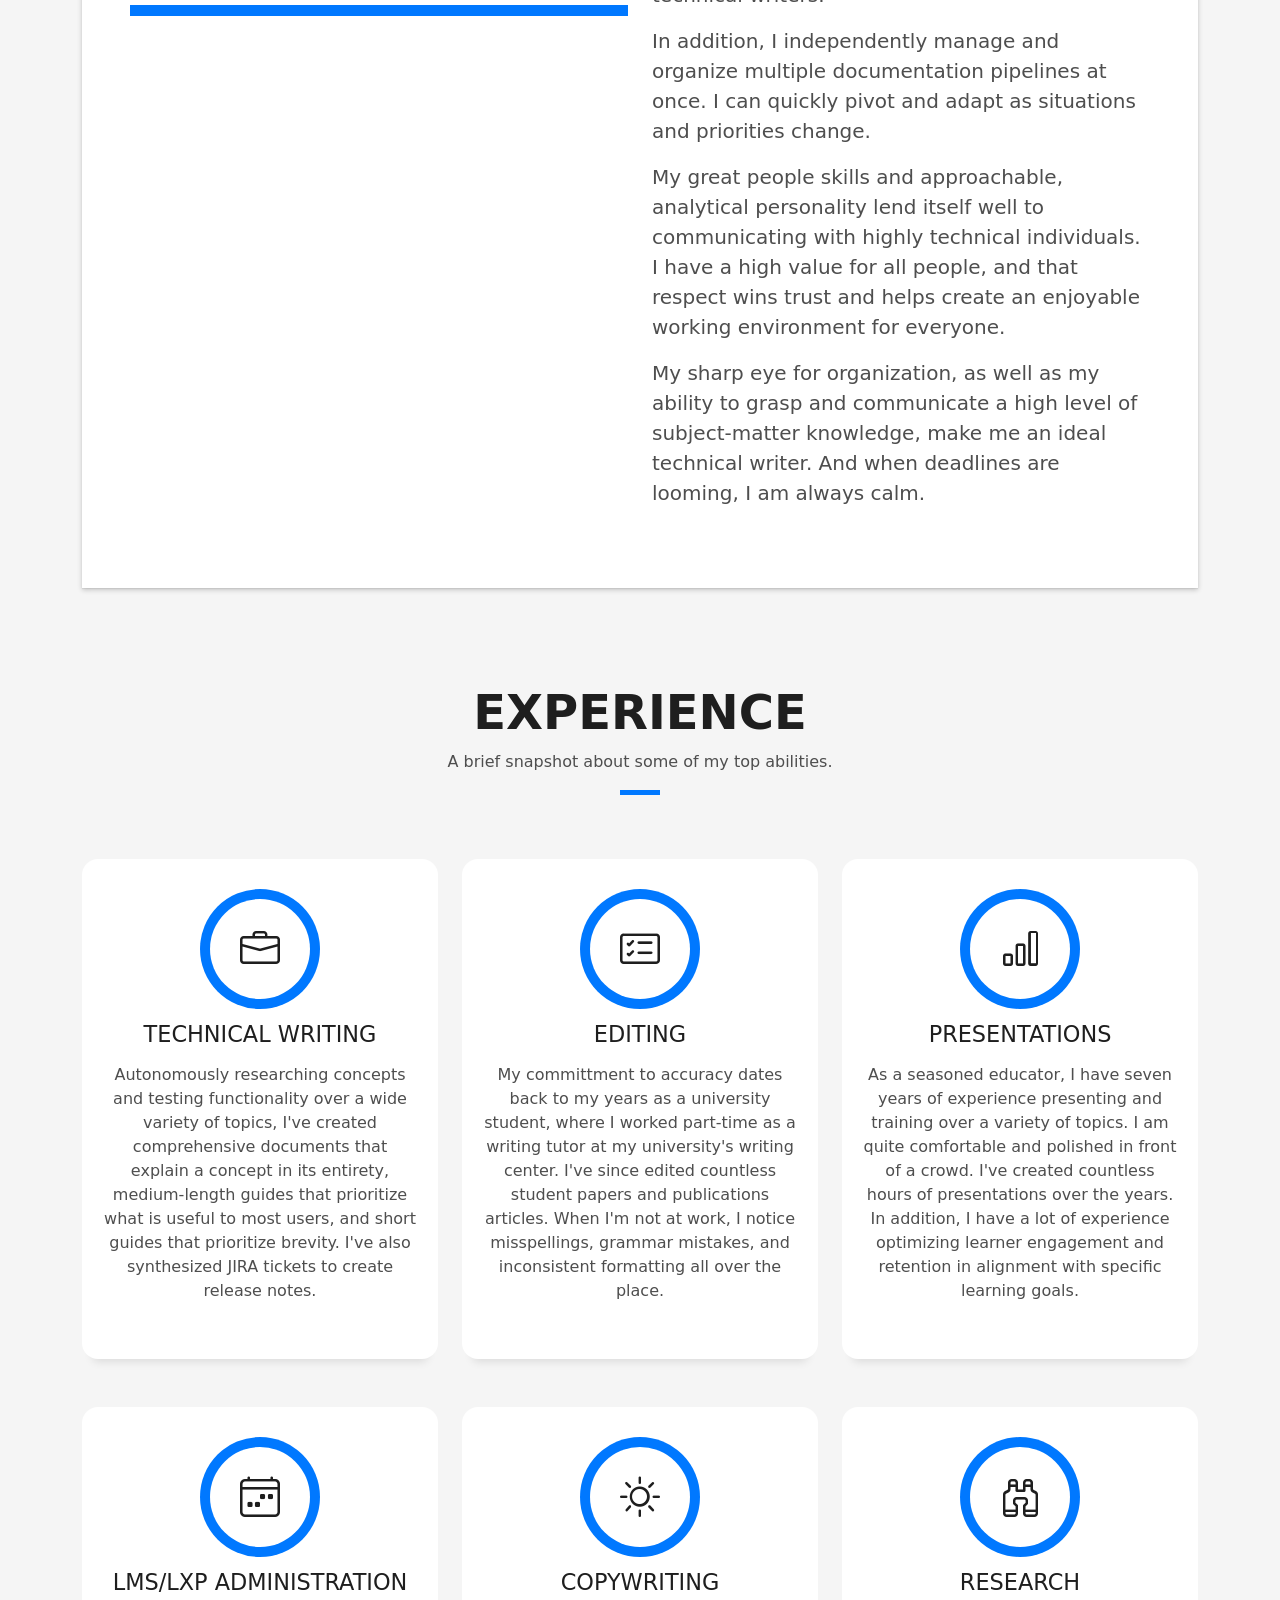
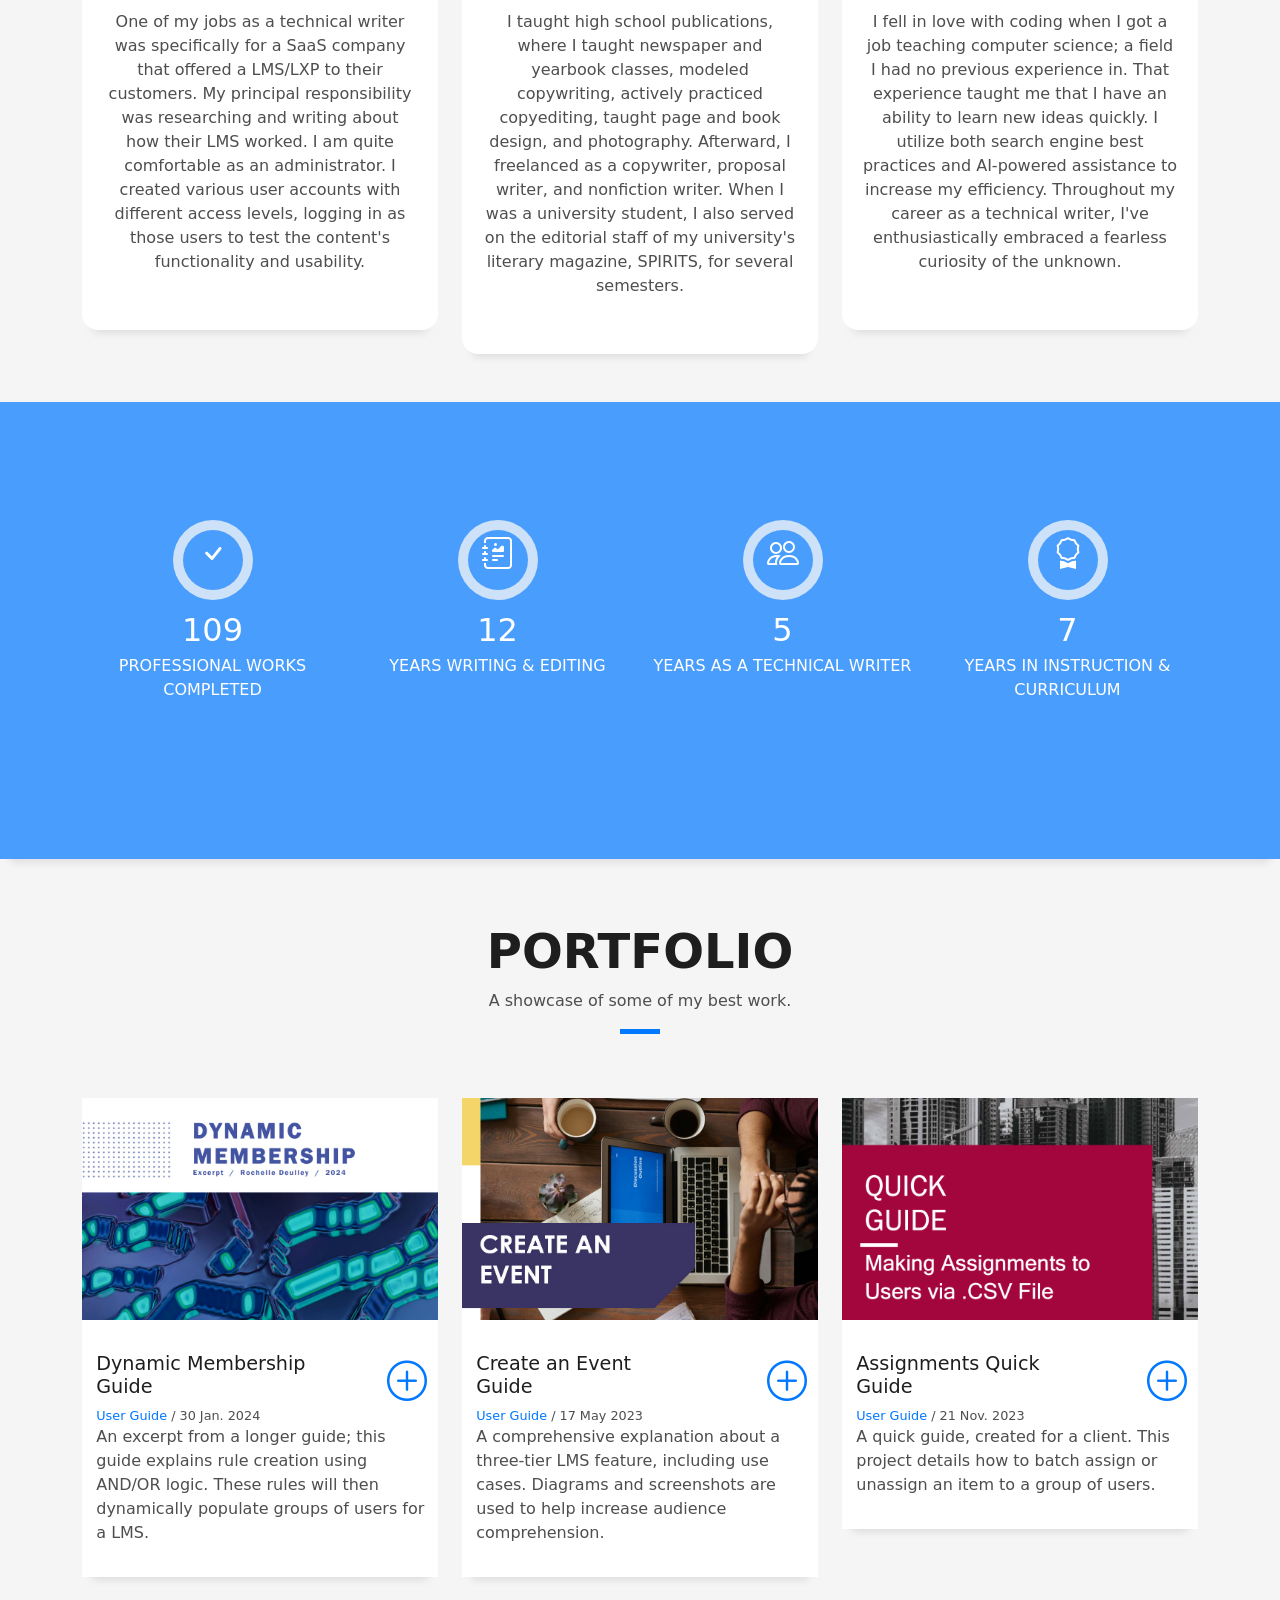
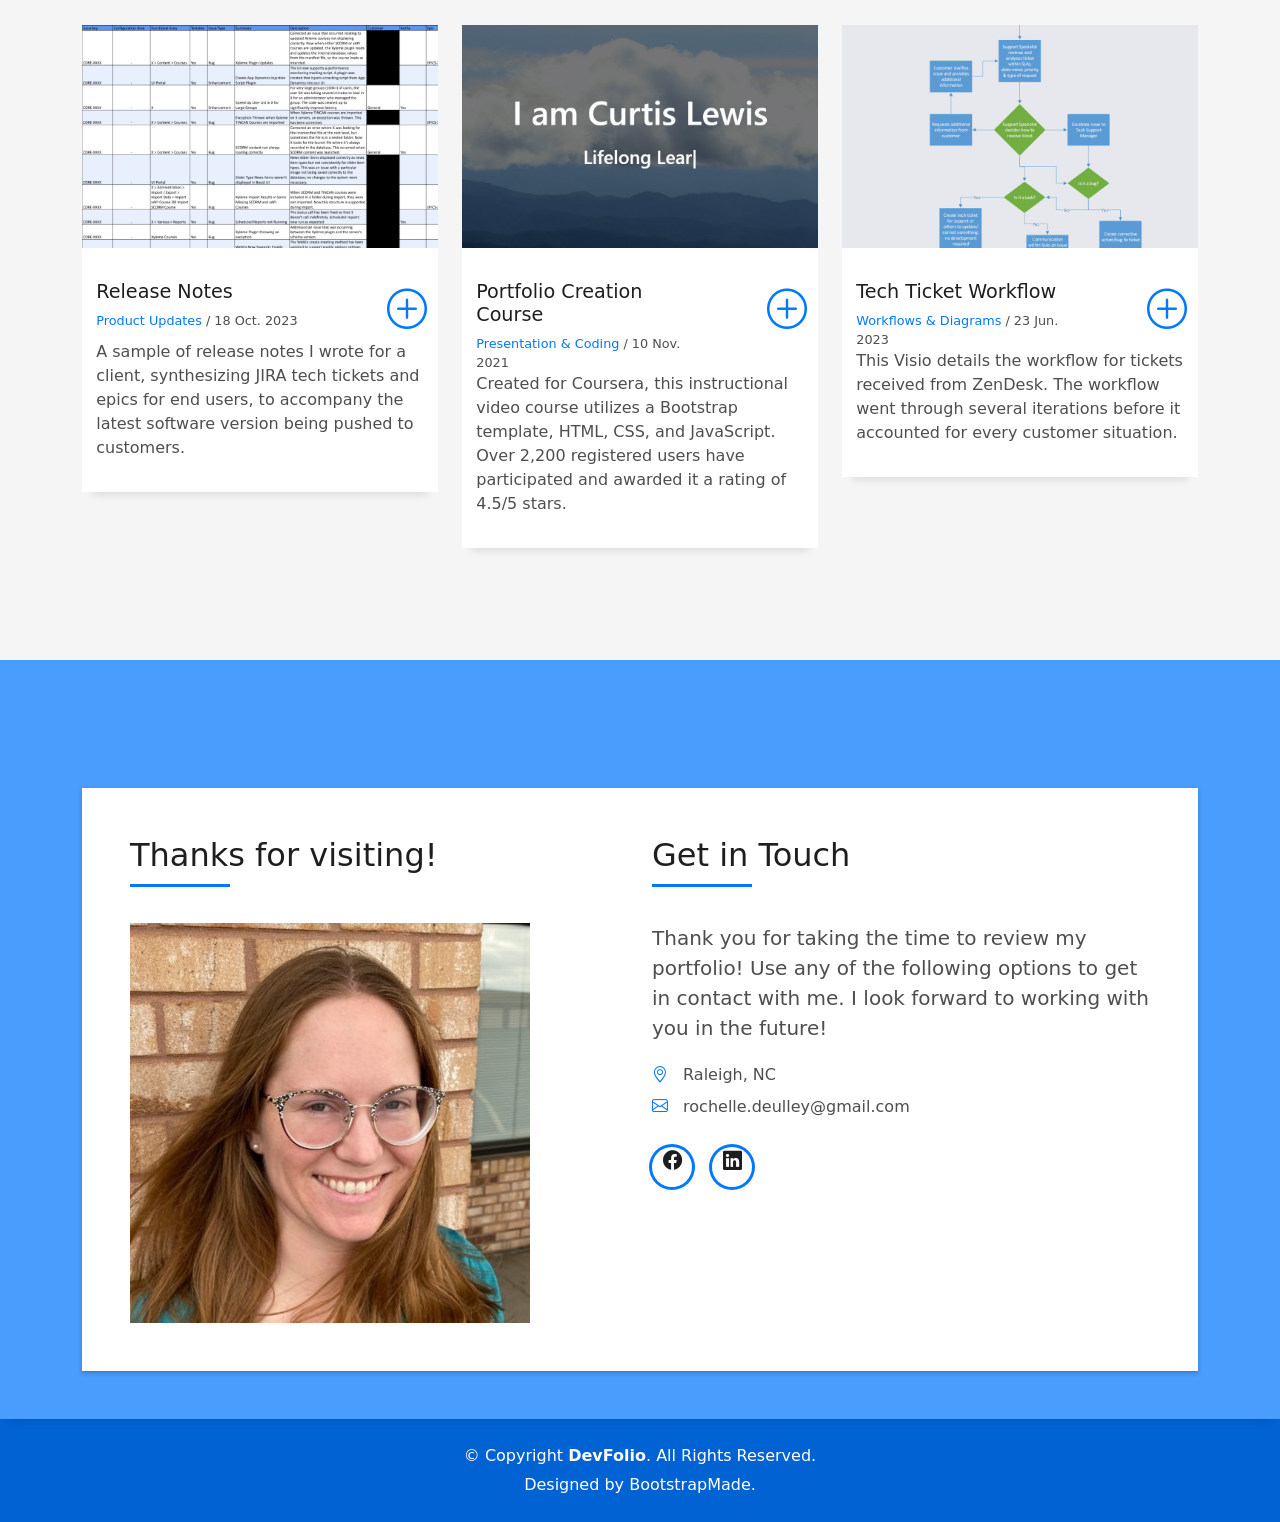
==== commit f03ec383: "Update some content, fix one misspelling" ====
--- a/index.html
+++ b/index.html
@@ -203,9 +203,11 @@
               <div class="service-content">
                 <h2 class="s-title">Technical Writing</h2>
                 <p class="s-description text-center">
-                  Autonomously researching specific skills, concepts, and functionality, to create and update technical documentation.
-                  I've created comprehensive documents that explain a concept in its entirety, medium-length guides that explain what 
-                  is useful for most users, and short, how-to guides that prioritize brevity, as well as writing release notes.
+                  Autonomously researching concepts and testing functionality over a wide variety of topics,
+                  I've created comprehensive documents that explain a concept in its entirety, medium-length guides that prioritize
+                   what 
+                  is useful to most users, and short guides that prioritize brevity. I've also synthesized JIRA tickets to 
+                  create release notes.
                 </p>
               </div>
             </div>
@@ -219,8 +221,8 @@
                 <h2 class="s-title">Editing</h2>
                 <p class="s-description text-center">
                   My committment to accuracy dates back to my years as a university student, where I worked part-time as a writing tutor 
-                  at the university's writing center. I also edited countless student papers and publications articles. When I'm not at work,
-                  I can't help but notice the misspellings, grammar mistakes, and inconsistent spacing that so often occurs out in the world.
+                  at my university's writing center. I've since edited countless student papers and publications articles. When I'm not at work,
+                  I notice misspellings, grammar mistakes, and inconsistent formatting all over the place.
                 </p>
               </div>
             </div>
@@ -267,10 +269,11 @@
               <div class="service-content">
                 <h2 class="s-title">Copywriting</h2>
                 <p class="s-description text-center">
-                  I taught high school publications, where I taught journalism, modeled copywriting, actively practiced copyediting, 
-                  taught page and book design, and photography. Afterward, I freelanced as a copywrighter, proposal writer, 
-                  and nonfiction writer. When I was attending university, I also served on the editorial staff of my university's literary 
-                  magazine, SPIRITS. 
+                  I taught high school publications, where I taught newspaper and yearbook classes, modeled copywriting, actively practiced 
+                  copyediting, 
+                  taught page and book design, and photography. Afterward, I freelanced as a copywriter, proposal writer, 
+                  and nonfiction writer. When I was a university student, I also served on the editorial staff of my university's literary 
+                  magazine, SPIRITS, for several semesters. 
                 </p>
               </div>
             </div>
@@ -617,10 +620,9 @@
                     </div>
                     <div class="more-info">
                       <p class="lead">
-                        Thank you for taking the time to get to know me and my work better! I hope you are well and experiencing
-                        success. I look forward to working with 
-                        you in the future. Please don't hesitate to contact me if I can be of
-                        service in any way; I always aim to respond within one business day. Thanks again!
+                        Thank you for taking the time to review my portfolio! Use any of the following options to get in contact 
+                        with me. I look forward to working with 
+                        you in the future!
                       </p>
                       <ul class="list-ico">
                         <li><span class="bi bi-geo-alt"></span> Raleigh, NC</li>
